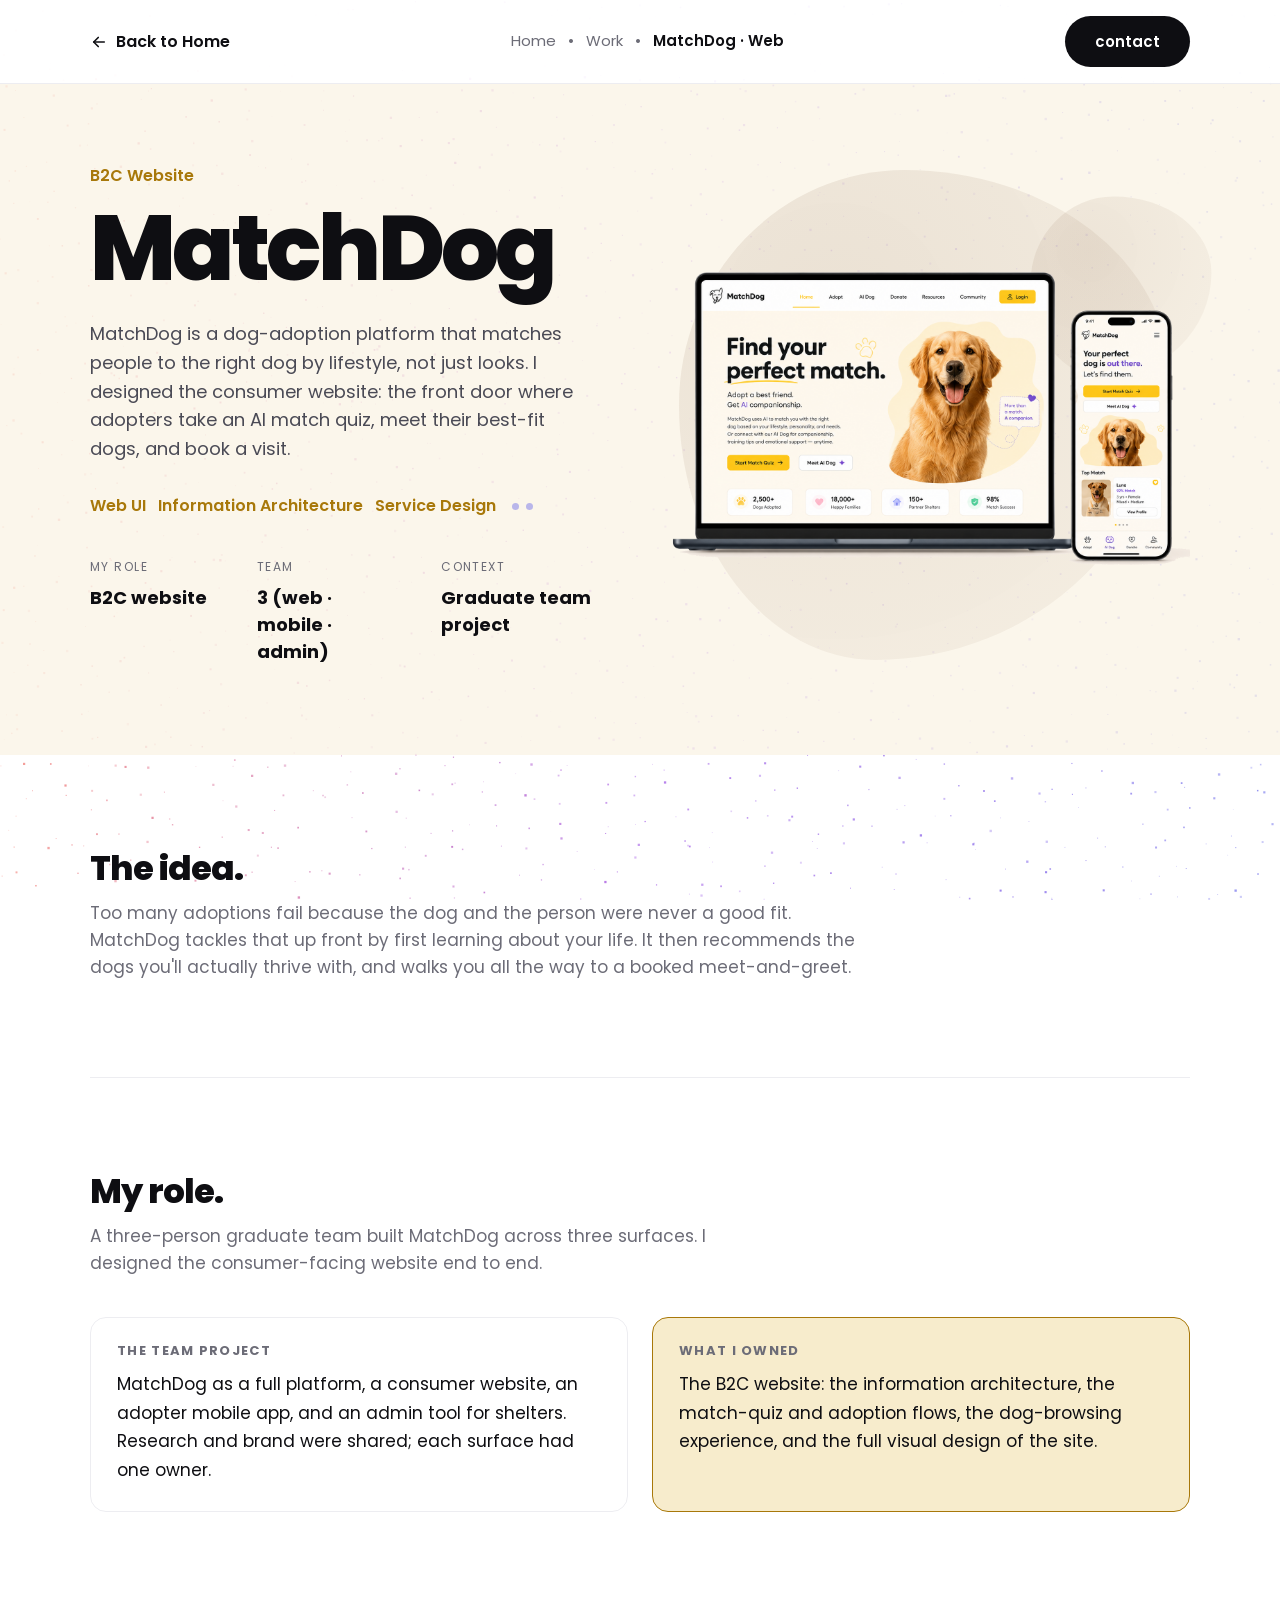
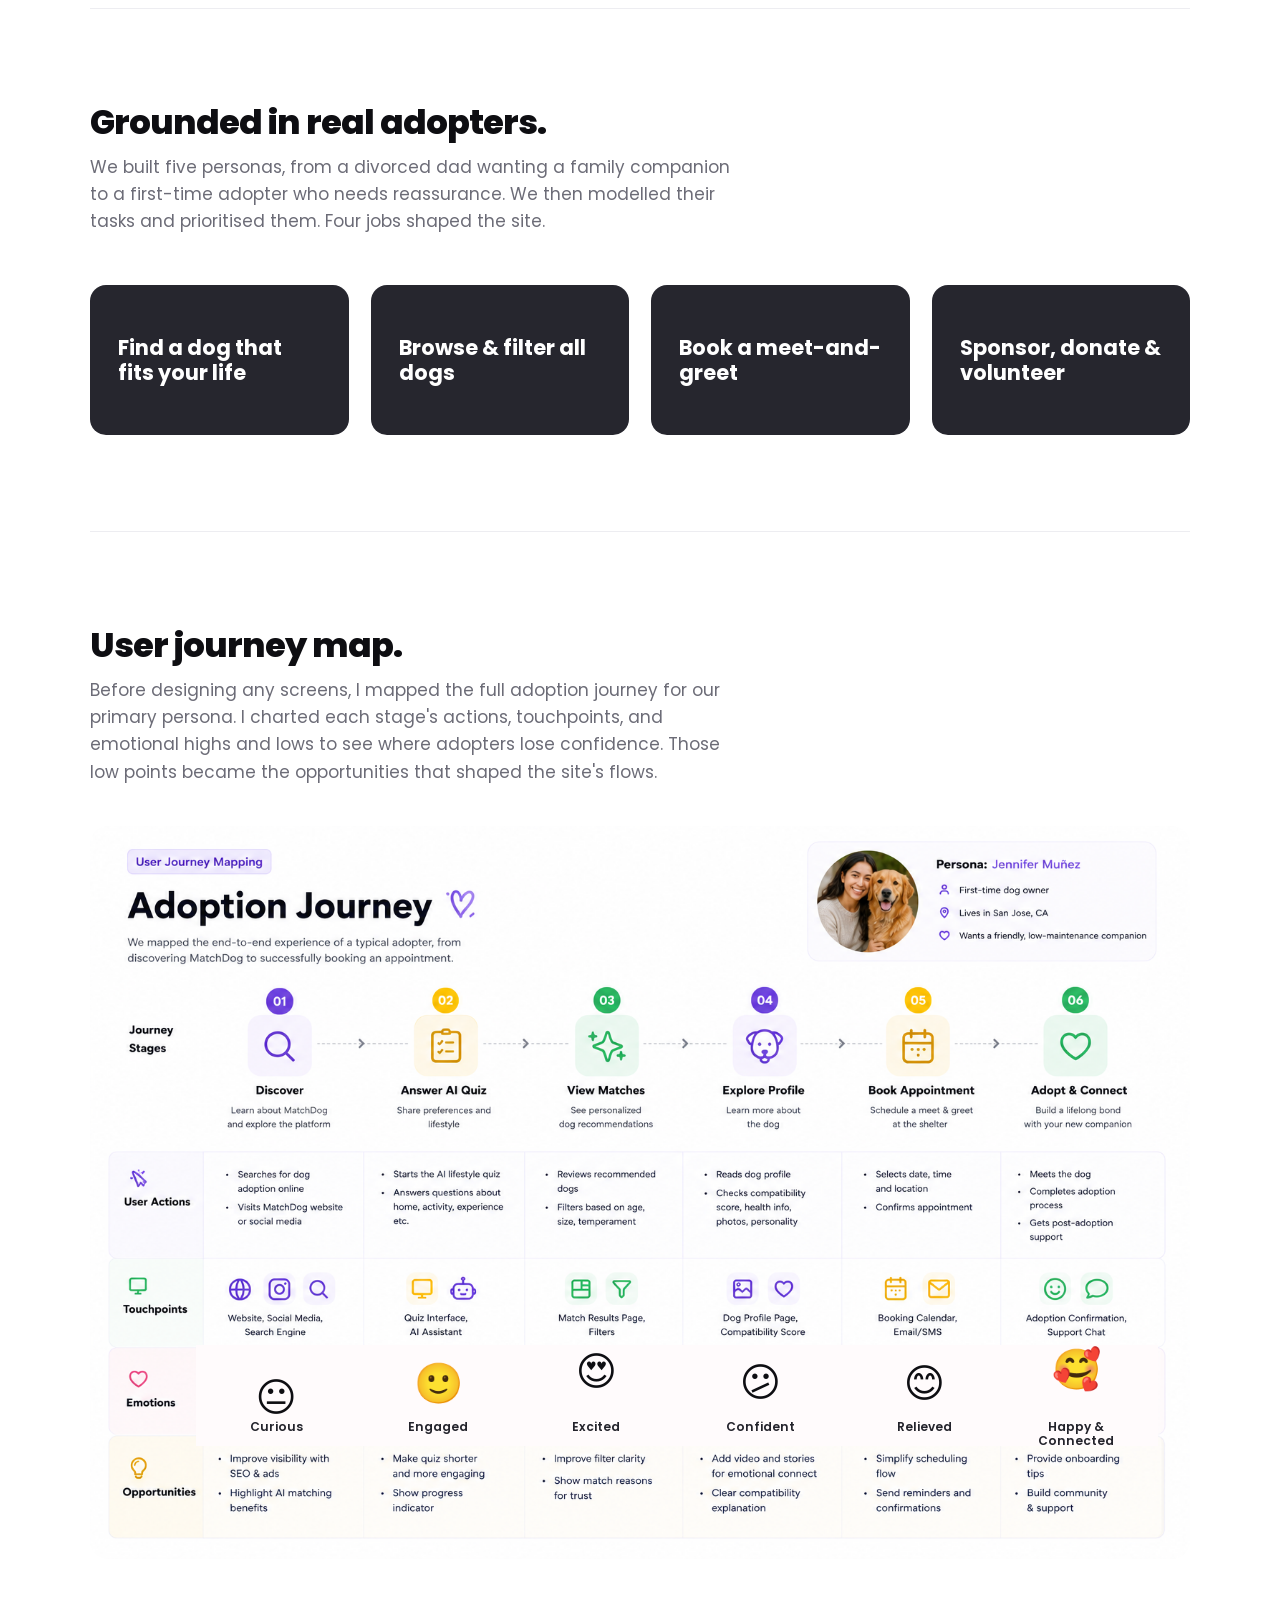
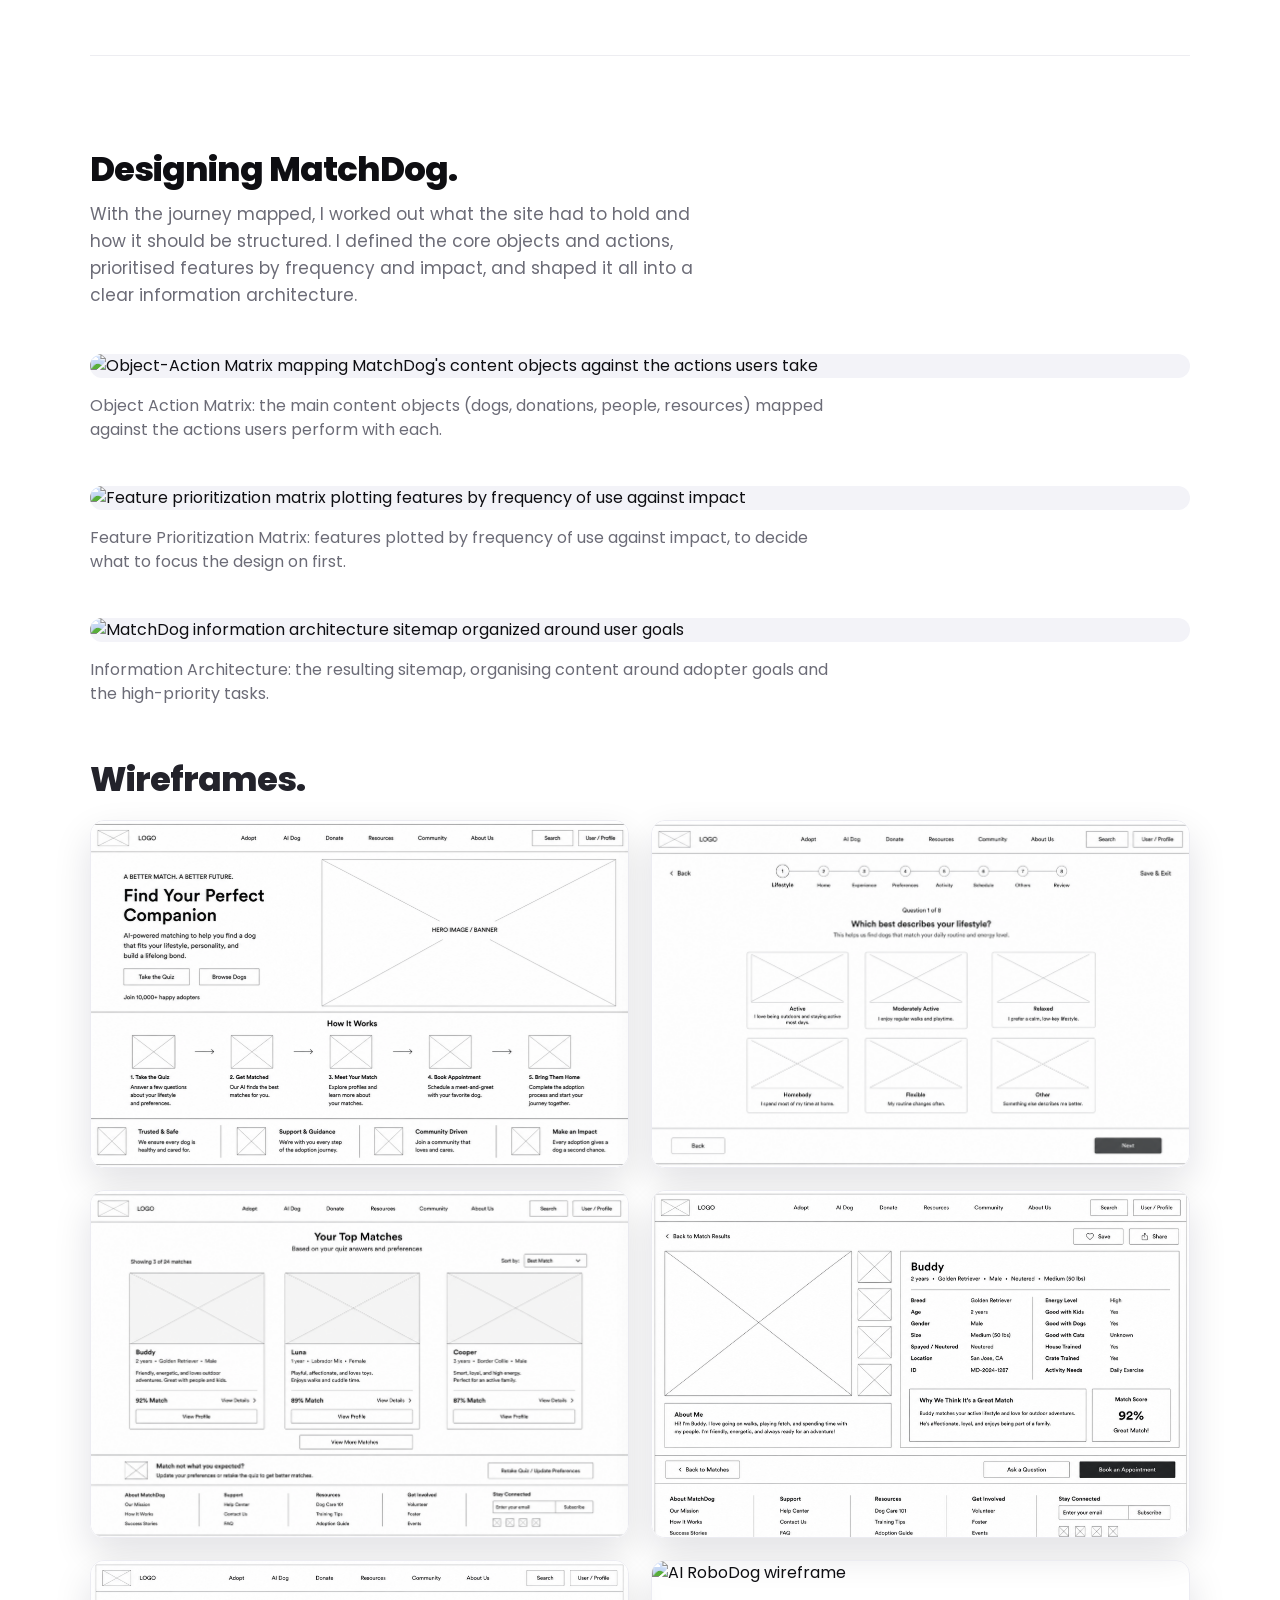
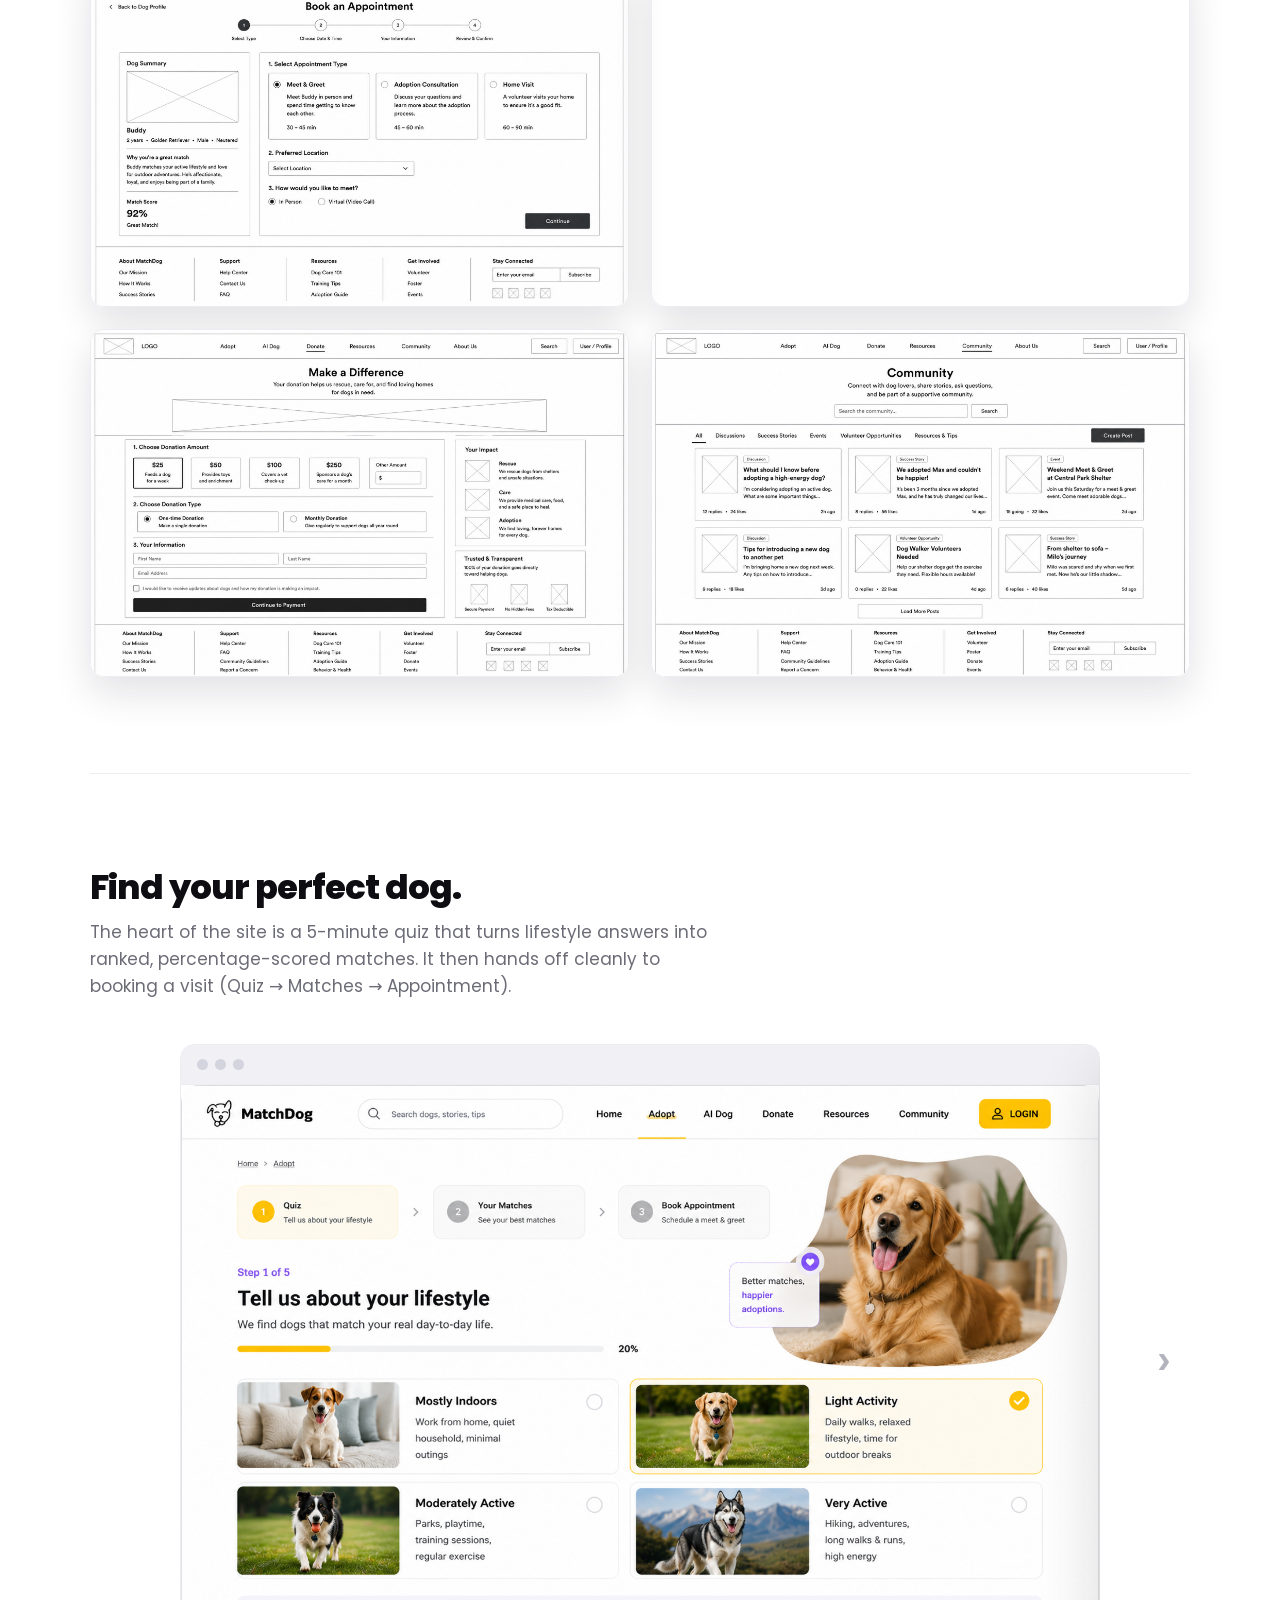
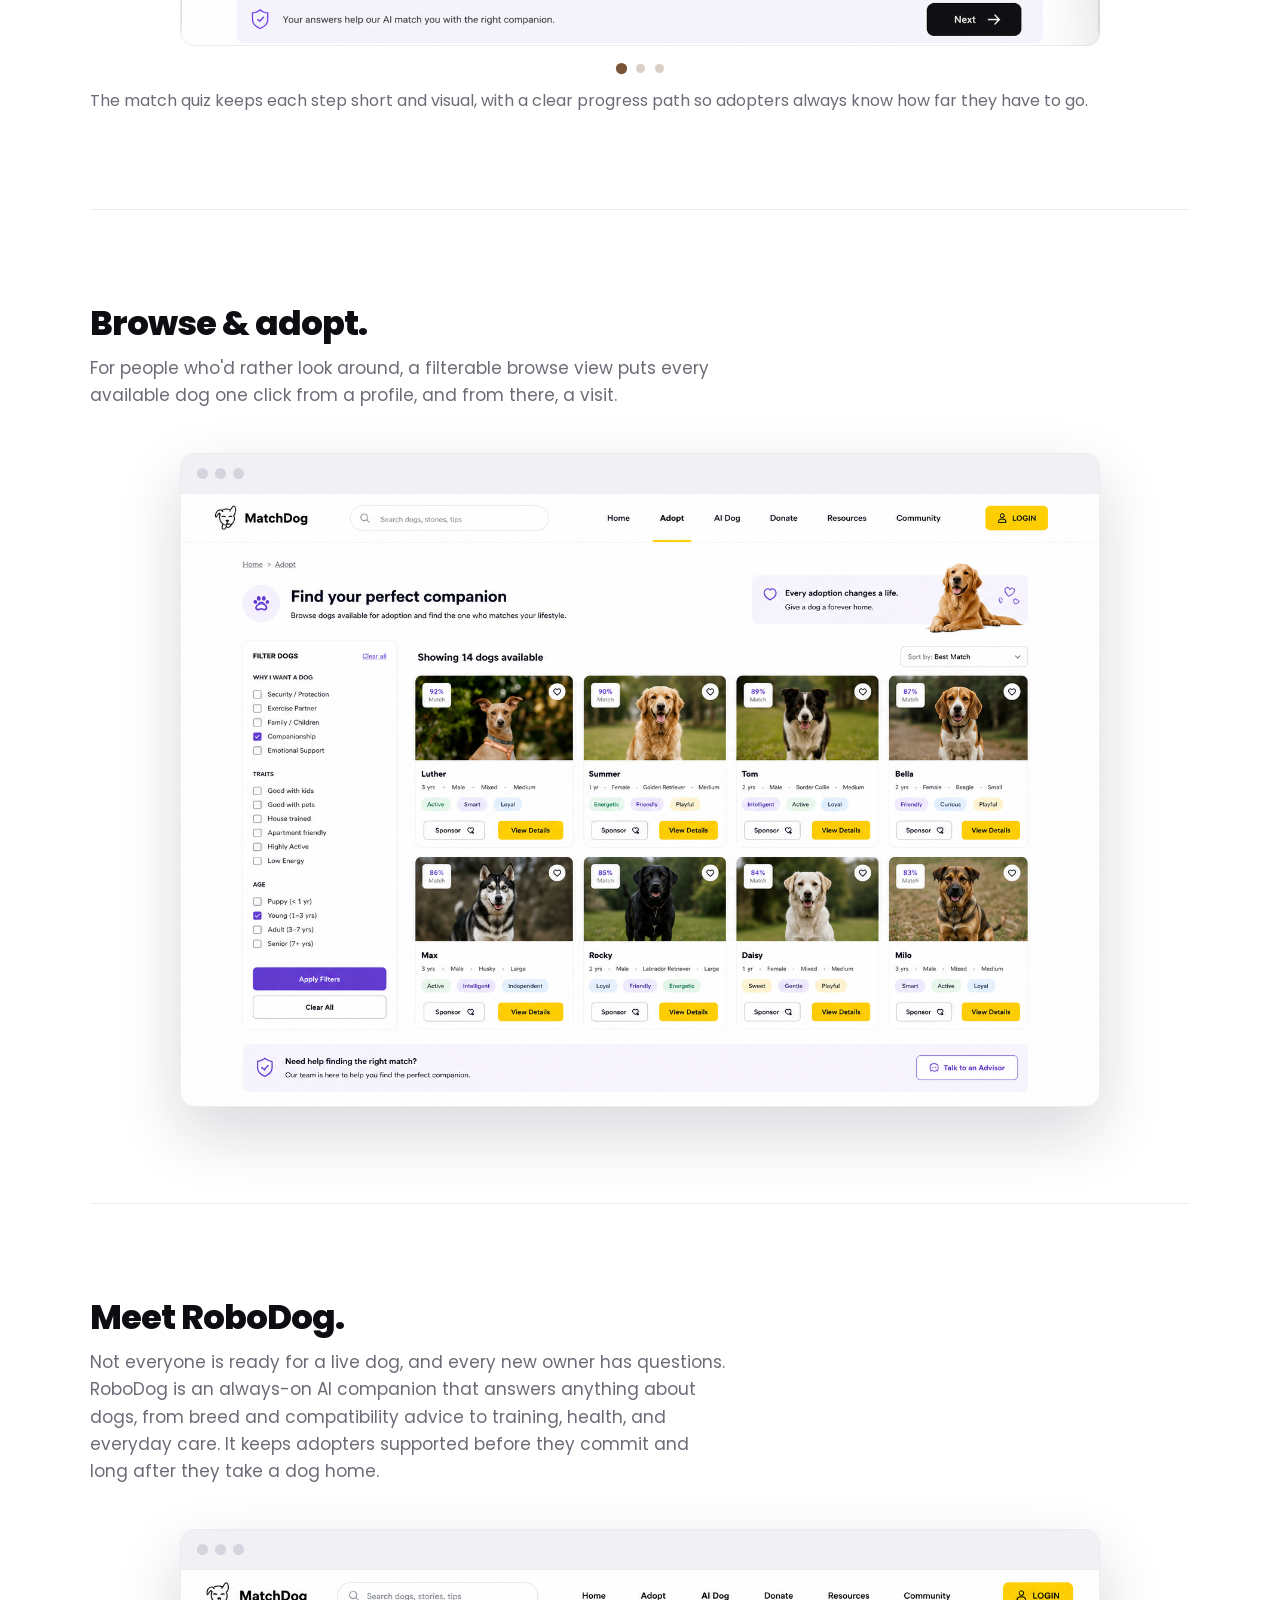
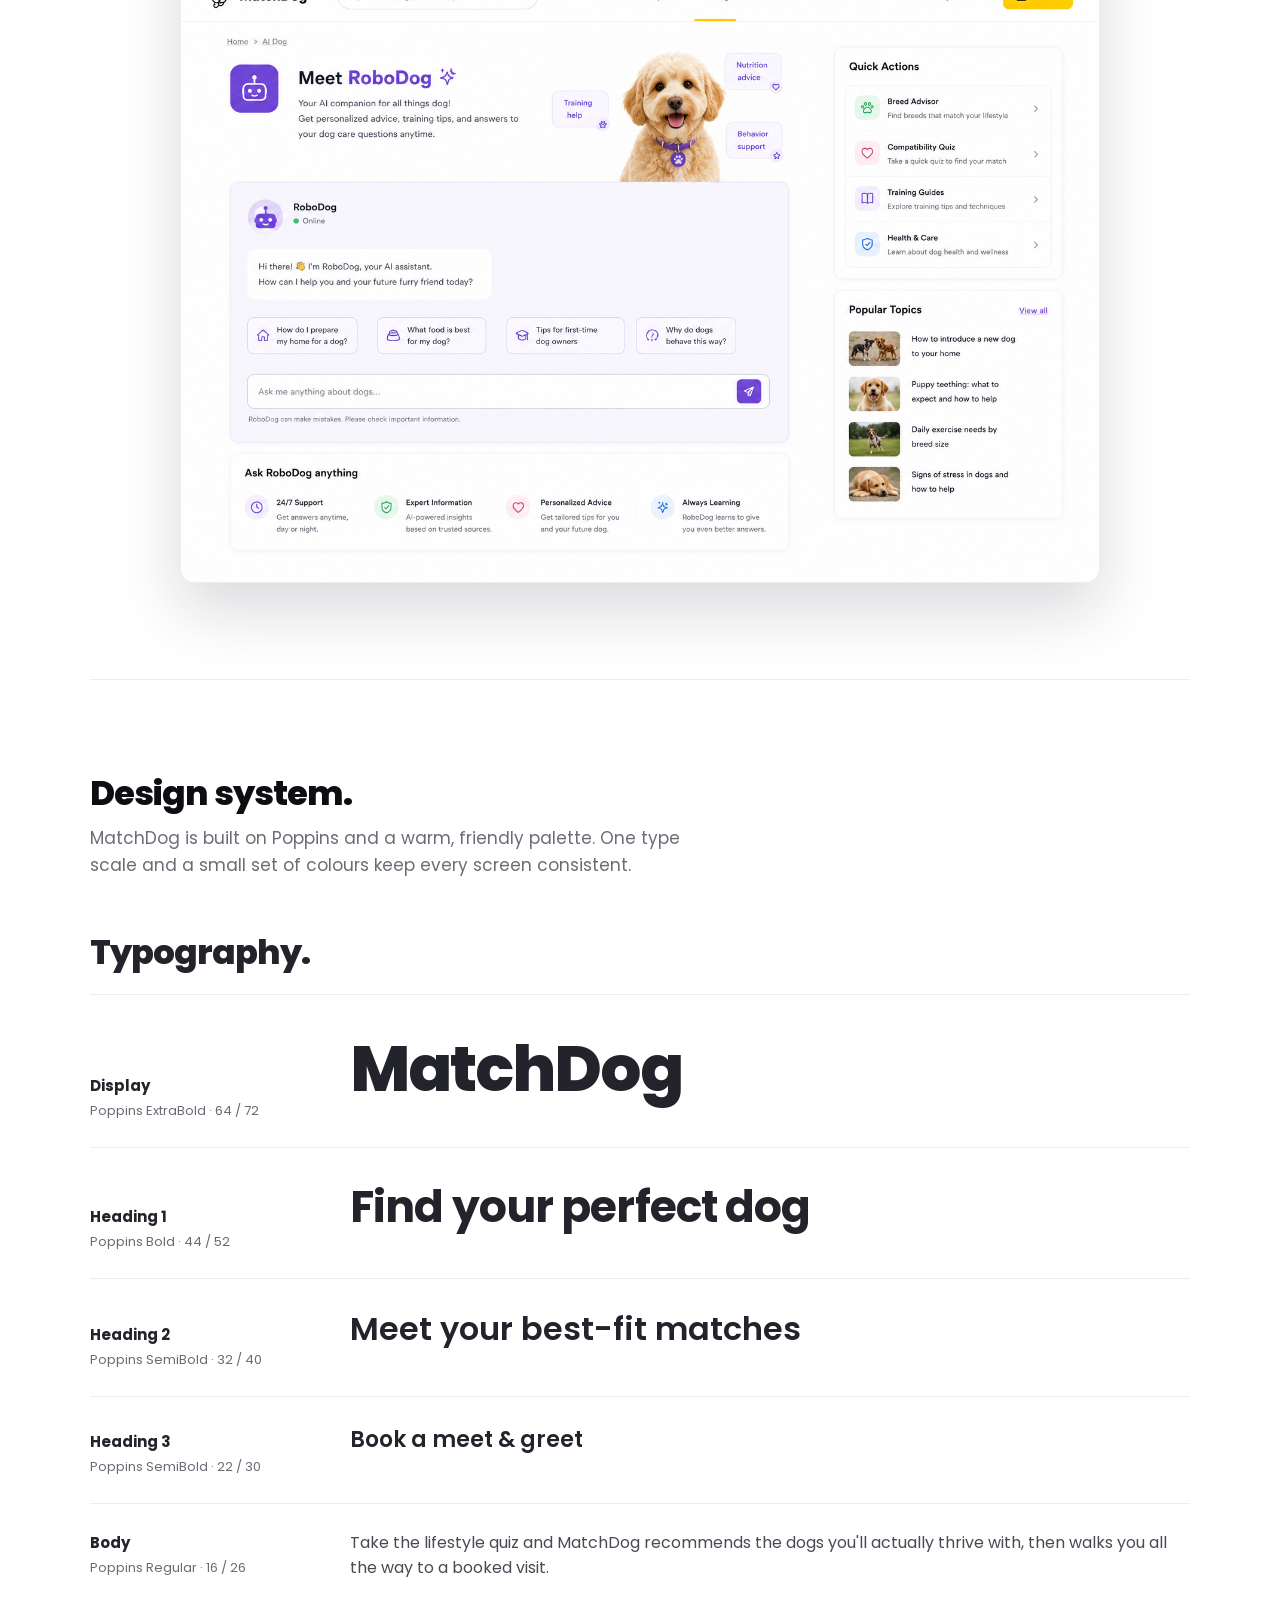
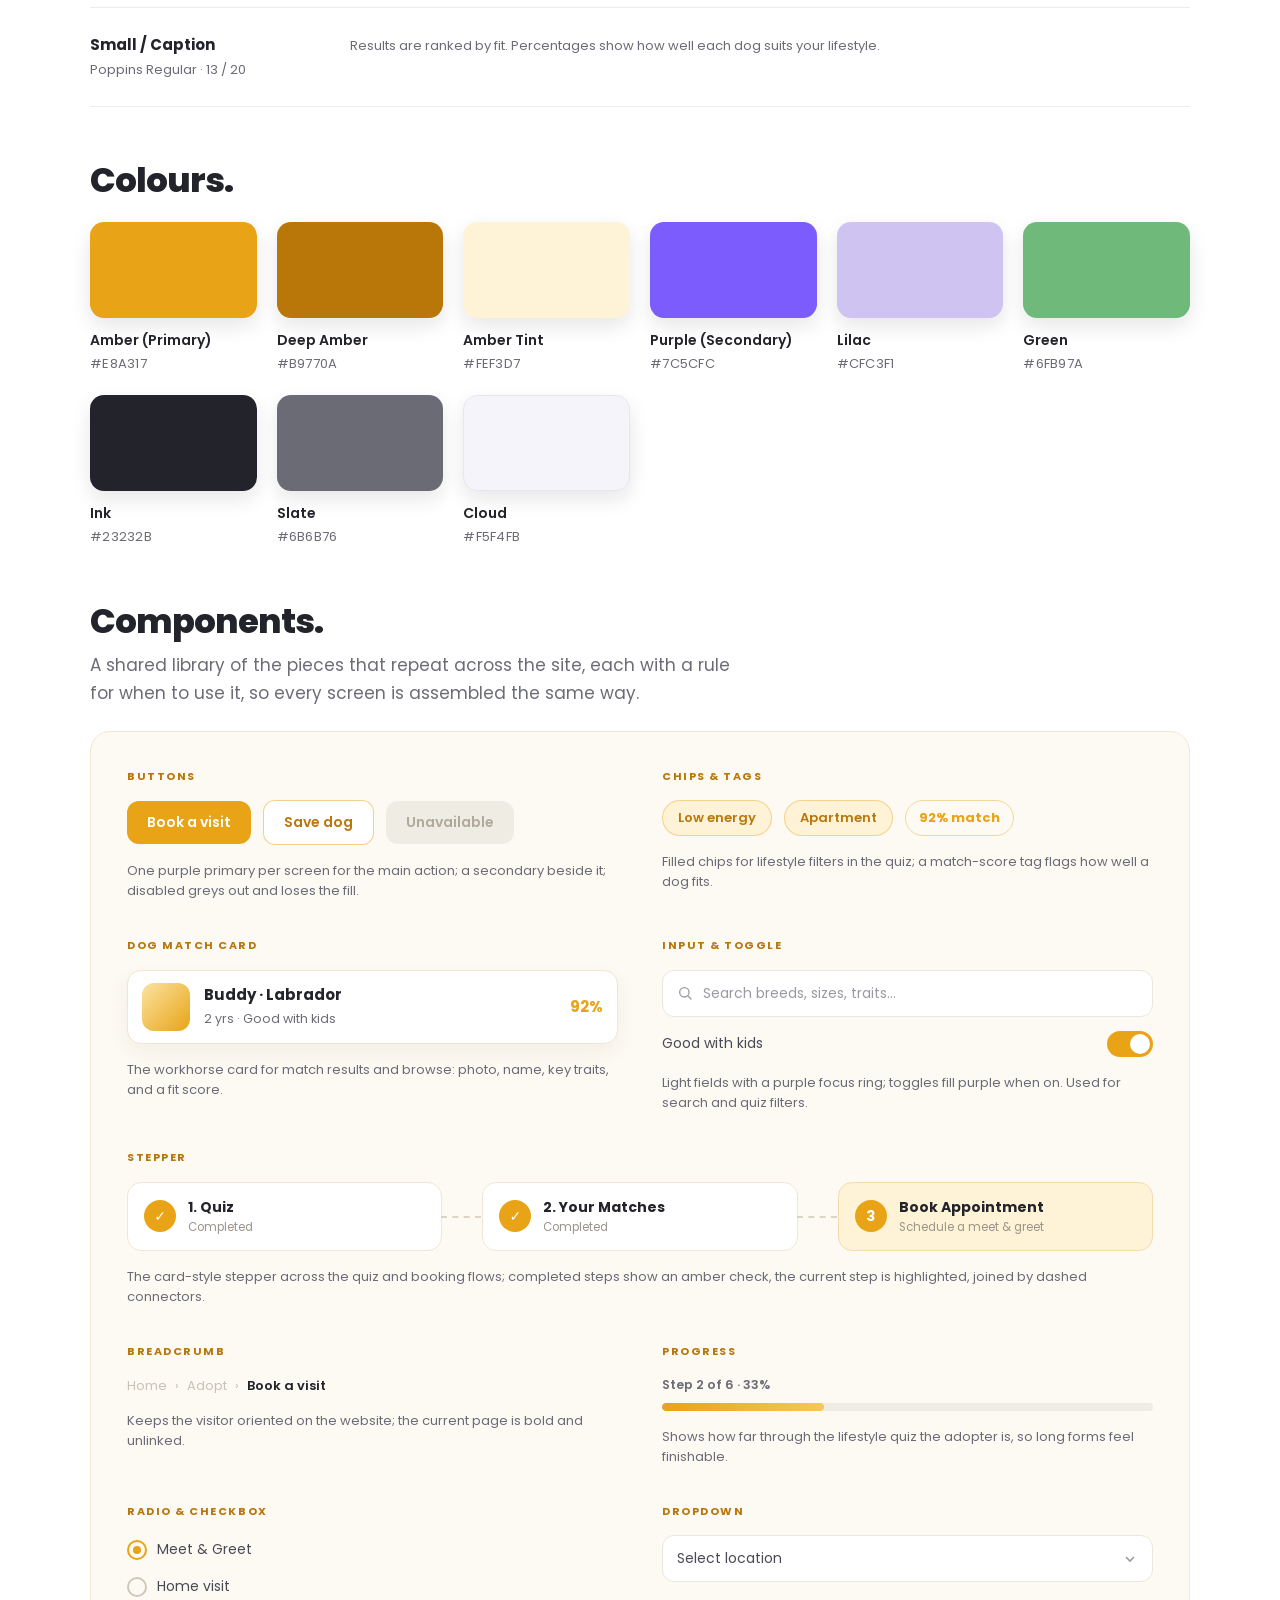
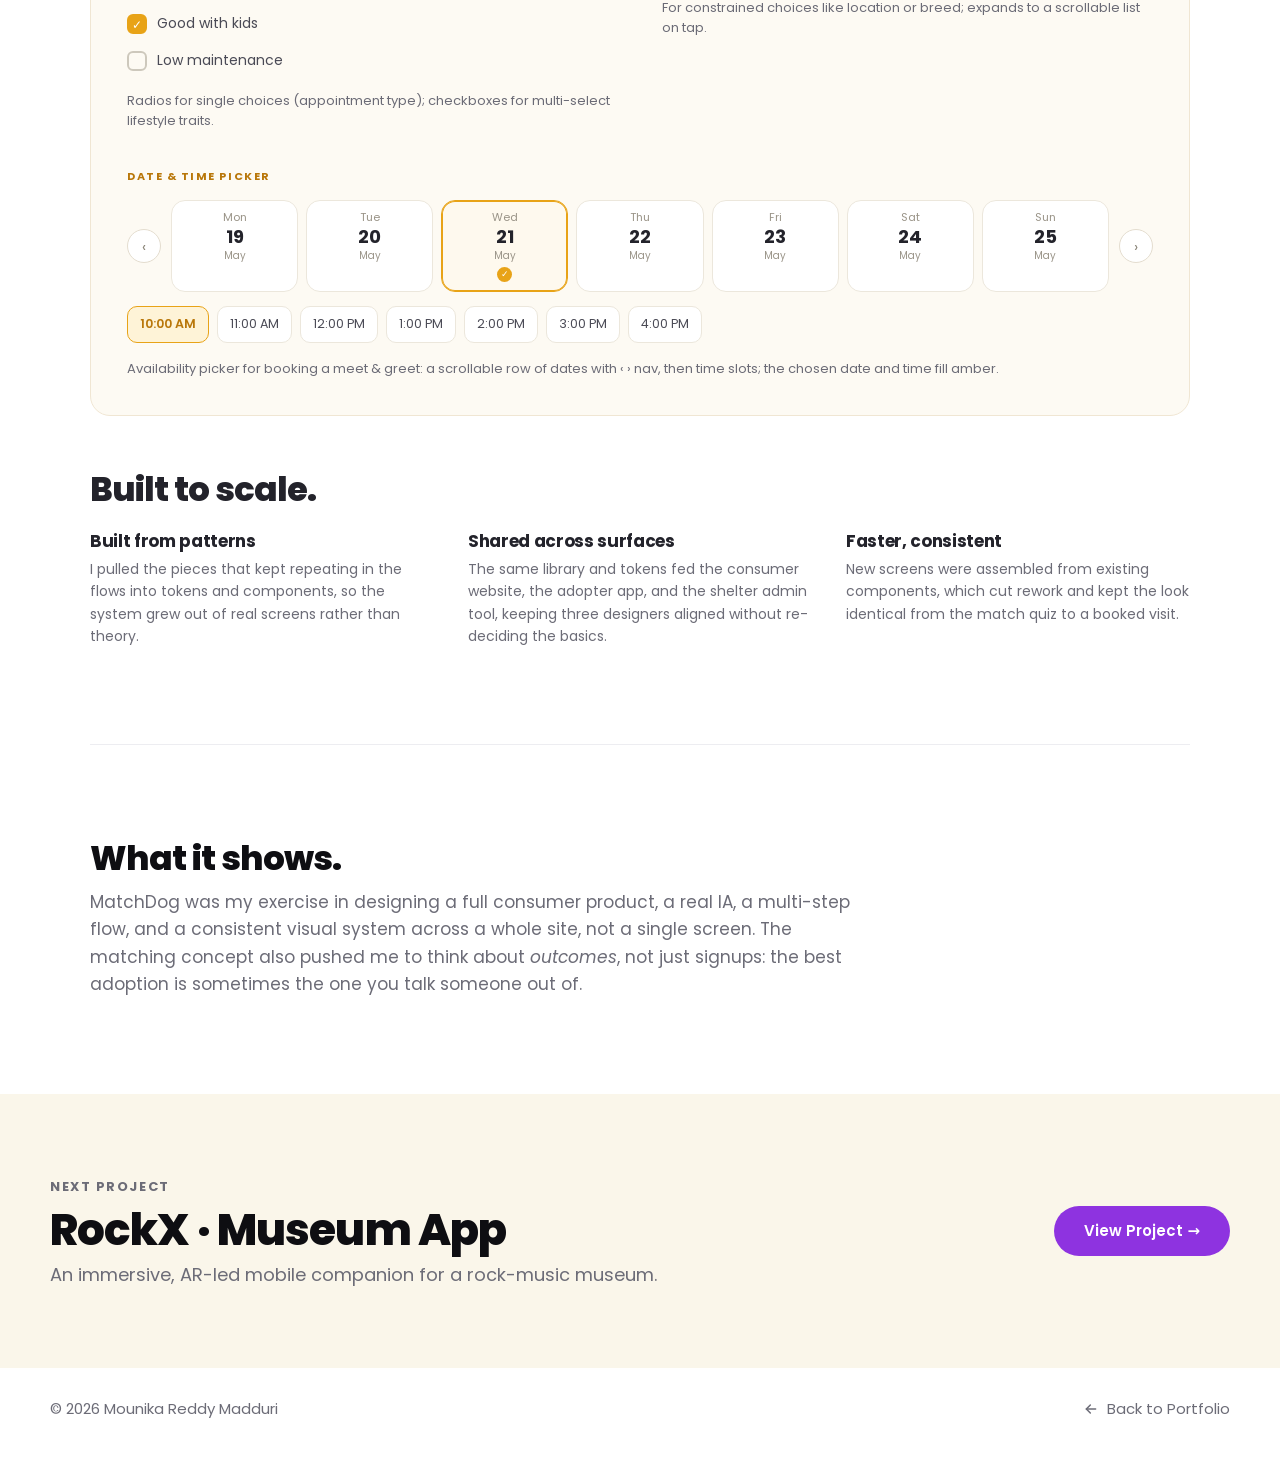
==== project1.html @ 58c9f7fb "Deploy portfolio site" ====
<!DOCTYPE html>
<html lang="en">

<head>
  <meta charset="UTF-8" />
  <meta name="viewport" content="width=device-width, initial-scale=1.0" />
  <title>MatchDog · Web · Mounika</title>
  <link rel="preconnect" href="https://fonts.googleapis.com" />
  <link rel="preconnect" href="https://fonts.gstatic.com" crossorigin />
  <link href="https://fonts.googleapis.com/css2?family=Poppins:wght@400;500;600;700;800&display=swap" rel="stylesheet" />
  <link href="https://fonts.googleapis.com/css2?family=Caveat:wght@500;600;700&display=swap" rel="stylesheet" />
  <link rel="stylesheet" href="styles.css" />
  <link rel="stylesheet" href="project.css?v=23" />
  <style>:root { --ind: #a8780a; --ind-soft: #f7eccc; --pc-lav: #faf6ea; } .pc-goal { background: #26262e; } .pc-hero-wrap { background: rgba(250, 244, 230, .8); }</style>
  <style>
    /* MatchDog design-system component library (light UI, amber accents — matches the product) */
    .ds-comp { background: #fdfaf3; border: 1px solid #f0e6d3; border-radius: 20px;
      padding: 36px; margin-top: 24px; display: grid; grid-template-columns: 1fr 1fr; gap: 36px 44px; }
    .ds-cgroup { min-width: 0; }
    .ds-clabel { display: block; font-size: 11px; letter-spacing: .14em; text-transform: uppercase; color: #B9770A; font-weight: 700; margin-bottom: 16px; }
    .ds-crow { display: flex; flex-wrap: wrap; align-items: center; gap: 12px; }
    .ds-cnote { margin-top: 16px; font-size: 13px; line-height: 1.55; color: #6b6b76; }
    .mdb { font-family: "Poppins", sans-serif; font-size: 14px; font-weight: 600; padding: 11px 20px; border-radius: 12px; border: none; cursor: pointer; }
    .mdb-primary { background: #E8A317; color: #fff; }
    .mdb-secondary { background: #fff; color: #B9770A; border: 1px solid rgba(232, 163, 23, .5); }
    .mdb-disabled { background: #efece4; color: #b0aa9c; cursor: not-allowed; }
    .mdchip-a { background: #FEF3D7; border: 1px solid rgba(232, 163, 23, .4); color: #B9770A; padding: 7px 15px; border-radius: 999px; font-size: 13px; font-weight: 600; }
    .mdchip-o { color: #E8A317; font-weight: 700; font-size: 13px; border: 1px solid rgba(232, 163, 23, .4); padding: 7px 13px; border-radius: 999px; }
    .mdcard { display: flex; align-items: center; gap: 14px; background: #fff; border: 1px solid #f0e6d3; border-radius: 14px; padding: 12px 14px; width: 100%; box-shadow: 0 8px 20px rgba(60, 45, 15, .06); }
    .mdcard-thumb { width: 48px; height: 48px; border-radius: 12px; background: linear-gradient(135deg, #FCE3A0, #E8A317); flex: none; }
    .mdcard > div { flex: 1; min-width: 0; }
    .mdcard b { display: block; color: #23232b; font-size: 15px; }
    .mdcard small { color: #6b6b76; font-size: 12.5px; }
    .mdcard-pct { color: #E8A317; font-weight: 700; font-size: 15px; }
    .mdinput { display: flex; align-items: center; gap: 10px; background: #fff; border: 1px solid #ece7dc; border-radius: 12px; padding: 12px 14px; color: #9a9aa4; font-size: 14px; }
    .mdinput svg { width: 16px; height: 16px; stroke: #9a9aa4; fill: none; stroke-width: 2; stroke-linecap: round; }
    .ds-toggle-row { display: flex; align-items: center; justify-content: space-between; color: #4a4a55; font-size: 14px; }
    .mdtoggle { width: 46px; height: 26px; border-radius: 999px; background: #E8A317; position: relative; flex: none; }
    .mdtoggle i { position: absolute; top: 3px; right: 3px; width: 20px; height: 20px; border-radius: 50%; background: #fff; }
    .ds-scale { display: grid; grid-template-columns: repeat(3, 1fr); gap: 34px; margin-top: 26px; }
    .ds-scale h4 { font-size: 17px; color: #23232b; font-weight: 700; margin: 0 0 8px; }
    .ds-scale p { font-size: 14px; line-height: 1.6; color: var(--muted); margin: 0; }
    @media (max-width: 760px) { .ds-comp { grid-template-columns: 1fr; } .ds-scale { grid-template-columns: 1fr; } }
    .ds-responsive { margin: 26px 0 0; text-align: center; }
    .ds-responsive img { width: 100%; max-width: 780px; display: block; margin: 0 auto; }

    /* breadcrumb */
    .mdcrumb { display: flex; align-items: center; gap: 8px; font-size: 13px; color: #6b6b76; }
    .mdcrumb b { color: #23232b; font-weight: 600; }
    .mdcrumb span { color: #c7c2b6; }
    /* stepper — card style with amber circles + checkmarks, dashed connectors (matches booking screen) */
    .mdstep { display: flex; list-style: none; margin: 0; padding: 0; width: 100%; align-items: stretch; }
    .mdstep li { flex: 1; display: flex; align-items: center; gap: 12px; background: #fff; border: 1px solid #f0e6d3; border-radius: 14px; padding: 14px 16px; font-size: 13px; color: #6b6b76; position: relative; }
    .mdstep li:not(:last-child) { margin-right: 40px; }
    .mdstep li:not(:last-child)::after { content: ""; position: absolute; right: -40px; top: 50%; width: 40px; border-top: 2px dashed #ddd4c3; }
    .mdstep li em { width: 32px; height: 32px; border-radius: 50%; display: grid; place-items: center; background: #E8A317; color: #fff; font-weight: 700; font-size: 14px; font-style: normal; flex: none; }
    .mdstep li b { display: block; color: #23232b; font-size: 14px; font-weight: 700; }
    .mdstep li small { display: block; font-size: 11.5px; color: #9a9488; margin-top: 1px; }
    .mdstep li.active { background: #FEF3D7; border-color: #f3dcae; }
    /* progress bar */
    .mdprog-label { font-size: 12.5px; color: #6b6b76; margin-bottom: 8px; font-weight: 600; }
    .mdprog { height: 8px; border-radius: 999px; background: #efece4; overflow: hidden; width: 100%; }
    .mdprog i { display: block; height: 100%; background: linear-gradient(90deg, #E8A317, #F5C859); border-radius: 999px; }
    /* radio & checkbox */
    .mdopt { display: flex; align-items: center; gap: 10px; font-size: 14px; color: #4a4a55; padding: 4px 0; }
    .mdradio { width: 20px; height: 20px; border-radius: 50%; border: 2px solid #cdc8bc; flex: none; position: relative; }
    .mdradio.on { border-color: #E8A317; }
    .mdradio.on::after { content: ""; position: absolute; inset: 4px; border-radius: 50%; background: #E8A317; }
    .mdcheck { width: 20px; height: 20px; border-radius: 6px; border: 2px solid #cdc8bc; flex: none; display: grid; place-items: center; color: #fff; font-size: 12px; }
    .mdcheck.on { background: #E8A317; border-color: #E8A317; }
    /* dropdown */
    .mdselect { display: flex; align-items: center; justify-content: space-between; background: #fff; border: 1px solid #ece7dc; border-radius: 12px; padding: 12px 14px; color: #4a4a55; font-size: 14px; width: 100%; }
    .mdselect svg { width: 16px; height: 16px; stroke: #9a9aa4; fill: none; stroke-width: 2.4; }
    /* date strip + time slots (availability picker, matches booking screen) */
    .mddate { display: flex; align-items: center; gap: 10px; width: 100%; }
    .mddate-nav { width: 34px; height: 34px; border-radius: 50%; border: 1px solid #e4ddcf; background: #fff; display: grid; place-items: center; color: #8a8578; flex: none; font-size: 15px; line-height: 1; }
    .mddate-list { display: flex; gap: 8px; flex: 1; overflow: hidden; }
    .mddate-chip { flex: 1; min-width: 0; text-align: center; border: 1px solid #ece7dc; border-radius: 14px; padding: 8px 2px 9px; background: #fff; }
    .mddate-chip .dow { font-size: 11px; color: #9a9488; display: block; }
    .mddate-chip .num { font-size: 18px; font-weight: 700; color: #23232b; display: block; line-height: 1.25; }
    .mddate-chip .mon { font-size: 10px; color: #9a9488; display: block; }
    .mddate-chip.sel { border-color: #E8A317; background: #FEF9EE; box-shadow: 0 0 0 1px #E8A317 inset; }
    .mddate-chip .chk { display: none; }
    .mddate-chip.sel .chk { display: block; width: 15px; height: 15px; margin: 4px auto 0; border-radius: 50%; background: #E8A317; color: #fff; font-size: 9px; line-height: 15px; }
    .mdtime { display: flex; flex-wrap: wrap; gap: 8px; width: 100%; }
    .mdtime span { border: 1px solid #ece7dc; border-radius: 10px; padding: 8px 12px; font-size: 12.5px; color: #4a4a55; background: #fff; }
    .mdtime span.sel { border-color: #E8A317; background: #FEF3D7; color: #B9770A; font-weight: 600; }
  </style>
  <script>try { if (localStorage.getItem("theme") === "dark") document.documentElement.classList.add("dark"); } catch (e) {}</script>
</head>

<body id="top">
  <canvas class="bg-dots" aria-hidden="true"></canvas>

  <!-- ===================== NAV ===================== -->
  <header class="pc-nav">
    <div class="pc-nav-inner">
      <a href="index.html#work" class="pc-back">
        <svg viewBox="0 0 24 24" width="18" height="18" fill="none" stroke="currentColor" stroke-width="2.2" stroke-linecap="round" stroke-linejoin="round"><line x1="19" y1="12" x2="5" y2="12" /><polyline points="11 6 5 12 11 18" /></svg>
        Back to Home
      </a>
      <nav class="pc-crumb"><a href="index.html#top">Home</a> <span>•</span> <a href="index.html#work">Work</a> <span>•</span> <b>MatchDog · Web</b></nav>
      <a href="#more" class="btn-pill btn-dark btn-swap"><span class="swap"><span>contact</span><span aria-hidden="true">contact</span></span></a>
    </div>
  </header>

  <!-- ===================== HERO ===================== -->
  <section class="pc-hero-wrap">
    <div class="pc pc-hero">
      <svg width="0" height="0" style="position:absolute" aria-hidden="true">
        <symbol id="pc-paw-shape" viewBox="0 0 100 100">
          <ellipse cx="50" cy="62" rx="22" ry="18"/>
          <ellipse cx="27" cy="40" rx="8"  ry="11"/>
          <ellipse cx="43" cy="30" rx="8"  ry="12"/>
          <ellipse cx="60" cy="30" rx="8"  ry="12"/>
          <ellipse cx="74" cy="41" rx="8"  ry="11"/>
        </symbol>
      </svg>

      <!-- Paw track: starts at the laptop's lower-left, runs underneath it, curves up to the top-right corner -->
      <div class="pc-paws" aria-hidden="true">
        <svg class="pc-paw" style="--i:0;  --x:46%; --y:88%; --r:20deg"><use href="#pc-paw-shape"/></svg>
        <svg class="pc-paw" style="--i:1;  --x:52%; --y:86%; --r:30deg"><use href="#pc-paw-shape"/></svg>
        <svg class="pc-paw" style="--i:2;  --x:58%; --y:83%; --r:22deg"><use href="#pc-paw-shape"/></svg>
        <svg class="pc-paw" style="--i:3;  --x:64%; --y:78%; --r:34deg"><use href="#pc-paw-shape"/></svg>
        <svg class="pc-paw" style="--i:4;  --x:69%; --y:71%; --r:26deg"><use href="#pc-paw-shape"/></svg>
        <svg class="pc-paw" style="--i:5;  --x:74%; --y:62%; --r:38deg"><use href="#pc-paw-shape"/></svg>
        <svg class="pc-paw" style="--i:6;  --x:79%; --y:52%; --r:28deg"><use href="#pc-paw-shape"/></svg>
        <svg class="pc-paw" style="--i:7;  --x:83%; --y:42%; --r:40deg"><use href="#pc-paw-shape"/></svg>
        <svg class="pc-paw" style="--i:8;  --x:87%; --y:31%; --r:30deg"><use href="#pc-paw-shape"/></svg>
        <svg class="pc-paw" style="--i:9;  --x:90%; --y:20%; --r:42deg"><use href="#pc-paw-shape"/></svg>
        <svg class="pc-paw" style="--i:10; --x:93%; --y:10%; --r:32deg"><use href="#pc-paw-shape"/></svg>
      </div>

      <div class="pc-hero-copy">
        <span class="pc-eyebrow2">B2C Website</span>
        <h1 class="pc-title">MatchDog</h1>
        <p class="pc-lead">MatchDog is a dog-adoption platform that matches people to the right dog by lifestyle, not just looks. I designed the consumer website: the front door where adopters take an AI match quiz, meet their best-fit dogs, and book a visit.</p>
        <div class="pc-chips">Web UI&nbsp;&nbsp; Information Architecture&nbsp;&nbsp; Service Design <span class="pc-dotsep"><i></i><i></i></span></div>
        <dl class="pc-meta">
          <div><dt>My Role</dt><dd>B2C website</dd></div>
          <div><dt>Team</dt><dd>3 (web · mobile · admin)</dd></div>
          <div><dt>Context</dt><dd>Graduate team project</dd></div>
        </dl>
      </div>
      <div class="pc-hero-media">
        <span class="pc-pebble" aria-hidden="true"></span>
        <span class="pc-pebble pc-pebble-sm" aria-hidden="true"></span>
        <img src="proj1-assets/hero.png" alt="MatchDog shown on laptop and phone" style="width:100%; display:block; position:relative; z-index:1" />
      </div>
    </div>
  </section>

  <main class="pc">
    <!-- ===================== THE IDEA ===================== -->
    <section class="pc-sec" style="border-top:none">
      <h2 class="pc-h2">The idea.</h2>
      <p class="pc-sub" style="max-width:780px;font-size:17px">Too many adoptions fail because the dog and the person were never a good fit. MatchDog tackles that up front by first learning about your life. It then recommends the dogs you'll actually thrive with, and walks you all the way to a booked meet-and-greet.</p>
    </section>

    <!-- ===================== MY ROLE ===================== -->
    <section class="pc-sec">
      <h2 class="pc-h2">My role.</h2>
      <p class="pc-sub">A three-person graduate team built MatchDog across three surfaces. I designed the consumer-facing website end to end.</p>
      <div class="pc-role">
        <div class="pc-rolebox">
          <h4>The team project</h4>
          <p>MatchDog as a full platform, a consumer website, an adopter mobile app, and an admin tool for shelters. Research and brand were shared; each surface had one owner.</p>
        </div>
        <div class="pc-rolebox mine">
          <h4>What I owned</h4>
          <p>The B2C website: the information architecture, the match-quiz and adoption flows, the dog-browsing experience, and the full visual design of the site.</p>
        </div>
      </div>
    </section>

    <!-- ===================== PROCESS ===================== -->
    <section class="pc-sec">
      <h2 class="pc-h2">Grounded in real adopters.</h2>
      <p class="pc-sub">We built five personas, from a divorced dad wanting a family companion to a first-time adopter who needs reassurance. We then modelled their tasks and prioritised them. Four jobs shaped the site.</p>
      <div class="pc-goals">
        <div class="pc-goal">Find a dog that fits your life</div>
        <div class="pc-goal">Browse &amp; filter all dogs</div>
        <div class="pc-goal">Book a meet-and-greet</div>
        <div class="pc-goal">Sponsor, donate &amp; volunteer</div>
      </div>
    </section>

    <!-- ===================== USER JOURNEY MAP ===================== -->
    <section class="pc-sec">
      <h2 class="pc-h2">User journey map.</h2>
      <p class="pc-sub">Before designing any screens, I mapped the full adoption journey for our primary persona. I charted each stage's actions, touchpoints, and emotional highs and lows to see where adopters lose confidence. Those low points became the opportunities that shaped the site's flows.</p>
      <figure class="pc-fig jmemo" data-ujm>
        <img src="proj1-assets/user-journey-map.png" alt="Adoption journey map across six stages with user actions, touchpoints, an emotional curve, and opportunities" />
        <span class="jm-cover" aria-hidden="true"></span>
        <span class="jm-trigger" aria-hidden="true"></span>
        <svg class="jm-emoline" viewBox="0 0 1536 1024" preserveAspectRatio="none" aria-hidden="true">
          <path pathLength="1" d="M 260 799 C 350 792, 400 779, 486 779 S 630 763, 707 763 S 855 778, 936 778 S 1085 779, 1165 779 S 1300 759, 1377 759" />
        </svg>
        <span class="jm-emo" style="--x:16.93%; --y:78.03%; --i:0" aria-hidden="true">😐</span>
        <span class="jm-emo" style="--x:31.64%; --y:76.07%; --i:1" aria-hidden="true">🙂</span>
        <span class="jm-emo" style="--x:46.03%; --y:74.51%; --i:2" aria-hidden="true">😍</span>
        <span class="jm-emo" style="--x:60.94%; --y:75.98%; --i:3" aria-hidden="true">😕</span>
        <span class="jm-emo" style="--x:75.85%; --y:76.07%; --i:4" aria-hidden="true">😊</span>
        <span class="jm-emo" style="--x:89.65%; --y:74.12%; --i:5" aria-hidden="true">🥰</span>
        <span class="jm-lab" style="--x:16.93%">Curious</span>
        <span class="jm-lab" style="--x:31.64%">Engaged</span>
        <span class="jm-lab" style="--x:46.03%">Excited</span>
        <span class="jm-lab" style="--x:60.94%">Confident</span>
        <span class="jm-lab" style="--x:75.85%">Relieved</span>
        <span class="jm-lab" style="--x:89.65%">Happy &amp;<br>Connected</span>
      </figure>
    </section>

    <!-- ===================== DESIGNING MATCHDOG ===================== -->
    <section class="pc-sec">
      <h2 class="pc-h2">Designing MatchDog.</h2>
      <p class="pc-sub">With the journey mapped, I worked out what the site had to hold and how it should be structured. I defined the core objects and actions, prioritised features by frequency and impact, and shaped it all into a clear information architecture.</p>
      <figure class="pc-fig">
        <img src="proj1-assets/object-action-matrix.png" alt="Object-Action Matrix mapping MatchDog's content objects against the actions users take" />
        <figcaption>Object Action Matrix: the main content objects (dogs, donations, people, resources) mapped against the actions users perform with each.</figcaption>
      </figure>
      <figure class="pc-fig">
        <img src="proj1-assets/prioritization-matrix.png" alt="Feature prioritization matrix plotting features by frequency of use against impact" />
        <figcaption>Feature Prioritization Matrix: features plotted by frequency of use against impact, to decide what to focus the design on first.</figcaption>
      </figure>
      <figure class="pc-fig">
        <img src="proj1-assets/ia.png" alt="MatchDog information architecture sitemap organized around user goals" />
        <figcaption>Information Architecture: the resulting sitemap, organising content around adopter goals and the high-priority tasks.</figcaption>
      </figure>

      <h3 class="pc-h3">Wireframes.</h3>
      <div class="wf-gallery">
        <img src="proj1-assets/wf-homepage.png" alt="MatchDog homepage wireframe" />
        <img src="proj1-assets/wf-ai-match-quiz.png" alt="AI match quiz wireframe" />
        <img src="proj1-assets/wf-match-result.png" alt="Match results wireframe" />
        <img src="proj1-assets/wf-dog-profile.png" alt="Dog profile wireframe" />
        <img src="proj1-assets/wf-book-appointment.png" alt="Book appointment wireframe" />
        <img src="proj1-assets/wf-ai-robodog.png" alt="AI RoboDog wireframe" />
        <img src="proj1-assets/wf-donation-page.png" alt="Donation page wireframe" />
        <img src="proj1-assets/wf-community-page.png" alt="Community page wireframe" />
      </div>
    </section>

    <!-- ===================== MATCH FLOW ===================== -->
    <section class="pc-sec">
      <h2 class="pc-h2">Find your perfect dog.</h2>
      <p class="pc-sub">The heart of the site is a 5-minute quiz that turns lifestyle answers into ranked, percentage-scored matches. It then hands off cleanly to booking a visit (Quiz → Matches → Appointment).</p>
      <figure class="pc-fig">
        <div class="pc-carousel" data-carousel>
          <button class="pc-car-arrow prev" type="button" aria-label="Previous screen">&#8249;</button>
          <div class="pc-car-viewport">
            <div class="pc-car-track">
              <div class="pc-car-slide"><div class="pc-browser"><div class="bar"><i></i><i></i><i></i></div><img src="proj1-assets/matchdog-quiz.png" alt="MatchDog lifestyle match quiz step" /></div></div>
              <div class="pc-car-slide"><div class="pc-browser"><div class="bar"><i></i><i></i><i></i></div><img src="proj1-assets/matchdog-quiz-2.png" alt="MatchDog match quiz follow-up step" /></div></div>
              <div class="pc-car-slide"><div class="pc-browser"><div class="bar"><i></i><i></i><i></i></div><img src="proj1-assets/matchdog-quiz-3.png" alt="MatchDog match quiz results step" /></div></div>
            </div>
          </div>
          <button class="pc-car-arrow next" type="button" aria-label="Next screen">&#8250;</button>
          <div class="pc-car-dots" aria-hidden="true"></div>
        </div>
        <figcaption style="max-width:none; white-space:nowrap">The match quiz keeps each step short and visual, with a clear progress path so adopters always know how far they have to go.</figcaption>
      </figure>
    </section>

    <!-- ===================== BROWSE ===================== -->
    <section class="pc-sec">
      <h2 class="pc-h2">Browse &amp; adopt.</h2>
      <p class="pc-sub">For people who'd rather look around, a filterable browse view puts every available dog one click from a profile, and from there, a visit.</p>
      <figure class="pc-fig">
        <div class="pc-browser sm"><div class="bar"><i></i><i></i><i></i></div><img src="proj1-assets/browse-and-adopt.png" alt="MatchDog dog browsing and filtering view" /></div>
      </figure>
    </section>

    <!-- ===================== AI ROBODOG ===================== -->
    <section class="pc-sec">
      <h2 class="pc-h2">Meet RoboDog.</h2>
      <p class="pc-sub">Not everyone is ready for a live dog, and every new owner has questions. RoboDog is an always-on AI companion that answers anything about dogs, from breed and compatibility advice to training, health, and everyday care. It keeps adopters supported before they commit and long after they take a dog home.</p>
      <figure class="pc-fig">
        <div class="pc-browser sm"><div class="bar"><i></i><i></i><i></i></div><img src="proj1-assets/ai-robodog.png" alt="MatchDog RoboDog AI assistant answering dog-care questions" /></div>
      </figure>
    </section>

    <!-- ===================== DESIGN SYSTEM ===================== -->
    <section class="pc-sec">
      <h2 class="pc-h2">Design system.</h2>
      <p class="pc-sub">MatchDog is built on Poppins and a warm, friendly palette. One type scale and a small set of colours keep every screen consistent.</p>

      <h3 class="pc-h3">Typography.</h3>
      <div class="ds-type">
        <div class="ds-row">
          <div class="ds-spec"><b>Display</b>Poppins ExtraBold · 64 / 72</div>
          <div class="ds-sample" style="font-weight:800; font-size:clamp(40px,6vw,64px); letter-spacing:-.03em">MatchDog</div>
        </div>
        <div class="ds-row">
          <div class="ds-spec"><b>Heading 1</b>Poppins Bold · 44 / 52</div>
          <div class="ds-sample" style="font-weight:700; font-size:clamp(32px,4.6vw,44px); letter-spacing:-.02em">Find your perfect dog</div>
        </div>
        <div class="ds-row">
          <div class="ds-spec"><b>Heading 2</b>Poppins SemiBold · 32 / 40</div>
          <div class="ds-sample" style="font-weight:600; font-size:clamp(24px,3.4vw,32px)">Meet your best-fit matches</div>
        </div>
        <div class="ds-row">
          <div class="ds-spec"><b>Heading 3</b>Poppins SemiBold · 22 / 30</div>
          <div class="ds-sample" style="font-weight:600; font-size:22px">Book a meet &amp; greet</div>
        </div>
        <div class="ds-row">
          <div class="ds-spec"><b>Body</b>Poppins Regular · 16 / 26</div>
          <div class="ds-sample" style="font-weight:400; font-size:16px; line-height:1.6; color:#4a4a55">Take the lifestyle quiz and MatchDog recommends the dogs you'll actually thrive with, then walks you all the way to a booked visit.</div>
        </div>
        <div class="ds-row">
          <div class="ds-spec"><b>Small / Caption</b>Poppins Regular · 13 / 20</div>
          <div class="ds-sample" style="font-weight:400; font-size:13px; line-height:1.5; color:#6b6b76">Results are ranked by fit. Percentages show how well each dog suits your lifestyle.</div>
        </div>
      </div>

      <h3 class="pc-h3">Colours.</h3>
      <div class="ds-colors">
        <div class="ds-swatch"><span style="background:#E8A317"></span><b>Amber (Primary)</b><i>#E8A317</i></div>
        <div class="ds-swatch"><span style="background:#B9770A"></span><b>Deep Amber</b><i>#B9770A</i></div>
        <div class="ds-swatch"><span style="background:#FEF3D7"></span><b>Amber Tint</b><i>#FEF3D7</i></div>
        <div class="ds-swatch"><span style="background:#7C5CFC"></span><b>Purple (Secondary)</b><i>#7C5CFC</i></div>
        <div class="ds-swatch"><span style="background:#CFC3F1"></span><b>Lilac</b><i>#CFC3F1</i></div>
        <div class="ds-swatch"><span style="background:#6FB97A"></span><b>Green</b><i>#6FB97A</i></div>
        <div class="ds-swatch"><span style="background:#23232B"></span><b>Ink</b><i>#23232B</i></div>
        <div class="ds-swatch"><span style="background:#6B6B76"></span><b>Slate</b><i>#6B6B76</i></div>
        <div class="ds-swatch"><span style="background:#F5F4FB; border:1px solid #e7e6f0"></span><b>Cloud</b><i>#F5F4FB</i></div>
      </div>

      <h3 class="pc-h3">Components.</h3>
      <p class="pc-sub">A shared library of the pieces that repeat across the site, each with a rule for when to use it, so every screen is assembled the same way.</p>
      <div class="ds-comp">
        <div class="ds-cgroup">
          <span class="ds-clabel">Buttons</span>
          <div class="ds-crow">
            <button type="button" class="mdb mdb-primary">Book a visit</button>
            <button type="button" class="mdb mdb-secondary">Save dog</button>
            <button type="button" class="mdb mdb-disabled" disabled>Unavailable</button>
          </div>
          <p class="ds-cnote">One purple primary per screen for the main action; a secondary beside it; disabled greys out and loses the fill.</p>
        </div>
        <div class="ds-cgroup">
          <span class="ds-clabel">Chips &amp; Tags</span>
          <div class="ds-crow">
            <span class="mdchip-a">Low energy</span>
            <span class="mdchip-a">Apartment</span>
            <span class="mdchip-o">92% match</span>
          </div>
          <p class="ds-cnote">Filled chips for lifestyle filters in the quiz; a match-score tag flags how well a dog fits.</p>
        </div>
        <div class="ds-cgroup">
          <span class="ds-clabel">Dog match card</span>
          <div class="mdcard">
            <span class="mdcard-thumb"></span>
            <div><b>Buddy · Labrador</b><small>2 yrs · Good with kids</small></div>
            <span class="mdcard-pct">92%</span>
          </div>
          <p class="ds-cnote">The workhorse card for match results and browse: photo, name, key traits, and a fit score.</p>
        </div>
        <div class="ds-cgroup">
          <span class="ds-clabel">Input &amp; toggle</span>
          <div class="ds-crow" style="flex-direction:column; align-items:stretch; gap:14px; width:100%">
            <div class="mdinput"><svg viewBox="0 0 24 24"><circle cx="11" cy="11" r="7"/><line x1="21" y1="21" x2="16.6" y2="16.6"/></svg>Search breeds, sizes, traits…</div>
            <div class="ds-toggle-row"><span>Good with kids</span><span class="mdtoggle"><i></i></span></div>
          </div>
          <p class="ds-cnote">Light fields with a purple focus ring; toggles fill purple when on. Used for search and quiz filters.</p>
        </div>
        <div class="ds-cgroup" style="grid-column:1 / -1">
          <span class="ds-clabel">Stepper</span>
          <ol class="mdstep">
            <li class="done"><em>✓</em><span><b>1. Quiz</b><small>Completed</small></span></li>
            <li class="done"><em>✓</em><span><b>2. Your Matches</b><small>Completed</small></span></li>
            <li class="active"><em>3</em><span><b>Book Appointment</b><small>Schedule a meet &amp; greet</small></span></li>
          </ol>
          <p class="ds-cnote">The card-style stepper across the quiz and booking flows; completed steps show an amber check, the current step is highlighted, joined by dashed connectors.</p>
        </div>
        <div class="ds-cgroup">
          <span class="ds-clabel">Breadcrumb</span>
          <nav class="mdcrumb"><span>Home</span><span>›</span><span>Adopt</span><span>›</span><b>Book a visit</b></nav>
          <p class="ds-cnote">Keeps the visitor oriented on the website; the current page is bold and unlinked.</p>
        </div>
        <div class="ds-cgroup">
          <span class="ds-clabel">Progress</span>
          <div style="width:100%"><div class="mdprog-label">Step 2 of 6 · 33%</div><div class="mdprog"><i style="width:33%"></i></div></div>
          <p class="ds-cnote">Shows how far through the lifestyle quiz the adopter is, so long forms feel finishable.</p>
        </div>
        <div class="ds-cgroup">
          <span class="ds-clabel">Radio &amp; Checkbox</span>
          <div class="ds-crow" style="flex-direction:column; align-items:stretch; gap:8px; width:100%">
            <div class="mdopt"><span class="mdradio on"></span> Meet &amp; Greet</div>
            <div class="mdopt"><span class="mdradio"></span> Home visit</div>
            <div class="mdopt"><span class="mdcheck on">✓</span> Good with kids</div>
            <div class="mdopt"><span class="mdcheck"></span> Low maintenance</div>
          </div>
          <p class="ds-cnote">Radios for single choices (appointment type); checkboxes for multi-select lifestyle traits.</p>
        </div>
        <div class="ds-cgroup">
          <span class="ds-clabel">Dropdown</span>
          <div class="mdselect">Select location <svg viewBox="0 0 24 24"><polyline points="6 9 12 15 18 9"/></svg></div>
          <p class="ds-cnote">For constrained choices like location or breed; expands to a scrollable list on tap.</p>
        </div>
        <div class="ds-cgroup" style="grid-column:1 / -1">
          <span class="ds-clabel">Date &amp; time picker</span>
          <div style="width:100%">
            <div class="mddate">
              <span class="mddate-nav">&#8249;</span>
              <div class="mddate-list">
                <div class="mddate-chip"><span class="dow">Mon</span><span class="num">19</span><span class="mon">May</span></div>
                <div class="mddate-chip"><span class="dow">Tue</span><span class="num">20</span><span class="mon">May</span></div>
                <div class="mddate-chip sel"><span class="dow">Wed</span><span class="num">21</span><span class="mon">May</span><span class="chk">&#10003;</span></div>
                <div class="mddate-chip"><span class="dow">Thu</span><span class="num">22</span><span class="mon">May</span></div>
                <div class="mddate-chip"><span class="dow">Fri</span><span class="num">23</span><span class="mon">May</span></div>
                <div class="mddate-chip"><span class="dow">Sat</span><span class="num">24</span><span class="mon">May</span></div>
                <div class="mddate-chip"><span class="dow">Sun</span><span class="num">25</span><span class="mon">May</span></div>
              </div>
              <span class="mddate-nav">&#8250;</span>
            </div>
            <div class="mdtime" style="margin-top:14px">
              <span class="sel">10:00 AM</span><span>11:00 AM</span><span>12:00 PM</span><span>1:00 PM</span><span>2:00 PM</span><span>3:00 PM</span><span>4:00 PM</span>
            </div>
          </div>
          <p class="ds-cnote">Availability picker for booking a meet &amp; greet: a scrollable row of dates with ‹ › nav, then time slots; the chosen date and time fill amber.</p>
        </div>
      </div>

      <h3 class="pc-h3">Built to scale.</h3>
      <div class="ds-scale">
        <div>
          <h4>Built from patterns</h4>
          <p>I pulled the pieces that kept repeating in the flows into tokens and components, so the system grew out of real screens rather than theory.</p>
        </div>
        <div>
          <h4>Shared across surfaces</h4>
          <p>The same library and tokens fed the consumer website, the adopter app, and the shelter admin tool, keeping three designers aligned without re-deciding the basics.</p>
        </div>
        <div>
          <h4>Faster, consistent</h4>
          <p>New screens were assembled from existing components, which cut rework and kept the look identical from the match quiz to a booked visit.</p>
        </div>
      </div>

    </section>

    <!-- ===================== TAKEAWAYS ===================== -->
    <section class="pc-sec">
      <h2 class="pc-h2">What it shows.</h2>
      <p class="pc-sub" style="max-width:760px;font-size:17px">MatchDog was my exercise in designing a full consumer product, a real IA, a multi-step flow, and a consistent visual system across a whole site, not a single screen. The matching concept also pushed me to think about <em>outcomes</em>, not just signups: the best adoption is sometimes the one you talk someone out of.</p>
    </section>
  </main>

  <!-- ===================== MORE WORK ===================== -->
  <section class="pc-next-wrap" id="more">
    <div class="pc pc-next">
      <div>
        <span class="pc-eyebrow">Next Project</span>
        <h2>RockX · Museum App</h2>
        <p>An immersive, AR-led mobile companion for a rock-music museum.</p>
      </div>
      <a href="project2.html" class="btn-pill">View Project →</a>
    </div>
  </section>
  <div class="pc pc-foot">
    <span>&copy; 2026 Mounika Reddy Madduri</span>
    <a href="index.html#work"><svg viewBox="0 0 24 24" width="16" height="16" fill="none" stroke="currentColor" stroke-width="2.2" stroke-linecap="round" stroke-linejoin="round"><line x1="19" y1="12" x2="5" y2="12" /><polyline points="11 6 5 12 11 18" /></svg> Back to Portfolio</a>
  </div>

  <script>
    // Journey map: run the animation when it scrolls into view
    document.querySelectorAll("[data-ujm]").forEach(ujm => {
      const target = ujm.querySelector(".jm-trigger") || ujm;
      const io = new IntersectionObserver((entries) => {
        entries.forEach(e => { if (e.isIntersecting) { ujm.classList.add("is-in"); io.disconnect(); } });
      }, { threshold: 0, rootMargin: "0px 0px -12% 0px" });
      io.observe(target);
    });

    // Screen carousel: one slide at a time, arrows + dots, wraps around
    document.querySelectorAll("[data-carousel]").forEach(car => {
      const track = car.querySelector(".pc-car-track");
      const slides = car.querySelectorAll(".pc-car-slide");
      const dotsWrap = car.querySelector(".pc-car-dots");
      const prevBtn = car.querySelector(".prev");
      const nextBtn = car.querySelector(".next");
      let i = 0;
      const go = n => {
        i = Math.max(0, Math.min(n, slides.length - 1));
        track.style.transform = `translateX(${-i * 100}%)`;
        if (dotsWrap) dotsWrap.querySelectorAll("button").forEach((d, k) => d.classList.toggle("is-active", k === i));
        prevBtn.style.visibility = i === 0 ? "hidden" : "visible";
        nextBtn.style.visibility = i === slides.length - 1 ? "hidden" : "visible";
      };
      if (dotsWrap) slides.forEach((_, k) => {
        const b = document.createElement("button");
        b.type = "button";
        b.addEventListener("click", () => go(k));
        dotsWrap.appendChild(b);
      });
      car.querySelector(".prev").addEventListener("click", () => go(i - 1));
      car.querySelector(".next").addEventListener("click", () => go(i + 1));
      go(0);
    });

    const themeBtn = document.querySelector(".theme-toggle");
    if (themeBtn) themeBtn.addEventListener("click", () => { const d = document.documentElement.classList.toggle("dark"); try { localStorage.setItem("theme", d ? "dark" : "light"); } catch (e) {} });
    (function bgDots() {
      const canvas = document.querySelector(".bg-dots"); if (!canvas) return;
      const ctx = canvas.getContext("2d"), DPR = Math.min(2, window.devicePixelRatio || 1);
      const GAP = 26, RAD = 110, RAD2 = RAD * RAD, STR = 2.2, SPRING = 0.06, DAMP = 0.85;
      let W = 0, H = 0, dots = [], mx = -1e4, my = -1e4, mouseIn = false;
      const lerp = (a, b, t) => Math.round(a + (b - a) * t);
      function gcol(x) { let t = Math.max(0, Math.min(1, x / (W || 1))); if (t < 0.5) { t *= 2; return `rgb(${lerp(241,142,t)},${lerp(92,51,t)},${lerp(77,224,t)})`; } t = (t - 0.5) * 2; return `rgb(${lerp(142,75,t)},${lerp(51,79,t)},${lerp(224,230,t)})`; }
      function build() { W = window.innerWidth; H = window.innerHeight; canvas.style.width = W + "px"; canvas.style.height = H + "px"; canvas.width = Math.round(W * DPR); canvas.height = Math.round(H * DPR); ctx.setTransform(DPR, 0, 0, DPR, 0, 0); dots = []; for (let gy = 0; gy < H + GAP; gy += GAP) for (let gx = 0; gx < W + GAP; gx += GAP) { const x = gx + (Math.random() - 0.5) * GAP * 1.25, y = gy + (Math.random() - 0.5) * GAP * 1.25; dots.push({ hx: x, hy: y, ox: 0, oy: 0, vx: 0, vy: 0, size: 0.6 + Math.random() * 1.8, a: 0.22 + Math.random() * 0.42, col: gcol(x) }); } }
      function frame() { ctx.clearRect(0, 0, W, H); for (const d of dots) { if (mouseIn) { const ddx = (d.hx + d.ox) - mx, ddy = (d.hy + d.oy) - my, dd = ddx * ddx + ddy * ddy; if (dd < RAD2) { const dist = Math.sqrt(dd) || 1, f = (1 - dist / RAD) * STR; d.vx += (ddx / dist) * f; d.vy += (ddy / dist) * f; } } d.vx = (d.vx - d.ox * SPRING) * DAMP; d.vy = (d.vy - d.oy * SPRING) * DAMP; d.ox += d.vx; d.oy += d.vy; ctx.globalAlpha = d.a; ctx.fillStyle = d.col; ctx.fillRect(d.hx + d.ox - d.size / 2, d.hy + d.oy - d.size / 2, d.size, d.size); } ctx.globalAlpha = 1; requestAnimationFrame(frame); }
      build();
      if (matchMedia("(prefers-reduced-motion: reduce)").matches) { for (const d of dots) { ctx.globalAlpha = d.a; ctx.fillStyle = d.col; ctx.fillRect(d.hx - d.size / 2, d.hy - d.size / 2, d.size, d.size); } ctx.globalAlpha = 1; }
      else { window.addEventListener("pointermove", e => { mx = e.clientX; my = e.clientY; mouseIn = true; }); document.addEventListener("pointerleave", () => { mouseIn = false; }); requestAnimationFrame(frame); }
      let rt; window.addEventListener("resize", () => { clearTimeout(rt); rt = setTimeout(build, 200); });
    })();
  </script>
</body>

</html>
---- styles.css ----
/* ===================== TOKENS ===================== */
:root {
  --red: #f15c4d;
  --blue: #4b4fe6;
  --purple: #8e33e0;
  --ink: #0e0e12;
  --muted: #6c6c77;
  --line: #ededf1;
  --bg: #ffffff;
  --card-red: #f2766e;
  --card-blue: #4f57e8;
  --card-purple: #9a3fe4;
  --footer-from: #36176e;
  --footer-to: #8e2aa6;
  --maxw: 1180px;
  --pad: 40px;
}

* { margin: 0; padding: 0; box-sizing: border-box; }

/* full-page light dotted texture (cursor-reactive, sits behind all content) */
.bg-dots { position: fixed; inset: 0; width: 100%; height: 100%; z-index: -1; pointer-events: none; }
html { scroll-behavior: smooth; }
body {
  font-family: "Poppins", system-ui, sans-serif;
  color: var(--ink); background: var(--bg);
  line-height: 1.5; -webkit-font-smoothing: antialiased;
  overflow-x: hidden;
}
h1, h2, h3, h4 { line-height: 1.02; letter-spacing: -0.02em; font-weight: 700; }
a { text-decoration: none; color: inherit; }
section { padding-left: var(--pad); padding-right: var(--pad); }

/* ===================== DOTS / HELPERS ===================== */
.dot { display: inline-block; width: 13px; height: 13px; border-radius: 50%; }
.d-red { background: var(--red); } .d-blue { background: var(--blue); } .d-purple { background: var(--purple); }
.fill-red { fill: var(--red); } .fill-blue { fill: var(--blue); } .fill-purple { fill: var(--purple); }
.bullet { display: inline-block; width: 6px; height: 6px; border-radius: 50%; background: var(--red); margin-left: 4px; vertical-align: middle; }

.dashed-dot { width: 64px; height: 64px; border: 1.5px dashed #c9c9d3; border-radius: 50%; display: inline-grid; place-items: center; flex: none; }
.dashed-dot span { width: 38px; height: 38px; border-radius: 50%; }
.dashed-dot.lg { width: 78px; height: 78px; }
.dashed-dot.lg span { width: 48px; height: 48px; }

/* ===================== BUTTONS ===================== */
.btn-pill { display: inline-block; padding: 14px 30px; border-radius: 999px; font-weight: 600; font-size: 15px; transition: transform .18s, box-shadow .18s, background .18s, color .18s; }
.btn-pill:hover { transform: translateY(-2px); }
.btn-dark { background: var(--ink); color: #fff; }
.btn-dark:hover { box-shadow: 0 10px 26px rgba(0,0,0,.2); }
.btn-swap .swap { display: inline-grid; overflow: hidden; vertical-align: middle; }
.btn-swap .swap > span { grid-area: 1 / 1; transition: transform .42s cubic-bezier(.34, .82, .24, 1); }
.btn-swap .swap > span:nth-child(2) { transform: translateY(115%); }
.btn-swap:hover .swap > span:nth-child(1) { transform: translateY(-115%); }
.btn-swap:hover .swap > span:nth-child(2) { transform: translateY(0); }
@media (prefers-reduced-motion: reduce) { .btn-swap .swap > span { transition: none; } }
.btn-ghost { background: transparent; color: var(--ink); border: 1.5px solid var(--ink); }
.btn-ghost:hover { background: var(--ink); color: #fff; }
.btn-light { background: #fff; color: var(--ink); }
.btn-light:hover { box-shadow: 0 12px 34px rgba(0,0,0,.28); }

/* ===================== NAVBAR ===================== */
.nav-wrap { position: sticky; top: 0; z-index: 60; display: flex; justify-content: center; padding: 18px var(--pad); pointer-events: none; }
.nav { pointer-events: auto; width: 100%; max-width: var(--maxw); display: grid; grid-template-columns: 0.95fr 1.05fr; gap: 56px; align-items: center; padding: 6px 12px 6px 22px; background: rgba(255,255,255,.5); -webkit-backdrop-filter: blur(20px) saturate(180%); backdrop-filter: blur(20px) saturate(180%); border: 1px solid rgba(255,255,255,.55); border-radius: 999px; box-shadow: 0 8px 32px rgba(20,20,40,.12), inset 0 1px 0 rgba(255,255,255,.6); }
.nav-end { display: flex; align-items: center; justify-content: space-between; gap: 18px; }
.nav-right .btn-pill { padding: 9px 22px; font-size: 14px; }
.nav-logo { display: flex; align-items: center; gap: 10px; font-weight: 700; font-size: 20px; }
.logo-mark { width: 52px; height: 52px; border-radius: 50%; background: url("Logo.png") center / contain no-repeat; }
.nav-logo .logo-mark { margin: -6px 0; }
.nav-brand { display: flex; flex-direction: column; line-height: 1.12; }
.nav-brand strong { font-size: 17px; font-weight: 700; }
.nav-brand small { font-size: 10.5px; color: var(--muted); font-weight: 500; }
.icon-btn { background: none; border: none; cursor: pointer; color: var(--ink); display: grid; place-items: center; padding: 6px; }
.nav-links { display: flex; gap: 26px; list-style: none; font-weight: 500; font-size: 15px; }
.nav-links a { display: inline-flex; align-items: center; }
.nav-links a:hover { color: var(--red); }
.nav-right { display: flex; align-items: center; gap: 14px; }
.theme-toggle { background: none; border: none; cursor: pointer; color: var(--ink); display: grid; place-items: center; padding: 6px; }
.theme-toggle svg { stroke: var(--ink); fill: none; stroke-width: 1.6; }
.theme-toggle circle { fill: none; }

/* ===================== HERO ===================== */
.hero { max-width: var(--maxw); margin: 0 auto; padding-top: 24px; padding-bottom: 20px; }

/* process / value strip */
.process-strip { display: grid; grid-template-columns: repeat(4, 1fr); gap: 24px; padding: 8px 0 26px; border-bottom: 1px solid var(--line); }
.proc { display: flex; gap: 12px; align-items: flex-start; }
.proc-num { font-size: 13px; font-weight: 600; color: var(--purple); letter-spacing: 0.04em; }
.proc-text h4 { font-size: 13px; font-weight: 600; text-transform: uppercase; letter-spacing: 0.05em; }
.proc-text p { font-size: 12.5px; color: var(--muted); margin-top: 4px; }

/* main split */
.hero-main { display: grid; grid-template-columns: 0.95fr 1.05fr; gap: 56px; align-items: center; min-height: 58vh; padding-top: 28px; }
.hero-art { position: relative; width: 100%; max-width: 460px; aspect-ratio: 1 / 1; justify-self: start; animation: virgoFloat 6s ease-in-out infinite; }
.virgo-canvas { position: absolute; inset: 0; width: 100%; height: 100%; pointer-events: none; }
.virgo-img { position: absolute; top: 50%; left: 50%; transform: translate(-50%, -50%); width: 80%; height: auto; opacity: 0; mix-blend-mode: multiply; }
@keyframes virgoFloat { 0%, 100% { transform: translateY(0); } 50% { transform: translateY(-12px); } }
@media (prefers-reduced-motion: reduce) {
  .hero-art { animation: none; }
  .virgo-img { opacity: 1; }
  .virgo-canvas { display: none; }
}
.virgo-art { overflow: visible; }
.bg-stars circle { fill: #a9a9b8; }

.eyebrow { color: var(--purple); font-weight: 600; font-size: 16px; letter-spacing: 0; margin-bottom: 14px; }
.hero-title { font-size: clamp(30px, 4vw, 52px); font-weight: 700; letter-spacing: -0.02em; line-height: 1.08; }
.accent-dot { color: var(--purple); }
.hero-sub { margin-top: 22px; font-size: clamp(16px, 1.5vw, 19px); color: var(--muted); max-width: 520px; line-height: 1.6; }
.hero-cta { margin-top: 30px; display: flex; gap: 12px; flex-wrap: wrap; }
.hero-cta .btn-pill { padding: 11px 24px; font-size: 14px; }

.scroll-hint { display: inline-flex; align-items: center; gap: 10px; margin-top: 26px; color: var(--muted); font-size: 11px; letter-spacing: 0.14em; text-transform: uppercase; }
.scroll-arrow { display: inline-grid; place-items: center; width: 26px; height: 26px; border: 1px solid var(--line); border-radius: 50%; animation: bob 1.8s ease-in-out infinite; }
@keyframes bob { 0%, 100% { transform: translateY(0); } 50% { transform: translateY(4px); } }

/* ===================== WORKED WITH ===================== */
.ticker-row { max-width: var(--maxw); margin: 24px auto 0; display: flex; align-items: center; gap: 28px; padding: 20px var(--pad); border-top: 1px solid var(--line); border-bottom: 1px solid var(--line); overflow: hidden; }
.ticker-label { flex: none; font-size: 12px; font-weight: 600; letter-spacing: 0.1em; text-transform: uppercase; color: var(--muted); white-space: nowrap; }
.ticker-viewport { flex: 1; overflow: hidden; -webkit-mask-image: linear-gradient(90deg, transparent, #000 5%, #000 95%, transparent); mask-image: linear-gradient(90deg, transparent, #000 5%, #000 95%, transparent); }
.ticker-track { display: flex; width: max-content; animation: tickerScroll 34s linear infinite; }
.ticker-track:hover { animation-play-state: paused; }
.ticker-track span { font-weight: 600; font-size: 16px; color: #9a9aa6; white-space: nowrap; padding-right: 52px; position: relative; transition: color .2s; }
.ticker-track span::after { content: "•"; position: absolute; right: 22px; color: #cfcfd8; }
.ticker-track span:hover { color: var(--ink); }
@keyframes tickerScroll { from { transform: translateX(0); } to { transform: translateX(-50%); } }
@media (prefers-reduced-motion: reduce) { .ticker-track { animation: none; } }

/* ===================== STATEMENT ===================== */
.statement { max-width: var(--maxw); margin: 130px auto; position: relative; text-align: center; }
.statement p { font-weight: 700; font-size: clamp(24px, 3.4vw, 42px); line-height: 1.25; letter-spacing: -0.02em; max-width: 900px; margin: 0 auto; }
.statement em { font-style: normal; color: var(--red); }
.float-dot { position: absolute; width: 44px; height: 44px; border-radius: 50%; z-index: -1; opacity: .9; }
.statement .float-dot:nth-child(1) { top: -30px; left: 4%; animation: floaty 6s ease-in-out infinite; }
.statement .float-dot:nth-child(2) { top: 30%; right: 16%; animation: floaty 7s ease-in-out infinite .5s; }
.statement .float-dot:nth-child(3) { bottom: -20px; left: 32%; animation: floaty 5.5s ease-in-out infinite 1s; }
@keyframes floaty { 0%,100% { transform: translateY(0); } 50% { transform: translateY(-16px); } }

/* ===================== TRIO ANIMATION (red + blue → purple) ===================== */
.trio2 { margin: 110px auto 30px; padding: 0 var(--pad); display: flex; justify-content: center; overflow: hidden; }
.trio2-stage { position: relative; width: 920px; max-width: 100%; height: 200px; }
.trio2-line { position: absolute; top: 50%; left: 106px; right: 106px; height: 1.5px; background: var(--ink); transform: translateY(-50%) scaleX(0); transform-origin: center; }
.trio2.play .trio2-line { animation: t2line .6s ease .5s forwards; }
@keyframes t2line { to { transform: translateY(-50%) scaleX(1); } }

.t2-circle { position: absolute; top: 50%; width: 92px; height: 92px; margin: -46px 0 0 -46px; border-radius: 50%; border: 1.5px solid var(--ink); background: var(--bg); overflow: hidden; transform: scale(0); box-shadow: -7px 7px 0 -1px var(--ink); }
.t2-left { left: 60px; }
.t2-right { left: 860px; }
.t2-center { left: 460px; width: 122px; height: 122px; margin: -61px 0 0 -61px; z-index: 2; }
.trio2.play .t2-left { animation: t2pop .5s cubic-bezier(.34,1.56,.64,1) forwards; }       /* appears as the red orb lands */
.trio2.play .t2-right { animation: t2pop .5s cubic-bezier(.34,1.56,.64,1) .12s forwards; } /* appears as the blue orb lands */
.trio2.play .t2-center { animation: t2pop .55s cubic-bezier(.34,1.56,.64,1) .55s forwards; }
@keyframes t2pop { to { transform: scale(1); } }

.t2-fill { position: absolute; left: 50%; top: 50%; width: 100%; height: 100%; border-radius: 50%; transform: translate(-50%,-50%) scale(0); }
.t2-fill.red { background: var(--red); } .t2-fill.blue { background: var(--blue); } .t2-fill.purple { background: var(--purple); }
.t2-left .t2-fill, .t2-right .t2-fill { transform: translate(-50%,-50%) scale(.62); }   /* arrive already filled */
@keyframes t2fill { to { transform: translate(-50%,-50%) scale(.62); } }

/* center liquid waves — animated SVG sea waves (red front/short, blue taller, purple tallest) */
.t2w { position: absolute; inset: 0; width: 100%; height: 100%; transform: translateY(101%); }
.t2w.red { z-index: 3; } .t2w.blue { z-index: 2; } .t2w.purple { z-index: 1; }
.t2w.red path { fill: var(--red); } .t2w.blue path { fill: var(--blue); } .t2w.purple path { fill: var(--purple); }
.trio2.play .t2w.red { animation: t2rise .7s cubic-bezier(.3,.8,.4,1) 1.9s forwards; }
.trio2.play .t2w.blue { animation: t2rise .7s cubic-bezier(.3,.8,.4,1) 2.9s forwards; }
.trio2.play .t2w.purple { animation: t2rise .8s cubic-bezier(.3,.8,.4,1) 3.8s forwards; }
@keyframes t2rise { to { transform: translateY(0); } }

/* tiny splash dots that pop above each crest as the wave arrives */
.t2-splash { position: absolute; left: 50%; width: 0; height: 0; z-index: 4; }
.t2-splash.red { bottom: 40%; } .t2-splash.blue { bottom: 62%; } .t2-splash.purple { bottom: 84%; }
.t2-splash i { position: absolute; bottom: 0; border-radius: 50%; opacity: 0; }
.t2-splash.red i { background: var(--red); } .t2-splash.blue i { background: var(--blue); } .t2-splash.purple i { background: var(--purple); }
.t2-splash i:nth-child(1) { width: 4px; height: 4px; left: -26px; }
.t2-splash i:nth-child(2) { width: 3px; height: 3px; left: -11px; }
.t2-splash i:nth-child(3) { width: 5px; height: 5px; left: 3px; }
.t2-splash i:nth-child(4) { width: 3px; height: 3px; left: 17px; }
.t2-splash i:nth-child(5) { width: 4px; height: 4px; left: 30px; }
.trio2.play .t2-splash.red i { animation: splash 1s ease 2s; }
.trio2.play .t2-splash.blue i { animation: splash 1s ease 3s; }
.trio2.play .t2-splash.purple i { animation: splash 1s ease 3.9s; }
@keyframes splash { 0% { opacity: 0; transform: translateY(0) scale(.6); } 25% { opacity: 1; } 100% { opacity: 0; transform: translateY(-32px) scale(.3); } }

.t2-dot { position: absolute; top: 50%; width: 24px; height: 24px; margin: -12px 0 0 -12px; border-radius: 50%; opacity: 0; z-index: 3; }
.t2-dot.red { background: var(--red); } .t2-dot.blue { background: var(--blue); }
.d1, .d3 { left: 60px; }
.d2, .d4 { left: 860px; }
.trio2.play .d1 { animation: t2travelL .9s ease 1.1s forwards; }
.trio2.play .d2 { animation: t2travelR .9s ease 2.1s forwards; }
.trio2.play .d3 { animation: t2travelL .95s ease 3.1s forwards; }
.trio2.play .d4 { animation: t2travelR .95s ease 3.1s forwards; }
@keyframes t2travelL { 0% { opacity: 0; transform: translateX(0) scale(.55); } 14% { opacity: 1; } 75% { opacity: 1; transform: translateX(400px) scale(1); } 100% { opacity: 0; transform: translateX(400px) scale(.4); } }
@keyframes t2travelR { 0% { opacity: 0; transform: translateX(0) scale(.55); } 14% { opacity: 1; } 75% { opacity: 1; transform: translateX(-400px) scale(1); } 100% { opacity: 0; transform: translateX(-400px) scale(.4); } }

@media (max-width: 980px) { .trio2-stage { transform: scale(.72); } }
@media (max-width: 680px) { .trio2-stage { transform: scale(.46); } }
@media (prefers-reduced-motion: reduce) {
  .trio2 .t2-dot { display: none; }
  .trio2.play .t2-circle { animation: none; transform: scale(1); opacity: 1; }
  .trio2.play .trio2-line { animation: none; transform: translateY(-50%) scaleX(1); }
  .trio2.play .t2-fill { animation: none; transform: translate(-50%,-50%) scale(.62); }
  .trio2 .t2w { transform: translateY(0); }
}

/* ===================== EXPERTISE LIST ===================== */
.expertise { max-width: var(--maxw); margin: 0 auto 60px; }
.expertise-list { list-style: none; }
.expertise-list li { display: flex; align-items: center; gap: 22px; font-weight: 700; font-size: clamp(32px, 5vw, 56px); padding: 18px 0; letter-spacing: -0.03em; transition: padding-left .3s ease; }
.expertise-list li:hover { padding-left: 18px; }

/* ===================== SERVICE DETAIL ===================== */
.service { max-width: var(--maxw); margin: 0 auto; padding-top: 70px; padding-bottom: 70px; }
.service-head { display: flex; align-items: center; gap: 26px; }
.service-head h2 { font-size: clamp(44px, 7vw, 84px); font-weight: 700; letter-spacing: -0.03em; }
.service-body { display: grid; grid-template-columns: 1fr 1fr; gap: 40px; align-items: center; margin-top: 30px; }
.service-list { list-style: none; padding-left: 104px; }
.service-list li { font-size: clamp(18px, 2.4vw, 24px); font-weight: 500; padding: 9px 0; color: #2a2a30; }
.service-art { display: grid; place-items: center; }
.dotted-ring { position: relative; }
.dotted-ring::before { content: ""; position: absolute; width: 300px; height: 300px; border: 1.5px dotted #d2d2db; border-radius: 50%; }
.line-art { stroke: var(--ink); stroke-width: 1.6; fill: none; position: relative; }

/* leo9-style animated line-art (dotted ring + outline icons + colour dots) */
.la { width: 100%; max-width: 470px; height: auto; overflow: visible; }
.la .la-ic { stroke: var(--ink); stroke-width: 1.6; fill: none; stroke-linecap: round; stroke-linejoin: round; }
.la-ring { stroke: var(--line); stroke-width: 1.4; fill: none; stroke-dasharray: 1.5 9; transform-box: fill-box; transform-origin: center; }
.la-net { stroke: var(--line); stroke-width: 1; fill: none; opacity: .55; }
.la-bar { fill: var(--ink); stroke: none; }
.adot { stroke: none; transform-box: fill-box; transform-origin: center; }
.adot.red { fill: var(--red); } .adot.purple { fill: var(--purple); } .adot.blue { fill: var(--blue); }
.capx-anim.is-active .la-ring { animation: laspin 55s linear infinite; }
@keyframes laspin { to { transform: rotate(360deg); } }
.capx-anim.is-active .la-ic { animation: lafloat 5s ease-in-out infinite; animation-delay: var(--d, 0s); transform-box: fill-box; transform-origin: center; }
@keyframes lafloat { 0%, 100% { transform: translateY(0); } 50% { transform: translateY(-7px); } }
.capx-anim.is-active .adot { animation: laplus 2.6s ease-out infinite; animation-delay: var(--d, 0s); }
@keyframes laplus { 0%, 100% { transform: scale(1); opacity: .65; } 45% { transform: scale(1.55); opacity: 1; } }

/* ===================== EXPERTISE — STICKY WORD-NAV + DETAIL ===================== */
.capx { position: relative; margin-top: -80px; }
.capx-track { height: 300vh; }
.capx-sticky { position: sticky; top: 0; height: 100vh; display: flex; align-items: center; overflow: hidden; }
.capx-grid { width: 100%; max-width: var(--maxw); margin: 0 auto; padding: 0 var(--pad); display: grid; grid-template-columns: 0.92fr 1.5fr; gap: 40px; align-items: center; }

.capx-eyebrow { color: var(--blue); font-weight: 600; font-size: 16px; margin-bottom: 16px; }
.capx-nav { list-style: none; display: flex; flex-direction: column; gap: 6px; }
.capx-wrow { display: flex; align-items: center; gap: 18px; font-size: clamp(28px, 3.6vw, 52px); font-weight: 700; letter-spacing: -0.03em; line-height: 1.12; color: var(--ink); }
.capx-word { opacity: .34; transition: opacity .4s ease; }
.capx-w.is-active .capx-word { opacity: 1; }
/* once the section is pinned, hide all but the active word (collapse away the others) */
.capx.engaged .capx-w { max-height: 0; opacity: 0; overflow: hidden; transition: max-height .55s ease, opacity .35s ease; }
.capx.engaged .capx-w.is-active { max-height: 520px; opacity: 1; }
.capx.engaged .capx-w.is-active .capx-word { opacity: 1; }
.capx-w .dashed-dot { width: 54px; height: 54px; }
.capx-w .dashed-dot span { width: 30px; height: 30px; transform: scale(0); transition: transform .45s cubic-bezier(.34, 1.56, .64, 1); }
.capx.lit .capx-w:nth-child(1) .dashed-dot span { transform: scale(1); }
.capx.lit .capx-w:nth-child(2) .dashed-dot span { transform: scale(1); transition-delay: .13s; }
.capx.lit .capx-w:nth-child(3) .dashed-dot span { transform: scale(1); transition-delay: .26s; }

/* sub-list drops in right beneath the active word */
.capx-sub { list-style: none; overflow: hidden; max-height: 0; opacity: 0; margin: 0; padding-left: 72px; transition: max-height .5s ease, opacity .4s ease, margin-top .4s ease; }
.capx-w.is-active .capx-sub { max-height: 360px; opacity: 1; margin-top: 12px; }
.capx-sub li { font-size: clamp(15px, 1.4vw, 18px); font-weight: 500; padding: 6px 0; color: var(--ink); opacity: .45; transition: opacity .35s ease, transform .35s ease; }
.capx-sub li.cur { opacity: 1; transform: translateX(8px); }

.capx-arts { position: relative; width: 100%; max-width: 460px; margin: 0 auto; aspect-ratio: 1 / 1; display: grid; place-items: center; }
.capx-img { grid-area: 1 / 1; width: 100%; height: 100%; object-fit: contain; opacity: 0; transition: opacity .5s ease; pointer-events: none; }
/* flat PNG placeholders gently float as a whole; the SVG animates its own parts instead */
img.capx-img.is-active { animation: capxFloat 5.5s ease-in-out infinite; }
.capx-img.is-active { opacity: 1; }
@keyframes capxFloat {
  0%, 100% { transform: translateY(0) rotate(-1.2deg) scale(1); }
  50% { transform: translateY(-12px) rotate(1.2deg) scale(1.03); }
}
/* the research SVG: rotate the dotted ring, bob each icon */
.ri-ring { transform-box: fill-box; transform-origin: center; }
.capx-svg.is-active .ri-ring { animation: riSpin 16s linear infinite; }
@keyframes riSpin { to { transform: rotate(360deg); } }
.ri-ic { transform-box: fill-box; transform-origin: center; }
/* each icon pops in (staggered, one after another), then keeps bobbing + breathing */
.capx-svg.is-active .ri-ic {
  animation: riPop .6s cubic-bezier(.34, 1.6, .5, 1) var(--d, 0s) backwards,
             riBob 3.6s ease-in-out calc(var(--d, 0s) + .6s) infinite;
}
@keyframes riPop { 0% { opacity: 0; transform: scale(.2); } 60% { opacity: 1; transform: scale(1.08); } 100% { opacity: 1; transform: scale(1); } }
@keyframes riBob { 0%, 100% { transform: translateY(0) scale(1); } 50% { transform: translateY(-8px) scale(1.035); } }
/* the little colour dots twinkle */
.capx-svg.is-active path[fill="#FF5A57"]:not([stroke]),
.capx-svg.is-active path[fill="#8B45F6"]:not([stroke]),
.capx-svg.is-active path[fill="#1F63FF"]:not([stroke]) { animation: riTwinkle 2s ease-in-out infinite; }
@keyframes riTwinkle { 0%, 100% { opacity: 1; } 50% { opacity: .5; } }
/* bar-chart bars rise and fall from their baseline, each on its own beat */
.ri-bar { transform-box: fill-box; transform-origin: center bottom; }
.capx-svg.is-active .ri-bar { animation: riBars 1.5s ease-in-out infinite; }
.capx-svg.is-active .ri-bar.b2 { animation-delay: .3s; }
.capx-svg.is-active .ri-bar.b3 { animation-delay: .6s; }
@keyframes riBars { 0%, 100% { transform: scaleY(.42); } 50% { transform: scaleY(1); } }
/* checklist ticks draw themselves in, one at a time, on a loop */
.ri-tick { stroke-dasharray: 40; }
.capx-svg.is-active .ri-tick { animation: riTick 5.1s ease-in-out infinite backwards; }
.capx-svg.is-active .ri-tick.t2 { animation-delay: 1.7s; }
.capx-svg.is-active .ri-tick.t3 { animation-delay: 3.4s; }
@keyframes riTick {
  0% { stroke-dashoffset: 40; }
  12% { stroke-dashoffset: 0; }
  70% { stroke-dashoffset: 0; }
  82%, 100% { stroke-dashoffset: 40; }
}

/* ---- DESIGN svg: counter-rotating rings, drawing graph, pulsing centre nodes ---- */
.dg-ring { transform-box: fill-box; transform-origin: center; }
.capx-svg.is-active .dg-ring.cw { animation: dgSpin 18s linear infinite; }
.capx-svg.is-active .dg-ring.ccw { animation: dgSpinR 24s linear infinite; }
@keyframes dgSpin { to { transform: rotate(360deg); } }
@keyframes dgSpinR { to { transform: rotate(-360deg); } }
.dg-node { transform-box: fill-box; transform-origin: center; }
.capx-svg.is-active .dg-node { animation: dgNode 2.6s ease-in-out infinite; animation-delay: var(--n, 0s); }
@keyframes dgNode { 0%, 100% { transform: scale(.6); opacity: .5; } 50% { transform: scale(1.18); opacity: 1; } }
.dg-draw { stroke-dasharray: 420; }
.capx-svg.is-active .dg-draw { animation: dgDraw 3.8s ease-in-out infinite; }
.capx-svg.is-active .dg-draw.d2 { animation-delay: .5s; }
@keyframes dgDraw { 0% { stroke-dashoffset: 420; } 42% { stroke-dashoffset: 0; } 78% { stroke-dashoffset: 0; } 100% { stroke-dashoffset: -420; } }
.dg-swatch { transform-box: fill-box; transform-origin: center; }
.capx-svg.is-active .dg-swatch { animation: dgSwatch 2.2s ease-in-out infinite; }
@keyframes dgSwatch { 0%, 100% { transform: scale(1); } 50% { transform: scale(1.28); } }
/* the face shadow eases in after a beat, sliding out from behind the head */
.dg-shadow { opacity: 0; }
.capx-svg.is-active .dg-shadow { animation: dgShadow 1.1s ease 1.3s forwards; }
@keyframes dgShadow { from { opacity: 0; transform: translate(0, 0); } to { opacity: 1; transform: translate(9px, 12px); } }
/* human-factors network: a real black shadow of the nodes, tucked right behind, fading in */
.hf-shadow { opacity: 0; }
.capx-svg.is-active .hf-shadow { animation: hfShadowIn 1.1s ease 1.3s forwards; }
@keyframes hfShadowIn { from { opacity: 0; transform: translate(0, 0); } to { opacity: 1; transform: translate(5px, 7px); } }
/* human-factors eye blink */
.hf-eye { transform-box: fill-box; transform-origin: center; }
.capx-svg.is-active .hf-eye { animation: hfBlink 3.6s ease-in-out infinite; }
@keyframes hfBlink { 0%, 90%, 100% { transform: scaleY(1); } 95% { transform: scaleY(0.08); } }

@media (prefers-reduced-motion: reduce) {
  img.capx-img.is-active, .capx-svg.is-active .ri-ring, .capx-svg.is-active .ri-ic,
  .capx-svg.is-active .ri-bar, .capx-svg.is-active .dg-ring, .capx-svg.is-active .dg-node,
  .capx-svg.is-active .dg-draw, .capx-svg.is-active .dg-swatch, .capx-svg.is-active .hf-eye, .capx-svg.is-active path:not([stroke]) { animation: none; }
  .dg-shadow, .hf-shadow { opacity: 1; }
}

@media (max-width: 900px) {
  .capx-track { height: 280vh; }
  .capx-grid { grid-template-columns: 1fr; gap: 18px; }
  .capx-arts { order: -1; max-width: 300px; }
  .capx-sub { padding-left: 0; }
}
@media (prefers-reduced-motion: reduce) {
  .capx-w .dashed-dot span { transform: scale(1) !important; }
}

/* ===================== WORK ===================== */
.work { max-width: 1320px; margin: 60px auto 0; padding: 0 16px; }
.work-grid { display: grid; grid-template-columns: repeat(3, 1fr); gap: 18px; }
.case-card { position: relative; border-radius: 18px; padding: 40px 28px 0; color: #fff; text-align: center; display: flex; flex-direction: column; min-height: 520px; overflow: hidden; transition: transform .28s, box-shadow .28s; background: #e9e9f0; }
.card-link { position: absolute; inset: 0; z-index: 5; border-radius: inherit; }
.case-card:hover { transform: translateY(-10px); box-shadow: 0 30px 60px rgba(0,0,0,.22); }
/* colour floods the card from the landing point (top-centre) outwards */
.card-fill { position: absolute; inset: 0; z-index: 0; clip-path: circle(0% at 50% 64px); }
.card-red .card-fill { background: var(--card-red); }
.card-blue .card-fill { background: var(--card-blue); }
.card-purple .card-fill { background: var(--card-purple); }
.case-card > .card-top, .case-card > .card-shot { position: relative; z-index: 1; }
.case-card.filled .card-fill { animation: cardFill .7s cubic-bezier(.33, .7, .3, 1) forwards; }
@keyframes cardFill { from { clip-path: circle(0% at 50% 64px); } to { clip-path: circle(165% at 50% 64px); } }
.dark .case-card { background: #20202a; }
.card-top h3 { font-size: 34px; font-weight: 700; }
.card-top p { margin-top: 12px; opacity: .95; font-size: 15px; max-width: 280px; margin-inline: auto; }
.card-tags { margin-top: 14px; display: flex; gap: 8px; justify-content: center; font-size: 13px; font-weight: 500; opacity: .92; }
.card-shot { position: relative; margin-top: auto; height: 360px; width: 100%; margin-inline: auto; background: rgba(255,255,255,.16); border-radius: 16px 16px 0 0; display: grid; place-items: center; overflow: hidden; }
.card-shot span { font-size: 14px; opacity: .85; }
.card-shot:has(img) { background: transparent; margin-inline: -28px; width: calc(100% + 56px); }
.card-shot img { position: absolute; right: 0; bottom: 0; width: 132%; max-width: none; height: auto; object-fit: contain; object-position: right bottom; display: block; }
.card-blue .card-shot img { right: 8%; }
.card-purple .card-shot img { width: 70%; height: auto; right: auto; left: 50%; top: 34px; bottom: auto; transform: translateX(-50%); object-fit: cover; object-position: top center; max-height: none; }

/* ===================== STATS / MAP ===================== */
.stats { max-width: var(--maxw); margin: 140px auto 0; text-align: center; }
.stats-num { font-size: clamp(40px, 7vw, 84px); font-weight: 700; letter-spacing: -0.03em; }
.stats-cap { color: var(--muted); font-size: 20px; margin-top: 6px; }
.map-wrap { position: relative; margin-top: 30px; }
.map-pins { position: absolute; top: 6%; left: 50%; transform: translateX(-50%); display: flex; gap: 110px; }
.map-pin { width: 30px; height: 30px; border-radius: 50%; }
.world { width: 100%; max-width: 760px; margin: 0 auto; display: block; }
.dots-map circle { fill: #d9d9e1; }
.route { fill: none; stroke: #c3c3cf; stroke-width: 1.4; stroke-dasharray: 2 5; }

/* ===================== INDUSTRY WORDS ===================== */
.industries { max-width: var(--maxw); margin: 80px auto 0; display: flex; flex-wrap: wrap; justify-content: center; gap: 18px 52px; }
.industries span { font-size: clamp(26px, 4vw, 46px); font-weight: 700; letter-spacing: -0.02em; transition: color .2s; }
.industries span:nth-child(1):hover { color: var(--red); }
.industries span:nth-child(2):hover { color: var(--blue); }
.industries span:nth-child(3):hover { color: var(--purple); }
.industries span:nth-child(4):hover { color: var(--red); }

/* ===================== ABOUT ===================== */
.about { max-width: var(--maxw); margin: 130px auto 0; }
.about-card { border: 1px solid var(--line); border-radius: 28px; padding: 56px; display: grid; grid-template-columns: 300px 1fr 260px; gap: 40px; align-items: center; box-shadow: 0 20px 50px rgba(0,0,0,.05); }
.about-heading { font-size: clamp(44px, 6vw, 72px); font-weight: 700; letter-spacing: -0.03em; }
.about-content { align-self: stretch; display: flex; flex-direction: column; align-items: center; text-align: center; }
.about-dots { display: flex; gap: 9px; margin-bottom: 18px; }
.about-content h3 { font-size: 30px; font-weight: 700; }
.about-role { color: var(--muted); margin-top: 6px; max-width: 360px; }
.about-link { display: inline-grid; place-items: center; width: 38px; height: 38px; margin-top: 18px; border-radius: 9px; background: var(--blue); color: #fff; font-weight: 700; }
.about-more { display: inline-flex; align-items: center; gap: 9px; margin-top: auto; padding: 11px 24px; border: 1.5px solid var(--line); border-radius: 999px; font-weight: 600; font-size: 15px; color: var(--ink); transition: border-color .25s ease, color .25s ease, background .25s ease; }
.about-more:hover { color: var(--red); border-color: var(--red); background: rgba(241, 92, 77, .06); }
.about-more .arr-wrap { display: inline-grid; place-items: center; overflow: hidden; width: 17px; height: 17px; line-height: 0; }
.about-more .arr-wrap svg { grid-area: 1 / 1; transition: transform .42s cubic-bezier(.4, .1, .25, 1); }
.about-more .arr-wrap svg:nth-child(2) { transform: translateX(-150%); }
.about-more:hover .arr-wrap svg:nth-child(1) { transform: translateX(150%); }
.about-more:hover .arr-wrap svg:nth-child(2) { transform: translateX(0); }
@media (prefers-reduced-motion: reduce) { .about-more .arr-wrap svg { transition: none; } }
.about-badges { display: flex; gap: 12px; margin-top: 24px; }
.about-badges span { width: 76px; height: 76px; border: 1px solid var(--line); border-radius: 50%; display: grid; place-items: center; font-size: 11px; color: var(--muted); text-align: center; }
.about-photo { height: 280px; border-radius: 16px; overflow: hidden; background: #e9e9ef; }
.about-photo img { width: 100%; height: 100%; object-fit: cover; object-position: center 52%; display: block; }

/* ===================== TESTIMONIALS ===================== */
/* testimonials — one card at a time, slides to the next */
.testi { max-width: var(--maxw); margin: 110px auto 0; padding: 0 var(--pad); }
.testi-viewport { overflow: hidden; }
.testi-row { display: flex; transition: transform .7s cubic-bezier(.5, .05, .2, 1); }
.testi-item { flex: 0 0 100%; margin: 0; display: grid; place-items: center; padding: 14px 0; }
.testi-item img { width: 100%; height: auto; border-radius: 28px; display: block; }
.testi-dots { display: flex; gap: 9px; justify-content: center; margin-top: 22px; }
.testi-dots button { width: 9px; height: 9px; padding: 0; border: none; border-radius: 50%; background: #d3d3dd; cursor: pointer; transition: background .25s ease, transform .25s ease; }
.testi-dots button.active { background: var(--purple); transform: scale(1.4); }
.dark .testi-dots button { background: #3a3a48; }
.dark .testi-dots button.active { background: #b388ff; }

/* ===================== FAQ ===================== */
.faq { max-width: var(--maxw); margin: 130px auto 0; }
.faq-title { font-size: clamp(40px, 6vw, 68px); font-weight: 700; display: flex; align-items: center; gap: 8px; letter-spacing: -0.03em; }
.faq-title .dot { width: 16px; height: 16px; }
.faq-tabs { display: flex; flex-wrap: wrap; gap: 12px; margin-top: 28px; }
.faq-tabs button { border: 1px solid var(--line); background: #fff; border-radius: 999px; padding: 10px 22px; font-family: inherit; font-size: 14px; font-weight: 500; cursor: pointer; transition: all .2s; }
.faq-tabs button:hover { border-color: #c9c9d3; }
.faq-tabs button.active { background: #ece9ff; border-color: transparent; color: var(--blue); }
.faq-list { margin-top: 30px; }
.faq-item { border-bottom: 1px solid var(--line); padding: 24px 0; }
.faq-item summary { list-style: none; cursor: pointer; display: flex; justify-content: space-between; align-items: center; gap: 20px; font-weight: 600; font-size: clamp(17px, 2.4vw, 22px); }
.faq-item summary::-webkit-details-marker { display: none; }
.faq-item summary::after { content: "+"; font-size: 30px; font-weight: 300; color: var(--muted); line-height: 1; }
.faq-item[open] summary::after { content: "−"; color: var(--purple); }
.faq-answer { margin-top: 14px; color: #555; max-width: 820px; }

/* ===================== FOOTER ===================== */
.footer { margin-top: 140px; }
.footer-cta { position: relative; overflow: hidden; background: #fff; border: 1px solid var(--line); border-bottom: none; border-radius: 32px 32px 0 0; color: #14141a; text-align: center; padding: 100px 24px; margin: 0 16px; transition: border-color .6s ease; }
.footer-cta.lit { border-color: transparent; }
.footer-cta h2 { position: relative; z-index: 1; font-size: clamp(34px, 6vw, 64px); font-weight: 700; letter-spacing: -0.02em; color: #14141a; transition: color .9s ease; }
.footer-cta.lit h2 { color: #fff; }
.footer-cta .btn-pill { position: relative; z-index: 1; margin-top: 36px; }
.footer-cta .btn-light { border: 1.5px solid rgba(0, 0, 0, .14); transition: border-color .6s ease; }
.footer-cta.lit .btn-light { border-color: transparent; }
.footer-bottom { max-width: var(--maxw); margin: 0 auto; padding: 64px var(--pad) 80px; display: grid; grid-template-columns: 1.2fr 2fr; gap: 40px; }
.footer-brand { display: flex; gap: 14px; align-items: flex-start; }
.logo-mark-light { width: 60px; height: 60px; }
.footer-brand strong { font-size: 22px; }
.footer-social { display: flex; gap: 10px; margin: 12px 0; }
.footer-social a { width: 32px; height: 32px; border: 1px solid var(--line); border-radius: 8px; display: grid; place-items: center; font-size: 12px; color: var(--muted); transition: all .2s; }
.footer-social a:hover { background: var(--ink); color: #fff; border-color: var(--ink); }
.footer-brand p { color: var(--muted); font-size: 13px; }
.footer-cols { display: grid; grid-template-columns: max-content max-content; justify-content: start; gap: 64px; }
.footer-cols h4 { font-size: 15px; margin-bottom: 16px; }
.footer-cols a { display: block; color: var(--muted); font-size: 15px; padding: 6px 0; transition: color .2s; }
.footer-cols a:hover { color: var(--ink); }

/* ===================== CONTACT BADGE ===================== */
.contact-badge { position: fixed; right: 26px; bottom: 26px; width: 96px; height: 96px; z-index: 70; display: grid; place-items: center; }
.badge-spin { position: absolute; inset: 0; animation: spin 14s linear infinite; }
.badge-spin text { font-size: 9px; fill: var(--ink); letter-spacing: 1px; font-weight: 500; }
.badge-core { width: 58px; height: 58px; border-radius: 50%; background: var(--ink); color: #fff; display: grid; place-items: center; font-size: 22px; }
@keyframes spin { to { transform: rotate(360deg); } }

/* ===================== SCROLL REVEAL ===================== */
.reveal { opacity: 0; transform: translateY(28px); transition: opacity .7s ease, transform .7s ease; }
.reveal.in-view { opacity: 1; transform: none; }

/* ===================== RESPONSIVE ===================== */
@media (max-width: 980px) {
  :root { --pad: 22px; }
  .nav { display: flex; justify-content: space-between; }
  .nav-links { display: none; }
  .nav-brand small { display: none; }
  .process-strip { grid-template-columns: 1fr 1fr; gap: 18px; }
  .hero-main { grid-template-columns: 1fr; min-height: auto; gap: 28px; }
  .hero-art { order: 2; max-width: 340px; margin: 8px auto 0; }
  .logos-row { flex-direction: column; align-items: flex-start; gap: 18px; }
  .service-body { grid-template-columns: 1fr; }
  .service-list { padding-left: 0; }
  .work-grid { grid-template-columns: 1fr; }
  .about-card { grid-template-columns: 1fr; padding: 32px; }
  .about-photo { height: 300px; }
  .footer-bottom { grid-template-columns: 1fr; }
  .map-pins { gap: 60px; }
  .testi { padding: 44px 24px; }
}
@media (max-width: 560px) {
  .footer-cols { grid-template-columns: 1fr 1fr; }
  .statement, .trio { margin: 90px auto; }
  .contact-badge { width: 74px; height: 74px; right: 14px; bottom: 14px; }
  .badge-core { width: 44px; height: 44px; font-size: 16px; }
}

/* ===================== SMALL PHONES (all sizes) ===================== */
@media (max-width: 520px) {
  :root { --pad: 16px; }
  /* never let anything push past the screen */
  .hero, .statement, .about, .footer-cta, .ticker-row { max-width: 100%; }
  .hero-title { font-size: clamp(25px, 8.5vw, 40px); }
  .hero-sub { font-size: 16px; }
  .statement p { font-size: clamp(21px, 6.4vw, 34px); }
  .about-heading { font-size: clamp(38px, 12vw, 60px); }
  .about-card { padding: 26px 20px; gap: 28px; }
  .footer-cta { padding: 64px 20px; margin: 0 8px; }
  .footer-cta h2 { font-size: clamp(28px, 8vw, 44px); }
  .footer-cols { grid-template-columns: 1fr; gap: 28px; }
  .footer-bottom { padding: 48px var(--pad) 60px; }
  .nav { padding: 6px 8px 6px 16px; gap: 12px; }
  .nav-right { gap: 8px; }
  .nav-right .btn-pill { padding: 8px 15px; font-size: 13px; }
  .ticker-row { gap: 14px; padding: 16px var(--pad); }
}
@media (max-width: 380px) {
  .hero-title { font-size: clamp(23px, 8.5vw, 34px); }
  .nav-brand strong { font-size: 15px; }
}

/* ===================== MOTION-SAFE ===================== */
@media (prefers-reduced-motion: reduce) {
  *, .reveal { animation: none !important; transition: none !important; opacity: 1 !important; transform: none !important; }
  html { scroll-behavior: auto; }
}

/* ===================== DARK MODE ===================== */
body { transition: background-color .35s ease, color .35s ease; }
html.dark {
  --ink: #ededf3;
  --muted: #9a9aa8;
  --line: #2a2a38;
  --bg: #0d0d13;
}
.dark .nav { background: rgba(24,24,32,.55); border-color: rgba(255,255,255,.08); box-shadow: 0 8px 32px rgba(0,0,0,.45), inset 0 1px 0 rgba(255,255,255,.08); }
.dark .btn-dark { background: #ededf3; color: #14141a; }
.dark .btn-dark:hover { box-shadow: 0 10px 26px rgba(0,0,0,.5); }
.dark .btn-ghost:hover { background: #ededf3; color: #14141a; }
.dark .btn-light { color: #14141a; }
.dark .trio-circle { background: #16161e; box-shadow: -8px 8px 0 -2px rgba(255,255,255,.1); }
.dark .service-list li { color: #c9c9d3; }
.dark .testi-slide p { color: #c9c9d3; }
.dark .faq-tabs button { background: #15151d; color: var(--ink); }
.dark .faq-tabs button.active { background: #2a2342; color: #b9a7ff; }
.dark .faq-answer { color: #aeaebc; }
.dark .about-photo { background: linear-gradient(135deg, #1e1e28, #2a2a3a); }
.dark .badge-core { background: #ededf3; color: #14141a; }
.dark .ticker-track span::after { color: #45454f; }
.dark .card-shot { background: rgba(255,255,255,.12); }
.dark .card-shot:has(img) { background: transparent; }

/* dark mode: the line-art illustrations use near-black strokes + white "paper" fills.
   Flip strokes to light so the drawing is visible, and blend the white fills into the dark bg. */
.dark .capx-svg [stroke="#111111"], .dark .capx-svg [stroke="#000000"] { stroke: #e9e9f0; }
.dark .capx-svg [fill="#ffffff"], .dark .capx-svg [fill="#fff"], .dark .capx-svg [fill="white"] { fill: var(--bg); }
/* the centre shadow is black (invisible on dark) — make it a soft white glow that still eases in slowly */
.dark .capx-svg .dg-shadow { fill: #ffffff; filter: blur(5px); }
.dark .capx-svg.is-active .dg-shadow { animation: dgShadowDark 1.2s ease 1.3s forwards; }
@keyframes dgShadowDark { from { opacity: 0; transform: translate(0, 0); } to { opacity: .5; transform: translate(9px, 12px); } }

/* theme icon swap (sun in light, moon in dark) */
.theme-toggle .moon { display: none; fill: var(--ink); stroke: none; }
.dark .theme-toggle .sun { display: none; }
.dark .theme-toggle .moon { display: inline-block; }

/* ===================== SCROLL "POP" DOTS (red / blue / purple motif) ===================== */
.expertise, .service, .stats, .faq { position: relative; }
.pop-dot { position: absolute; border-radius: 50%; transform: scale(0); opacity: 0; z-index: -1; pointer-events: none; transition: opacity .5s ease; }
.pop-dot.in { opacity: .85; animation: popIn .7s cubic-bezier(.34,1.56,.64,1) forwards, popFloat 7s ease-in-out .7s infinite; }
.pop-dot.ring { border: 3px solid; background: transparent !important; }
.pop-dot.ring.d-red { border-color: var(--red); }
.pop-dot.ring.d-blue { border-color: var(--blue); }
.pop-dot.ring.d-purple { border-color: var(--purple); }
@keyframes popIn { from { transform: scale(0); } to { transform: scale(1); } }
@keyframes popFloat { 0%, 100% { transform: translateY(0) scale(1); } 50% { transform: translateY(-16px) scale(1); } }
@media (prefers-reduced-motion: reduce) { .pop-dot.in { animation: none; opacity: .85; transform: scale(1); } }


/* ===================== FLY ORBS (hero → trio circles) ===================== */
.flyorbs { position: absolute; top: 0; left: 0; width: 0; height: 0; z-index: 6; pointer-events: none; }
.flyorb { position: absolute; top: 0; left: 0; width: 56px; height: 56px; margin: -28px 0 0 -28px; border-radius: 50%; opacity: 0; will-change: transform, opacity; }
.flyorb.red { background: var(--red); }
.flyorb.blue { background: var(--blue); }

/* second landing: trio colours -> expertise list dots */
.flyorbs2 { position: absolute; top: 0; left: 0; width: 0; height: 0; z-index: 6; pointer-events: none; }
.forb { position: absolute; top: 0; left: 0; width: 38px; height: 38px; margin: -19px 0 0 -19px; border-radius: 50%; opacity: 0; will-change: transform, opacity; }
.forb.red { background: var(--red); }
.forb.purple { background: var(--purple); }
.forb.blue { background: var(--blue); }

/* third landing: capability colours fly down onto the project cards */
.flyorbs3 { position: absolute; top: 0; left: 0; width: 0; height: 0; z-index: 6; pointer-events: none; }
.forb3 { position: absolute; top: 0; left: 0; width: 46px; height: 46px; margin: -23px 0 0 -23px; border-radius: 50%; opacity: 0; will-change: transform, opacity; box-shadow: 0 8px 22px rgba(0, 0, 0, .18); }
.forb3.red { background: var(--red); } .forb3.blue { background: var(--blue); } .forb3.purple { background: var(--purple); }

/* fourth landing: project colours leave the cards and land on the dots above Mounika */
.flyorbs4 { position: absolute; top: 0; left: 0; width: 0; height: 0; z-index: 6; pointer-events: none; }
.forb4 { position: absolute; top: 0; left: 0; width: 40px; height: 40px; margin: -20px 0 0 -20px; border-radius: 50%; opacity: 0; will-change: transform, opacity; box-shadow: 0 8px 22px rgba(0, 0, 0, .18); }
.forb4.red { background: var(--red); } .forb4.blue { background: var(--blue); } .forb4.purple { background: var(--purple); }
.about-dots .dot { transform: scale(0); transition: transform .45s cubic-bezier(.34, 1.56, .64, 1); }
.about-dots .dot.lit { transform: scale(1); }

/* fifth landing: Mounika's colours float over to the FAQ heading */
.flyorbs5 { position: absolute; top: 0; left: 0; width: 0; height: 0; z-index: 6; pointer-events: none; }
.forb5 { position: absolute; top: 0; left: 0; width: 40px; height: 40px; margin: -20px 0 0 -20px; border-radius: 50%; opacity: 0; will-change: transform, opacity; box-shadow: 0 8px 22px rgba(0, 0, 0, .18); }
.forb5.red { background: var(--red); } .forb5.purple { background: var(--purple); } .forb5.blue { background: var(--blue); }
.faq-title .dot { transform: scale(0); transition: transform .45s cubic-bezier(.34, 1.56, .64, 1); }
.faq-title .dot.lit { transform: scale(1); }

/* sixth landing: FAQ colours float onto the CTA quote and form a gradient */
.flyorbs6 { position: absolute; top: 0; left: 0; width: 0; height: 0; z-index: 6; pointer-events: none; }
.forb6 { position: absolute; top: 0; left: 0; width: 40px; height: 40px; margin: -20px 0 0 -20px; border-radius: 50%; opacity: 0; will-change: transform, opacity; box-shadow: 0 8px 22px rgba(0, 0, 0, .22); }
.forb6.red { background: var(--red); } .forb6.purple { background: var(--purple); } .forb6.blue { background: var(--blue); }
.cta-fill { position: absolute; inset: 0; z-index: 0; overflow: hidden; pointer-events: none; }
.cta-bloom { position: absolute; top: 42%; width: 116%; aspect-ratio: 1 / 1; border-radius: 50%; transform: translate(-50%, -50%) scale(0); opacity: 0; filter: blur(7px); will-change: transform, opacity; }
.cta-bloom.b-red { left: 24%; background: radial-gradient(circle, var(--red) 42%, transparent 76%); }
.cta-bloom.b-purple { left: 50%; background: radial-gradient(circle, var(--purple) 42%, transparent 76%); }
.cta-bloom.b-blue { left: 76%; background: radial-gradient(circle, var(--blue) 42%, transparent 76%); }
.footer-cta.lit .cta-bloom { animation: ctaBloom 1.9s cubic-bezier(.38, .12, .35, 1) forwards; }
.footer-cta.lit .cta-bloom.b-red { animation-delay: 0s; }
.footer-cta.lit .cta-bloom.b-purple { animation-delay: .08s; }
.footer-cta.lit .cta-bloom.b-blue { animation-delay: .16s; }
@keyframes ctaBloom {
  0% { transform: translate(-50%, -50%) scale(0); opacity: 0; }
  12% { opacity: 1; }
  50% { transform: translate(-50%, -50%) scale(.72); }
  100% { transform: translate(-50%, -50%) scale(1.18); opacity: 1; }
}
@media (prefers-reduced-motion: reduce) { .footer-cta.lit .cta-bloom { animation: none; transform: translate(-50%, -50%) scale(1.2); opacity: 1; } }
.case-card.filled { animation: cardPop .55s ease; }
@keyframes cardPop { 0% { transform: translateY(0); } 45% { transform: translateY(-10px); } 100% { transform: translateY(0); } }

/* list dots hide until the colours land, then pop in (staggered) */
.expertise-list .dashed-dot span { transform: scale(0); transition: transform .45s cubic-bezier(.34, 1.56, .64, 1); }
.expertise.lit .expertise-list li:nth-child(1) .dashed-dot span { transform: scale(1); }
.expertise.lit .expertise-list li:nth-child(2) .dashed-dot span { transform: scale(1); transition-delay: .13s; }
.expertise.lit .expertise-list li:nth-child(3) .dashed-dot span { transform: scale(1); transition-delay: .26s; }

/* ===================== CAPABILITIES — PINNED SCROLL ===================== */
.caps { position: relative; }
.caps-track { height: 300vh; }
.caps-sticky { position: sticky; top: 0; height: 100vh; display: flex; align-items: center; overflow: hidden; }
.caps-grid { width: 100%; max-width: var(--maxw); margin: 0 auto; padding: 0 var(--pad); display: grid; grid-template-columns: 1.05fr 1fr; gap: 56px; align-items: center; }
.caps-left, .caps-right { display: grid; }
.caps-panel, .caps-anim { grid-area: 1 / 1; opacity: 0; transform: translateY(22px); transition: opacity .55s ease, transform .55s ease; pointer-events: none; }
.caps-panel.is-active, .caps-anim.is-active { opacity: 1; transform: none; pointer-events: auto; }

.caps-num { font-size: 13px; font-weight: 700; letter-spacing: .16em; color: var(--muted); }
.caps-title { display: flex; align-items: center; gap: 18px; font-size: clamp(40px, 5.4vw, 72px); font-weight: 700; letter-spacing: -0.03em; margin: 12px 0 26px; line-height: 1; }
.caps-title i { width: 16px; height: 16px; border-radius: 50%; flex: none; }
.caps-title i.red { background: var(--red); } .caps-title i.purple { background: var(--purple); } .caps-title i.blue { background: var(--blue); }
.caps-list { list-style: none; display: grid; grid-template-columns: 1fr 1fr; gap: 16px 34px; max-width: 540px; }
.caps-list li { position: relative; padding-left: 20px; font-size: clamp(16px, 1.5vw, 19px); font-weight: 500; color: var(--ink); opacity: 0; transform: translateY(10px); transition: opacity .5s ease, transform .5s ease; }
.caps-list li::before { content: ""; position: absolute; left: 0; top: .55em; width: 7px; height: 7px; border-radius: 50%; background: currentColor; opacity: .35; }
.caps-panel.is-active .caps-list li { opacity: 1; transform: none; }
.caps-panel.is-active .caps-list li:nth-child(1) { transition-delay: .14s; }
.caps-panel.is-active .caps-list li:nth-child(2) { transition-delay: .22s; }
.caps-panel.is-active .caps-list li:nth-child(3) { transition-delay: .30s; }
.caps-panel.is-active .caps-list li:nth-child(4) { transition-delay: .38s; }
.caps-panel.is-active .caps-list li:nth-child(5) { transition-delay: .46s; }
.caps-panel.is-active .caps-list li:nth-child(6) { transition-delay: .54s; }

.caps-right svg { width: 100%; max-width: 440px; height: auto; display: block; margin: 0 auto; }

/* progress rail */
.caps-prog { position: absolute; right: 30px; top: 50%; transform: translateY(-50%); display: flex; flex-direction: column; gap: 12px; }
.caps-prog span { width: 8px; height: 8px; border-radius: 50%; background: var(--line); transition: background .3s ease, height .3s ease; }
.caps-prog span.is-on { background: var(--ink); height: 24px; border-radius: 6px; }

/* — RESEARCH animation — */
.rs-card { fill: none; stroke: var(--line); stroke-width: 1.5; stroke-dasharray: 3 7; }
.rs-base { stroke: var(--line); stroke-width: 1.5; }
.rs-bar { fill: var(--red); transform-box: fill-box; transform-origin: center bottom; }
.rs-bar.b1 { opacity: .55; } .rs-bar.b2 { opacity: .72; } .rs-bar.b3 { opacity: .6; } .rs-bar.b4 { opacity: .9; } .rs-bar.b5 { opacity: .7; }
.caps-anim[data-i="0"].is-active .rs-bar { animation: rsbar 1.9s ease-in-out infinite; }
.caps-anim[data-i="0"].is-active .rs-bar.b2 { animation-delay: .18s; }
.caps-anim[data-i="0"].is-active .rs-bar.b3 { animation-delay: .36s; }
.caps-anim[data-i="0"].is-active .rs-bar.b4 { animation-delay: .54s; }
.caps-anim[data-i="0"].is-active .rs-bar.b5 { animation-delay: .72s; }
@keyframes rsbar { 0%, 100% { transform: scaleY(.4); } 50% { transform: scaleY(1); } }
.rs-pulse { fill: none; stroke: var(--red); stroke-width: 2; transform-box: fill-box; transform-origin: center; }
.rs-dot { fill: var(--red); }
.caps-anim[data-i="0"].is-active .rs-pulse { animation: rspulse 2s ease-out infinite; }
@keyframes rspulse { 0% { transform: scale(.5); opacity: .8; } 100% { transform: scale(2.6); opacity: 0; } }
.rs-glass { fill: rgba(241, 92, 77, .12); stroke: var(--red); stroke-width: 3; }
.rs-handle { stroke: var(--red); stroke-width: 4; stroke-linecap: round; }
.rs-mag { transform: translate(120px, 150px); }
.caps-anim[data-i="0"].is-active .rs-mag { animation: rsmag 4.4s ease-in-out infinite; }
@keyframes rsmag { 0% { transform: translate(118px, 150px); } 50% { transform: translate(252px, 116px); } 100% { transform: translate(118px, 150px); } }

/* — DESIGN animation — */
.dg-frame { fill: var(--bg); stroke: var(--line); stroke-width: 1.5; }
.dg-el { transform-box: fill-box; transform-origin: center; opacity: 0; }
.dg-el.e1, .dg-el.e3, .dg-el.e4 { fill: var(--line); }
.dg-el.e1b { fill: var(--purple); }
.dg-el.e2 { fill: rgba(142, 51, 224, .14); stroke: var(--purple); stroke-width: 1.5; }
.dg-el.e5, .dg-el.e5b { fill: none; stroke: var(--line); stroke-width: 1.5; }
.dg-el.e6 { fill: var(--purple); }
.caps-anim[data-i="1"].is-active .dg-el { animation: dgin 4.8s ease infinite; }
.caps-anim[data-i="1"].is-active .e1b { animation-delay: .12s; }
.caps-anim[data-i="1"].is-active .e2  { animation-delay: .26s; }
.caps-anim[data-i="1"].is-active .e3  { animation-delay: .40s; }
.caps-anim[data-i="1"].is-active .e4  { animation-delay: .52s; }
.caps-anim[data-i="1"].is-active .e5  { animation-delay: .66s; }
.caps-anim[data-i="1"].is-active .e5b { animation-delay: .78s; }
.caps-anim[data-i="1"].is-active .e6  { animation-delay: .92s; }
@keyframes dgin { 0% { opacity: 0; transform: translateY(14px) scale(.95); } 11% { opacity: 1; transform: none; } 86% { opacity: 1; transform: none; } 100% { opacity: 0; transform: translateY(-8px) scale(.96); } }

/* — HUMAN FACTORS animation — */
.hf-eye { fill: none; stroke: var(--ink); stroke-width: 2.5; }
.hf-iris-c { fill: rgba(75, 79, 230, .12); stroke: var(--blue); stroke-width: 2.5; }
.hf-pupil { fill: var(--blue); transform-box: fill-box; transform-origin: center; }
.hf-glint { fill: #fff; opacity: .9; }
.hf-ring { fill: none; stroke: var(--blue); stroke-width: 2; transform-box: fill-box; transform-origin: center; }
.caps-anim[data-i="2"].is-active .hf-iris { animation: hfscan 5s ease-in-out infinite; }
@keyframes hfscan { 0%, 100% { transform: translateX(-44px); } 50% { transform: translateX(44px); } }
.caps-anim[data-i="2"].is-active .hf-pupil { animation: hfpupil 3.2s ease-in-out infinite; }
@keyframes hfpupil { 0%, 100% { transform: scale(.78); } 50% { transform: scale(1.18); } }
.caps-anim[data-i="2"].is-active .hf-ring { animation: hfring 2.6s ease-out infinite; }
@keyframes hfring { 0% { transform: scale(.45); opacity: .7; } 100% { transform: scale(1.6); opacity: 0; } }

@media (max-width: 860px) {
  .caps-track { height: 260vh; }
  .caps-grid { grid-template-columns: 1fr; gap: 24px; }
  .caps-right { order: -1; }
  .caps-right svg { max-width: 320px; }
  .caps-list { max-width: none; }
  .caps-prog { right: 14px; }
}

@media (prefers-reduced-motion: reduce) {
  .rs-bar, .rs-mag, .rs-pulse, .dg-el, .hf-iris, .hf-pupil, .hf-ring { animation: none !important; }
  .dg-el { opacity: 1; }
}
---- project.css ----
/* ===================== PROJECT CASE-STUDY PAGE ===================== */
:root { --ind: #4F46E5; --ind-soft: #ECECF8; --pc-lav: #edecf8; }

.pc-nav { position: sticky; top: 0; z-index: 60; background: rgba(255, 255, 255, .82); -webkit-backdrop-filter: blur(14px); backdrop-filter: blur(14px); border-bottom: 1px solid var(--line); }
.pc-nav-inner { max-width: var(--maxw); margin: 0 auto; padding: 16px var(--pad); display: flex; align-items: center; justify-content: space-between; gap: 20px; }
.dark .pc-nav { background: rgba(18, 18, 24, .8); }

.pc { max-width: var(--maxw); margin: 0 auto; padding: 0 var(--pad); }
.pc-sec { padding: 96px 0; border-top: 1px solid var(--line); }
.pc-h2 { font-size: clamp(24px, 3.2vw, 34px); font-weight: 800; letter-spacing: -0.03em; }
.pc-sub { margin-top: 14px; color: var(--muted); font-size: 17px; line-height: 1.6; max-width: 640px; }
.pc-eyebrow { font-weight: 700; font-size: 13px; letter-spacing: .12em; text-transform: uppercase; color: var(--muted); }

/* ---- nav breadcrumb ---- */
.pc-crumb { display: flex; align-items: center; gap: 12px; font-size: 15px; color: var(--muted); }
.pc-crumb b { color: var(--ink); font-weight: 600; }
.pc-back { display: inline-flex; align-items: center; gap: 8px; font-weight: 600; color: var(--ink); }
.pc-back svg { transition: transform .25s ease; }
.pc-back:hover svg { transform: translateX(-4px); }

/* ---- hero ---- */
.pc-hero-wrap { background: var(--pc-lav); padding-left: 0; padding-right: 0; }
.pc-hero { display: grid; grid-template-columns: 1fr 1.05fr; gap: 60px; align-items: center; padding: 80px var(--pad) 90px; }
.pc-hero { position: relative; }
.pc-hero-copy { position: relative; z-index: 2; }
.pc-hero-media { position: relative; z-index: 2; display: flex; align-items: center; justify-content: center; }

/* Pebble blob — organic, morphing shape behind the devices (faint brown) */
.pc-pebble { position: absolute; z-index: 0; width: 92%; padding-bottom: 92%; height: 0; top: 50%; left: 50%;
  background: radial-gradient(circle at 32% 30%, rgba(122, 82, 52, .13), rgba(122, 82, 52, .04));
  border-radius: 46% 54% 60% 40% / 48% 42% 58% 52%;
  transform: translate(-50%, -50%);
  animation: pc-pebble-morph 14s ease-in-out infinite; }

/* Small companion pebble, tucked near the big one */
.pc-pebble-sm { width: 34%; padding-bottom: 34%; top: 14%; left: 87%;
  background: radial-gradient(circle at 32% 30%, rgba(122, 82, 52, .11), rgba(122, 82, 52, .03));
  animation: pc-pebble-morph 11s ease-in-out infinite reverse; }

@keyframes pc-pebble-morph {
  0%, 100% { border-radius: 46% 54% 60% 40% / 48% 42% 58% 52%; transform: translate(-50%, -50%) rotate(0deg); }
  33%      { border-radius: 62% 38% 45% 55% / 58% 52% 48% 42%; transform: translate(-50%, -51%) rotate(4deg); }
  66%      { border-radius: 40% 60% 52% 48% / 44% 56% 44% 56%; transform: translate(-51%, -49%) rotate(-4deg); }
}

/* Dog-paw track — spans the whole hero; each print sits at its own --x/--y and
   lights up in sequence so a dog appears to run up to the laptop and off-frame. */
.pc-paws { position: absolute; inset: 0; z-index: 1; pointer-events: none; }
.pc-paw { position: absolute; left: var(--x); top: var(--y); width: 46px; fill: #7a5436;
  opacity: 0; transform: translate(-50%, -50%) rotate(var(--r, 35deg)) scale(.7);
  animation: pc-paw-run 3.4s ease-in-out infinite;
  animation-delay: calc(var(--i) * 0.2s); }

@keyframes pc-paw-run {
  0%        { opacity: 0;   transform: translate(-50%, -50%) rotate(var(--r, 35deg)) scale(.6); }
  6%        { opacity: .55; transform: translate(-50%, -50%) rotate(var(--r, 35deg)) scale(1); }
  34%       { opacity: .55; }
  55%, 100% { opacity: 0;   transform: translate(-50%, -50%) rotate(var(--r, 35deg)) scale(1); }
}

@media (prefers-reduced-motion: reduce) {
  .pc-pebble { animation: none; }
  .pc-paw { animation: none; opacity: .28; transform: translate(-50%, -50%) rotate(var(--r, 35deg)) scale(1); }
}
.pc-hero .pc-eyebrow2 { color: var(--ind); font-weight: 600; font-size: 16px; text-transform: none; letter-spacing: 0; }
.pc-title { font-size: clamp(48px, 8vw, 92px); font-weight: 800; letter-spacing: -0.04em; line-height: 1.0; margin: 14px 0 0; }
.pc-lead { margin-top: 26px; font-size: 18px; line-height: 1.6; color: #4a4a55; max-width: 520px; }
.pc-chips { display: flex; flex-wrap: wrap; gap: 16px; margin-top: 30px; color: var(--ind); font-weight: 600; }
.pc-chips .pc-dotsep { display: inline-flex; gap: 7px; align-items: center; }
.pc-chips .pc-dotsep i { width: 7px; height: 7px; border-radius: 50%; background: #b9b6ea; }
.pc-meta { display: grid; grid-template-columns: repeat(3, auto); gap: 50px; margin-top: 40px; }
.pc-meta dt { font-size: 12px; letter-spacing: .12em; text-transform: uppercase; color: var(--muted); margin-bottom: 8px; }
.pc-meta dd { font-weight: 700; font-size: 18px; }

/* ---- generic mockup window ---- */
.pc-window { background: #fff; border-radius: 22px; box-shadow: 0 30px 70px rgba(40, 40, 80, .14); padding: 18px; }
.pc-win-head { display: flex; align-items: center; justify-content: space-between; padding: 6px 6px 16px; }
.pc-bar { height: 12px; border-radius: 99px; background: #e4e4ee; }
.pc-pill-ind { width: 110px; height: 30px; border-radius: 99px; background: var(--ind); }
.pc-cardrow { display: grid; grid-template-columns: repeat(4, 1fr); gap: 12px; }
.pc-minicard { background: #f4f4fb; border-radius: 14px; height: 92px; padding: 14px; display: flex; flex-direction: column; gap: 8px; }
.pc-minicard.is-ind { background: var(--ind); }
.pc-chip-s { width: 46px; height: 22px; border-radius: 7px; background: #d9d9ee; }
.pc-minicard.is-ind .pc-chip-s { background: rgba(255, 255, 255, .85); }
.pc-grid2 { display: grid; grid-template-columns: 1.7fr 1fr; gap: 12px; margin-top: 12px; }
.pc-chartcard { background: #f6f6fc; border-radius: 16px; padding: 18px; }
.pc-sidecard { background: #f6f6fc; border-radius: 16px; padding: 16px; display: flex; flex-direction: column; gap: 10px; }
.pc-line { height: 10px; border-radius: 99px; background: #e0e0ee; }
.pc-line.ind { background: #c7c5f1; }

/* ---- scope of work ---- */
.pc-cols3 { display: grid; grid-template-columns: repeat(3, 1fr); gap: 50px; margin-top: 54px; text-align: center; }
.pc-ic { width: 56px; height: 56px; margin: 0 auto 22px; display: grid; place-items: center; color: var(--ind); }
.pc-cols3 h3 { color: var(--ind); font-size: 21px; font-weight: 700; }
.pc-cols3 p { margin-top: 12px; color: var(--muted); line-height: 1.65; }

/* ---- project goals ---- */
.pc-goals { display: grid; grid-template-columns: repeat(4, 1fr); gap: 22px; margin-top: 50px; }
.pc-goal { background: var(--ind); color: #fff; border-radius: 16px; min-height: 150px; padding: 28px; display: flex; align-items: center; font-size: 21px; font-weight: 700; line-height: 1.2; transition: background .3s ease, transform .3s ease, box-shadow .3s ease; }
.pc-goal:hover { background: #7a5436; transform: translateY(-4px); box-shadow: 0 14px 28px rgba(122, 82, 52, .28); }

/* ---- key take away ---- */
.pc-keys { display: grid; grid-template-columns: repeat(4, 1fr); gap: 36px; margin-top: 56px; text-align: center; }
.pc-keynum { width: 56px; height: 56px; border-radius: 50%; background: var(--ind); color: #fff; font-weight: 700; display: grid; place-items: center; margin: 0 auto 22px; }
.pc-keys h3 { font-size: 20px; font-weight: 700; }
.pc-keys p { margin-top: 12px; color: var(--muted); line-height: 1.6; }

/* ---- user flow ---- */
.pc-flow { display: grid; grid-template-columns: 0.9fr 1.4fr; gap: 60px; align-items: center; margin-top: 10px; }
.pc-flow-grid { display: grid; grid-template-columns: 1fr 40px 1fr; grid-auto-rows: 1fr; gap: 22px 0; align-items: center; }
.pc-node { border: 1px solid var(--line); border-radius: 14px; padding: 22px 24px; background: var(--bg); }
.pc-node.is-ind { background: var(--ind); border-color: var(--ind); }
.pc-node b { display: block; font-size: 18px; font-weight: 700; }
.pc-node span { font-size: 14px; color: var(--muted); }
.pc-node.is-ind b { color: #fff; }
.pc-node.is-ind span { color: rgba(255, 255, 255, .8); }
.pc-conn { display: flex; align-items: center; }
.pc-conn::before, .pc-conn::after { content: ""; width: 7px; height: 7px; border-radius: 50%; background: #b9b6ea; }
.pc-conn i { flex: 1; height: 2px; background: #dad8f3; }

/* ---- execution ---- */
.pc-exec { display: grid; grid-template-columns: 0.85fr 1.3fr; gap: 60px; align-items: center; }

/* ---- design components (collage) ---- */
.pc-comp { display: grid; grid-template-columns: repeat(12, 1fr); gap: 22px; margin-top: 54px; align-items: start; }
.pc-cardbox { background: #fff; border: 1px solid var(--line); border-radius: 18px; padding: 22px; box-shadow: 0 16px 40px rgba(40, 40, 80, .06); }
.pc-swatch { width: 100%; aspect-ratio: 1.3/1; border-radius: 10px; background: var(--ind); }
.pc-label { font-size: 11px; letter-spacing: .12em; text-transform: uppercase; color: var(--muted); margin-top: 14px; }
.pc-mini-sw { display: flex; gap: 8px; margin-top: 12px; }
.pc-mini-sw i { width: 26px; height: 26px; border-radius: 6px; }
.pc-aa { font-size: 56px; font-weight: 800; line-height: 1; }
.pc-btn-demo { display: block; width: 100%; text-align: center; padding: 12px; border-radius: 8px; font-weight: 600; margin-top: 12px; }
.pc-btn-fill { background: var(--ind); color: #fff; }
.pc-btn-out { border: 1px solid var(--line); color: var(--ind); }
.pc-radio { display: flex; align-items: center; gap: 10px; margin-top: 12px; color: var(--ink); }
.pc-radio i { width: 18px; height: 18px; border-radius: 50%; border: 2px solid #cfcfe0; }
.pc-radio.on i { border-color: var(--ind); box-shadow: inset 0 0 0 3px #fff, inset 0 0 0 6px var(--ind); }
.pc-code { background: #161622; color: #e7e7f2; border-radius: 16px; padding: 22px; font-family: ui-monospace, "SF Mono", Menlo, monospace; font-size: 14px; line-height: 1.7; }
.pc-code .k { color: #8b9bff; } .pc-code .s { color: #6ee7a8; } .pc-code .n { color: #ff8fb0; } .pc-code .c { color: #8a8aa3; }
.pc-code.ind { background: var(--ind); color: rgba(255, 255, 255, .85); }

/* ---- screens ---- */
.pc-screens { display: flex; gap: 26px; overflow-x: auto; padding: 6px 2px 22px; margin-top: 50px; }
.pc-screen { flex: 0 0 auto; width: 340px; border-radius: 20px; }
.pc-stat { background: var(--ind); color: #fff; border-radius: 20px; padding: 26px; }
.pc-stat h4 { font-size: 26px; font-weight: 800; }
.pc-statgrid { display: grid; grid-template-columns: 1fr 1fr; gap: 12px; margin: 18px 0; }
.pc-statbox { background: rgba(255, 255, 255, .12); border-radius: 12px; padding: 14px; }
.pc-statbox span { font-size: 13px; opacity: .8; } .pc-statbox b { display: block; font-size: 24px; font-weight: 800; margin-top: 4px; }
.pc-prog { display: flex; align-items: center; gap: 12px; margin-top: 12px; }
.pc-prog i { width: 22px; height: 22px; border-radius: 50%; background: rgba(255, 255, 255, .2); }
.pc-prog .track { flex: 1; height: 7px; border-radius: 99px; background: rgba(255, 255, 255, .25); overflow: hidden; }
.pc-prog .track b { display: block; height: 100%; background: #fff; border-radius: 99px; }
.pc-form { background: #fff; border: 1px solid var(--line); border-radius: 20px; padding: 26px; box-shadow: 0 16px 40px rgba(40, 40, 80, .08); }
.pc-form h4 { font-size: 22px; font-weight: 700; } .pc-form .muted { color: var(--muted); margin-top: 4px; }
.pc-field { margin-top: 16px; } .pc-field label { font-size: 13px; color: var(--muted); }
.pc-field .inp { margin-top: 6px; height: 42px; border: 1px solid var(--line); border-radius: 9px; display: flex; align-items: center; padding: 0 12px; justify-content: space-between; color: #b6b6c4; }
.pc-act { background: #fff; border: 1px solid var(--line); border-radius: 20px; padding: 26px; box-shadow: 0 16px 40px rgba(40, 40, 80, .08); }
.pc-act h4 { font-size: 18px; font-weight: 700; margin-bottom: 8px; }
.pc-actrow { display: flex; align-items: center; gap: 14px; padding: 12px 0; }
.pc-actrow i { width: 26px; height: 26px; border-radius: 8px; flex: 0 0 auto; }

/* ---- timeline ---- */
.pc-timeline { margin-top: 70px; }
.pc-tl-head { display: flex; justify-content: space-between; align-items: center; gap: 20px; color: var(--ind); font-weight: 700; font-size: 13px; letter-spacing: .12em; }
.pc-tl-head .ln { flex: 1; height: 2px; background: #dad8f3; }
.pc-weeks { display: grid; grid-template-columns: repeat(6, 1fr); gap: 18px; margin-top: 36px; }
.pc-week h5 { font-size: 18px; font-weight: 700; }
.pc-week .date { font-size: 12px; color: var(--muted); letter-spacing: .1em; margin: 4px 0 14px; }
.pc-tag { display: flex; align-items: center; justify-content: space-between; border: 1px solid var(--line); border-radius: 10px; padding: 11px 14px; margin-bottom: 10px; font-size: 14px; font-weight: 500; }
.pc-tag.lead { background: var(--ind-soft); border-color: transparent; }
.pc-tag i { width: 8px; height: 8px; border-radius: 50%; background: var(--ind); }

/* ---- next project ---- */
.pc-next-wrap { background: var(--pc-lav); }
.pc-next { display: flex; align-items: center; justify-content: space-between; gap: 30px; padding: 80px 0; }
.pc-next .pc-eyebrow { color: var(--muted); }
.pc-next h2 { font-size: clamp(30px, 4vw, 44px); font-weight: 800; letter-spacing: -0.02em; margin-top: 10px; }
.pc-next p { color: var(--muted); margin-top: 8px; font-size: 18px; }
.pc-next .btn-pill { background: var(--purple); color: #fff; }
.pc-foot { display: flex; justify-content: space-between; align-items: center; padding: 30px 0 50px; color: var(--muted); font-size: 15px; }
.pc-foot a { color: var(--muted); display: inline-flex; gap: 8px; align-items: center; }
.pc-foot a:hover { color: var(--ink); }

/* ---- real-image figures / iterations / stat row (case studies) ---- */
.pc-hero-img { width: 100%; max-width: 320px; margin: 0 auto; display: block; border-radius: 34px; box-shadow: 0 34px 80px rgba(40, 40, 80, .22); }
.pc-fig { margin-top: 44px; }
/* Screen carousel — one slide at a time with left/right arrows */
.pc-carousel { position: relative; padding: 0 90px; }
.pc-car-viewport { overflow: hidden; border-radius: 14px; }
.pc-car-track { display: flex; transition: transform .45s cubic-bezier(.4, 0, .2, 1); }
.pc-car-slide { flex: 0 0 100%; }
.pc-car-slide .pc-browser img { height: 560px; object-fit: cover; object-position: top center; }

.pc-car-arrow { position: absolute; top: 50%; transform: translateY(-50%); z-index: 3;
  width: 52px; height: 52px; border: none; background: none; cursor: pointer;
  color: #b3b3bd; font-size: 40px; line-height: 1; font-weight: 700;
  display: grid; place-items: center;
  transition: color .2s ease, transform .2s ease; }
.pc-car-arrow:hover { color: #7a5436; transform: translateY(-50%) scale(1.12); }
.pc-car-arrow.prev { left: 0; }
.pc-car-arrow.next { right: 0; }

.pc-car-dots { display: flex; justify-content: center; gap: 10px; margin-top: 18px; }
.pc-car-dots button { width: 9px; height: 9px; padding: 0; border: none; border-radius: 50%;
  background: rgba(122, 82, 52, .28); cursor: pointer; transition: background .2s ease, transform .2s ease; }
.pc-car-dots button.is-active { background: #7a5436; transform: scale(1.25); }
.pc-fig img { width: 100%; border-radius: 18px; display: block; background: #f3f3f8; }
.pc-fig figcaption { margin-top: 16px; color: var(--muted); font-size: 16px; max-width: 760px; }
.pc-iter { display: grid; grid-template-columns: 1.45fr 1fr; gap: 46px; align-items: center; margin-top: 48px; }
.pc-iter:nth-of-type(even) { grid-template-columns: 1fr 1.45fr; }
.pc-iter:nth-of-type(even) .pc-iter-txt { order: -1; }
.pc-iter img { width: 100%; border-radius: 14px; display: block; }
.pc-iter .ba { display: inline-block; font-size: 12px; letter-spacing: .1em; text-transform: uppercase; color: var(--ind); font-weight: 700; }
.pc-iter h3 { font-size: 23px; font-weight: 700; margin: 6px 0 0; }
.pc-iter p { color: var(--muted); line-height: 1.7; margin-top: 12px; }
.pc-statbig { display: flex; gap: 56px; flex-wrap: wrap; margin-top: 44px; }
.pc-statbig .n { font-size: 58px; font-weight: 800; color: var(--ind); letter-spacing: -0.03em; line-height: 1; }
.pc-statbig .l { color: var(--muted); margin-top: 8px; max-width: 200px; }
.pc-table { width: 100%; border-collapse: collapse; margin-top: 36px; font-size: 15px; }
.pc-table th { text-align: left; font-size: 12px; letter-spacing: .1em; text-transform: uppercase; color: var(--muted); font-weight: 600; padding: 0 0 14px; }
.pc-table td { padding: 14px 0; border-top: 1px solid var(--line); }
.pc-table tr.bad td { color: var(--ind); font-weight: 700; }
.pc-role { display: grid; grid-template-columns: 1fr 1fr; gap: 24px; margin-top: 40px; }
.pc-rolebox { border: 1px solid var(--line); border-radius: 16px; padding: 26px; }
.pc-rolebox h4 { font-size: 13px; letter-spacing: .1em; text-transform: uppercase; color: var(--muted); margin-bottom: 12px; }
.pc-rolebox p { font-size: 17px; line-height: 1.7; color: var(--ink); }
.pc-rolebox.mine { border-color: var(--ind); background: var(--ind-soft); }

/* ---- browser-framed desktop screenshots ---- */
.pc-browser { border-radius: 14px; overflow: hidden; box-shadow: 0 26px 64px rgba(20, 20, 40, .16); border: 1px solid var(--line); background: #fff; }
.pc-browser .bar { height: 40px; background: #f1f1f5; display: flex; align-items: center; gap: 7px; padding: 0 16px; border-bottom: 1px solid var(--line); }
.pc-browser .bar i { width: 11px; height: 11px; border-radius: 50%; background: #d4d4de; }
.pc-browser img { width: 100%; display: block; }
.pc-browser.tall { max-width: 860px; margin: 0 auto; }
.pc-browser.sm { max-width: calc(100% - 180px); margin: 0 auto; }

/* ---- phone-screen rows / screenshot grids / feature split ---- */
.pc-phones { display: flex; flex-wrap: wrap; gap: 30px; justify-content: center; margin-top: 48px; }
.pc-phones img { height: 540px; width: auto; border-radius: 30px; box-shadow: 0 26px 64px rgba(15, 15, 25, .30); display: block; }
.pc-phones figcaption, .pc-shots figcaption { width: 100%; text-align: center; color: var(--muted); font-size: 14px; margin-top: 16px; }
.pc-shots { display: grid; grid-template-columns: repeat(3, 1fr); gap: 22px; margin-top: 48px; }
.pc-shots img { width: 100%; border-radius: 16px; box-shadow: 0 18px 44px rgba(15, 15, 25, .16); display: block; }
.pc-feature { display: grid; grid-template-columns: 1fr 360px; gap: 60px; align-items: center; margin-top: 10px; }
.pc-feature img { width: 100%; border-radius: 22px; box-shadow: 0 26px 64px rgba(15, 15, 25, .22); display: block; }

@media (max-width: 880px) {
  .pc-iter, .pc-iter:nth-of-type(even), .pc-role, .pc-feature, .pc-shots { grid-template-columns: 1fr; }
  .pc-iter:nth-of-type(even) .pc-iter-txt { order: 0; }
  .pc-phones img { height: 420px; }
  .pc-hero, .pc-flow, .pc-exec { grid-template-columns: 1fr; gap: 40px; }
  .pc-carousel { padding: 0 56px; }
  .pc-car-slide .pc-browser img { height: 380px; }
  .pc-car-arrow { width: 40px; height: 40px; font-size: 32px; }
  .pc-cols3, .pc-goals, .pc-keys, .pc-weeks { grid-template-columns: 1fr 1fr; }
  .pc-meta { gap: 28px; }
  .pc-cardbox.span { grid-column: auto !important; }
}

/* ============ User Journey Map — static image with live emotion row ============ */
.jmemo { position: relative; margin-top: 40px; container-type: inline-size; }
.jmemo img { display: block; width: 100%; }
/* patch that hides the image's baked curve + emojis (matches band background) */
.jm-cover { position: absolute; left: 9.6%; top: 70.8%; width: 87.5%; height: 13.8%;
  background: #fffbfc; z-index: 1; pointer-events: none; }
/* invisible trigger at the emotion band so the graph only animates once that row is on screen */
.jm-trigger { position: absolute; left: 0; top: 75%; width: 1px; height: 1px; pointer-events: none; }
/* the emotion line graph, drawn through the emojis on scroll */
.jm-emoline { position: absolute; inset: 0; width: 100%; height: 100%; z-index: 2; overflow: visible; pointer-events: none; }
.jm-emoline path { fill: none; stroke: #7C5CFC; stroke-width: 3.5; vector-effect: non-scaling-stroke;
  stroke-linecap: round; stroke-linejoin: round; stroke-dasharray: 1; stroke-dashoffset: 1;
  transition: stroke-dashoffset 4.5s cubic-bezier(.45,0,.2,1); }
.jmemo.is-in .jm-emoline path { stroke-dashoffset: 0; }
/* floating emoji faces sitting on the line */
.jm-emo { position: absolute; left: var(--x); top: var(--y); z-index: 3; line-height: 1;
  pointer-events: none; transform: translate(-50%, -50%); font-size: 3.6cqw;
  animation: jmemo-float 3s ease-in-out infinite; animation-delay: calc(var(--i) * .25s); }
@keyframes jmemo-float {
  0%, 100% { transform: translate(-50%, -50%) translateY(0); }
  50%      { transform: translate(-50%, -50%) translateY(-9px); }
}
/* redrawn emotion labels (aligned baseline, no clipping) */
.jm-lab { position: absolute; left: var(--x); top: 81%; transform: translateX(-50%); z-index: 3;
  font-family: "Poppins", sans-serif; font-weight: 600; font-size: 1.1cqw; line-height: 1.2;
  color: #23232b; text-align: center; white-space: nowrap; pointer-events: none; }

@media (prefers-reduced-motion: reduce) {
  .jm-emo { animation: none; }
  .jm-emoline path { stroke-dashoffset: 0; }
}

/* ============ Wireframe gallery (uniform 2-up grid) ============ */
.pc-h3 { font-size: clamp(24px, 3.2vw, 34px); font-weight: 800; letter-spacing: -0.03em; color: #23232b; margin: 56px 0 0; }
.wf-gallery { display: grid; grid-template-columns: 1fr 1fr; gap: 22px; margin-top: 24px; }
.wf-gallery img { width: 100%; aspect-ratio: 1.55 / 1; object-fit: cover; object-position: top center;
  border-radius: 14px; border: 1px solid #ececf2; box-shadow: 0 16px 38px rgba(20, 20, 40, .12); display: block;
  transition: transform .3s ease, box-shadow .3s ease; }
.wf-gallery img:hover { transform: translateY(-4px); box-shadow: 0 22px 48px rgba(20, 20, 40, .18); }
@media (max-width: 700px) { .wf-gallery { grid-template-columns: 1fr; } }

/* ============ Design system (typography + colours) ============ */
.ds-type { margin-top: 24px; border-top: 1px solid #ececf2; }
.ds-row { display: grid; grid-template-columns: 220px 1fr; gap: 40px; align-items: baseline;
  padding: 26px 0; border-bottom: 1px solid #ececf2; }
.ds-spec { font-size: 13px; color: #6b6b76; line-height: 1.5; }
.ds-spec b { display: block; color: #23232b; font-size: 15px; font-weight: 700; margin-bottom: 4px; }
.ds-sample { font-family: "Poppins", sans-serif; color: #23232b; }
.ds-colors { display: grid; grid-template-columns: repeat(auto-fill, minmax(150px, 1fr)); gap: 20px; margin-top: 24px; }
.ds-swatch span { display: block; height: 96px; border-radius: 14px; box-shadow: 0 8px 20px rgba(20, 20, 40, .10); }
.ds-swatch b { display: block; margin-top: 12px; font-size: 14px; font-weight: 600; color: #23232b; }
.ds-swatch i { font-style: normal; font-size: 13px; color: #6b6b76; letter-spacing: .02em; }
@media (max-width: 700px) { .ds-row { grid-template-columns: 1fr; gap: 10px; } }

/* ===== Dark mode: keep the light hero band & the accent "What I owned" box readable ===== */
/* These bands keep a light background in dark mode, so force dark, readable text (exclude RockX's dark hero) */
.dark .pc-hero-wrap:not(.rx-hero-wrap) { color: #14141a; }
.dark .pc-hero-wrap:not(.rx-hero-wrap) .pc-title,
.dark .pc-hero-wrap:not(.rx-hero-wrap) .pc-h2,
.dark .pc-hero-wrap:not(.rx-hero-wrap) .pc-meta dd,
.dark .pc-hero-wrap:not(.rx-hero-wrap) .pc-table td { color: #14141a; }
.dark .pc-hero-wrap:not(.rx-hero-wrap) .pc-lead,
.dark .pc-hero-wrap:not(.rx-hero-wrap) .pc-sub,
.dark .pc-hero-wrap:not(.rx-hero-wrap) .pc-meta dt,
.dark .pc-hero-wrap:not(.rx-hero-wrap) .pc-statbig .l,
.dark .pc-hero-wrap:not(.rx-hero-wrap) .pc-table th { color: #4a4a55; }
.dark .pc-hero-wrap:not(.rx-hero-wrap) .pc-table td { border-top-color: rgba(0,0,0,.12); }
.dark .pc-rolebox.mine h4 { color: #5a5a66; }
.dark .pc-rolebox.mine p { color: #14141a; }

/* ===== Dark mode: design-system headers & labels that sit on the dark page ===== */
.dark .pc-h3 { color: var(--ink); }
.dark .ds-type { border-top-color: var(--line); }
.dark .ds-spec { color: var(--muted); }
.dark .ds-spec b { color: var(--ink); }
.dark .ds-sample { color: var(--ink) !important; }
.dark .ds-swatch b { color: var(--ink); }
.dark .ds-swatch i { color: var(--muted); }

/* ===== Dark mode: "Built to scale" cards & the light "Next Project" footer band ===== */
.dark .ds-scale h4 { color: var(--ink); }
.dark .pc-next h2 { color: #14141a; }
.dark .pc-next p,
.dark .pc-next .pc-eyebrow { color: #4a4a55; }

/* ===== Dark mode: RockX figure numbers/titles that were hardcoded dark ===== */
.dark .rx-fignum { color: var(--ink); }

/* ===================== SMALL PHONES (case-study pages, all sizes) ===================== */
@media (max-width: 600px) {
  :root { --pad: 16px; }
  .pc-sec { padding: 60px 0; }
  .pc-hero { padding: 56px var(--pad) 60px; gap: 34px; }
  .pc-title { font-size: clamp(40px, 15vw, 68px); }
  .pc-h2 { font-size: clamp(26px, 8vw, 34px); }
  /* stack the Role / Team / Context (and Result) meta */
  .pc-meta { grid-template-columns: 1fr; gap: 18px; }
  .pc-meta > div { min-width: 0; }
  /* fully collapse the multi-column blocks */
  .pc-cols3, .pc-goals, .pc-keys, .pc-weeks { grid-template-columns: 1fr; gap: 16px; }
  .pc-statbig { gap: 24px; }
  .pc-statbig .l { max-width: none; }
  /* results table: shrink so 4 columns fit narrow screens, and never overflow */
  .pc-table { font-size: 12.5px; }
  .pc-table th, .pc-table td { padding: 10px 0; }
  .pc-table th { font-size: 10.5px; letter-spacing: .04em; }
  /* keep any wide media inside the screen */
  .pc-fig img, .hk-design-row img, .hk-ai-row img, .hk-screens img { max-width: 100%; height: auto; }
  .hk-flow-fig img { width: 100%; max-width: 100%; margin-left: 0; }
  .hk-screens { grid-template-columns: 1fr 1fr; }
}
@media (max-width: 400px) {
  .hk-screens { grid-template-columns: 1fr; max-width: 220px; margin-inline: auto; }
  .pc-table { font-size: 11.5px; }
}
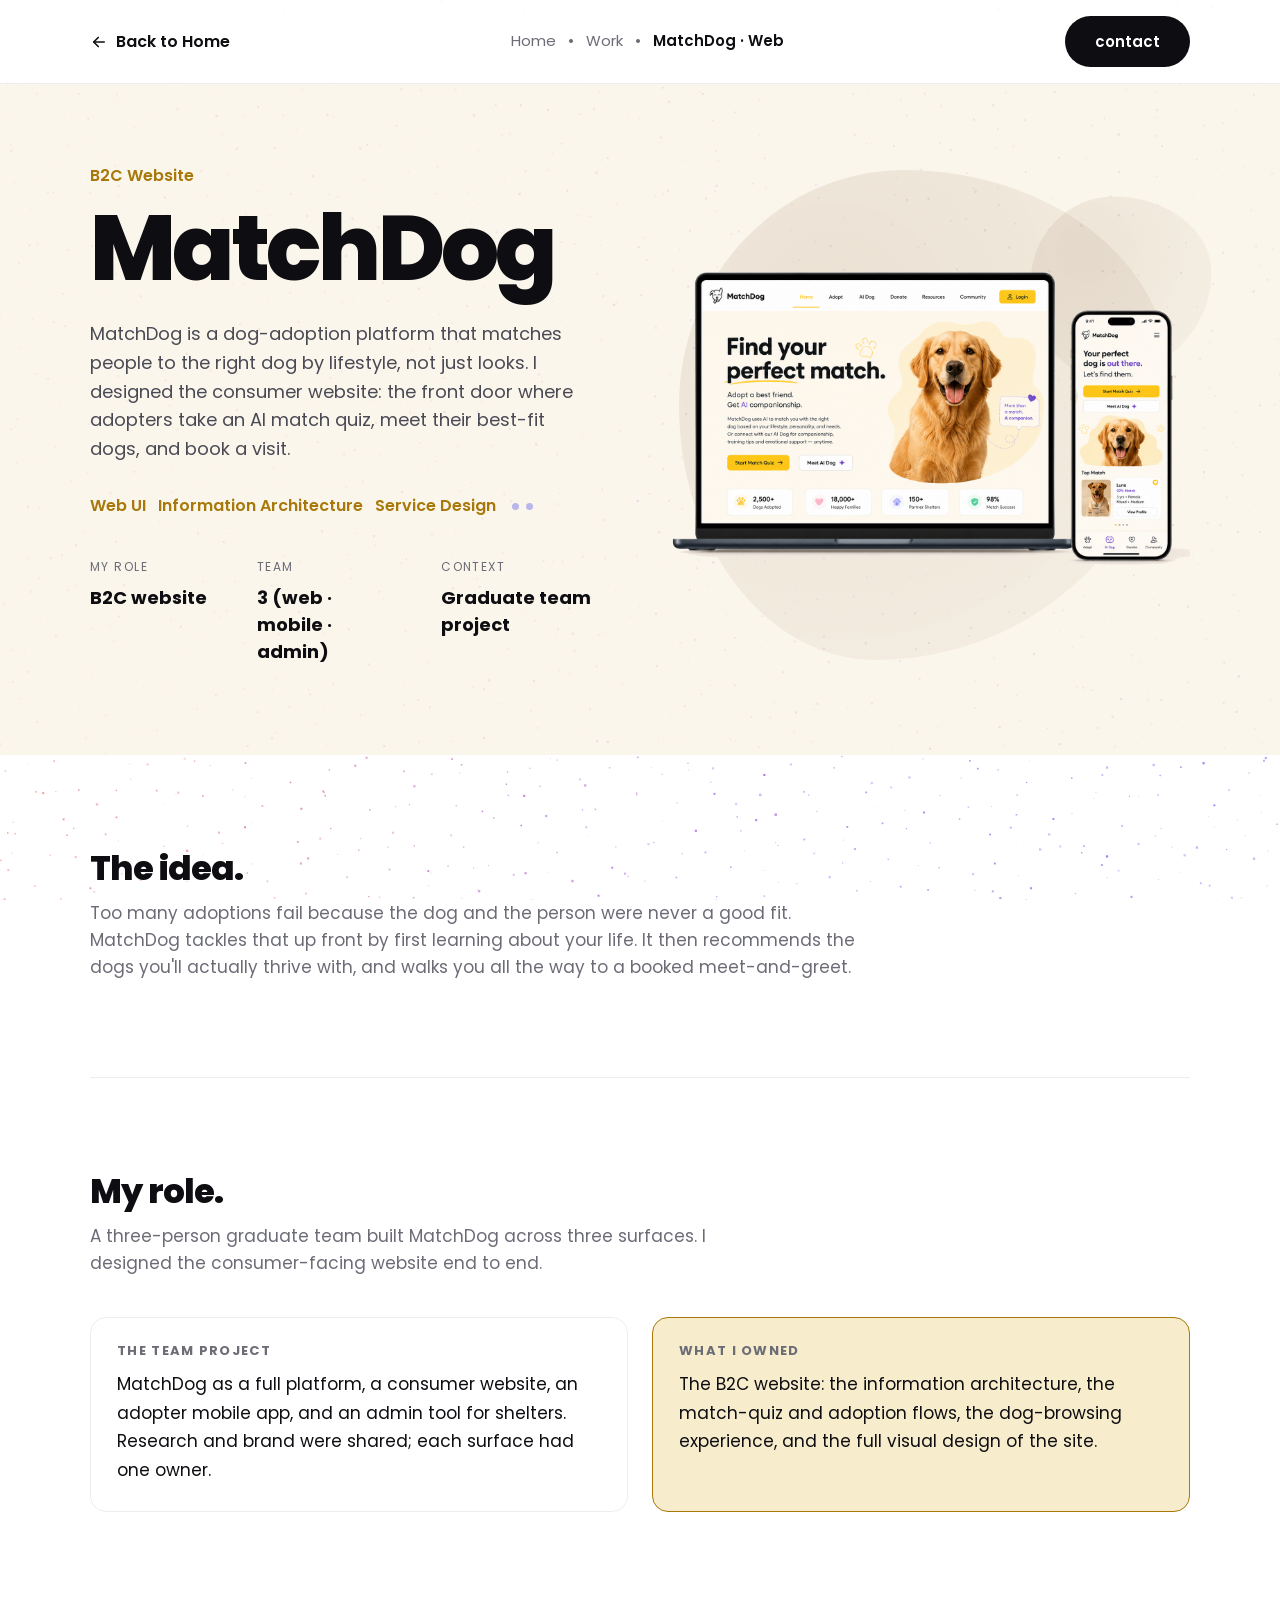
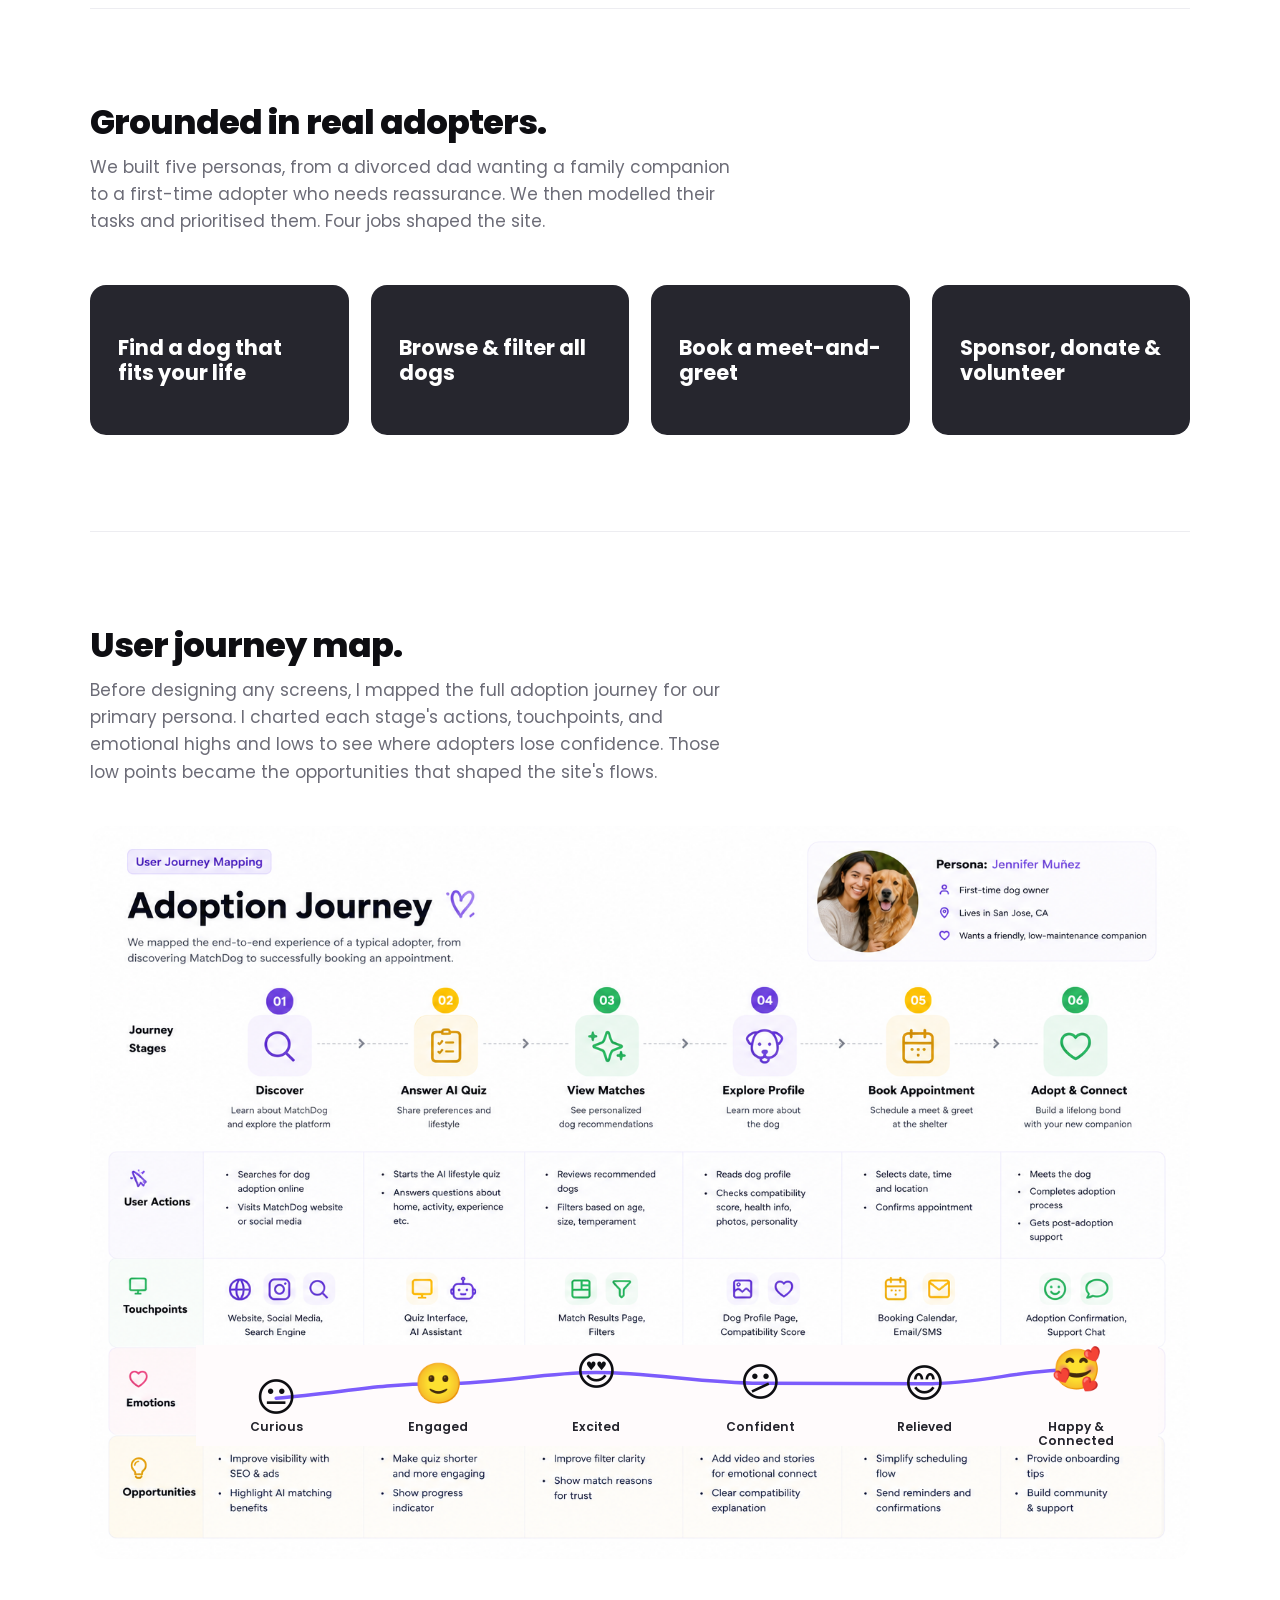
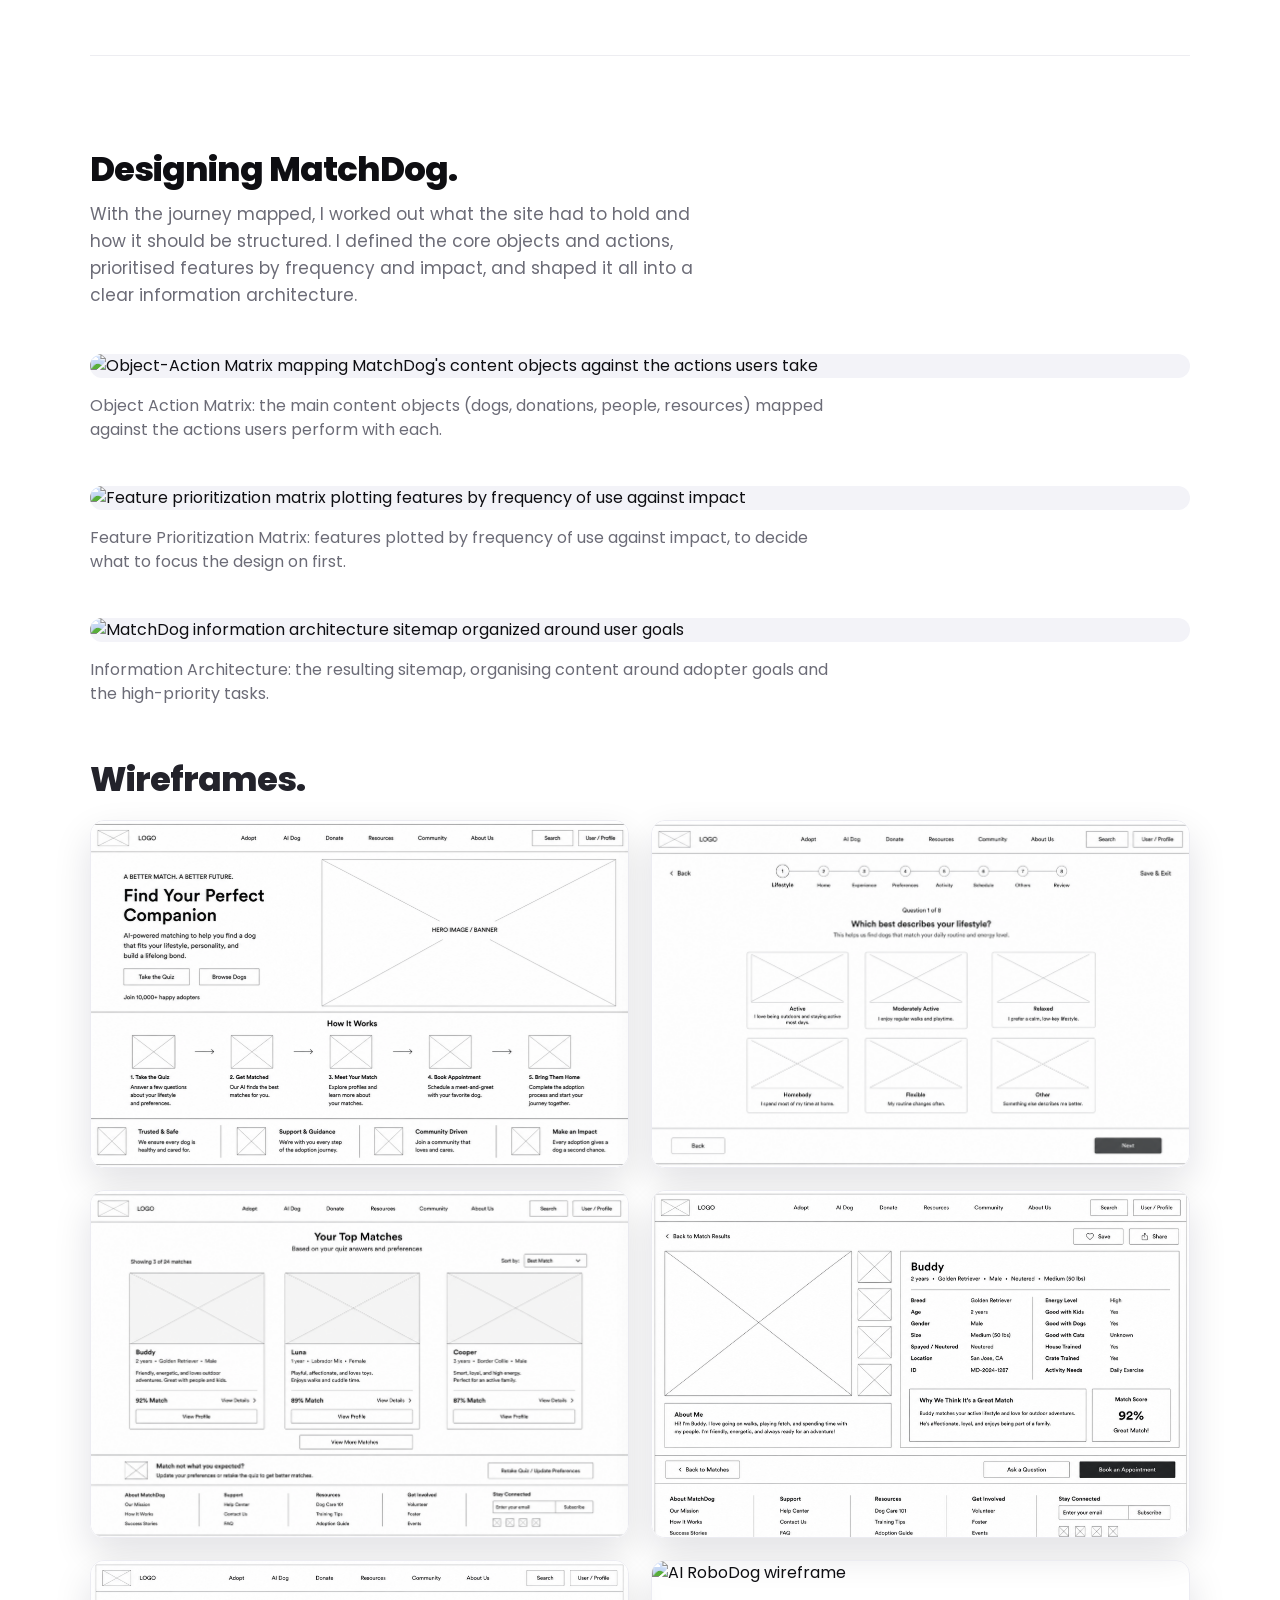
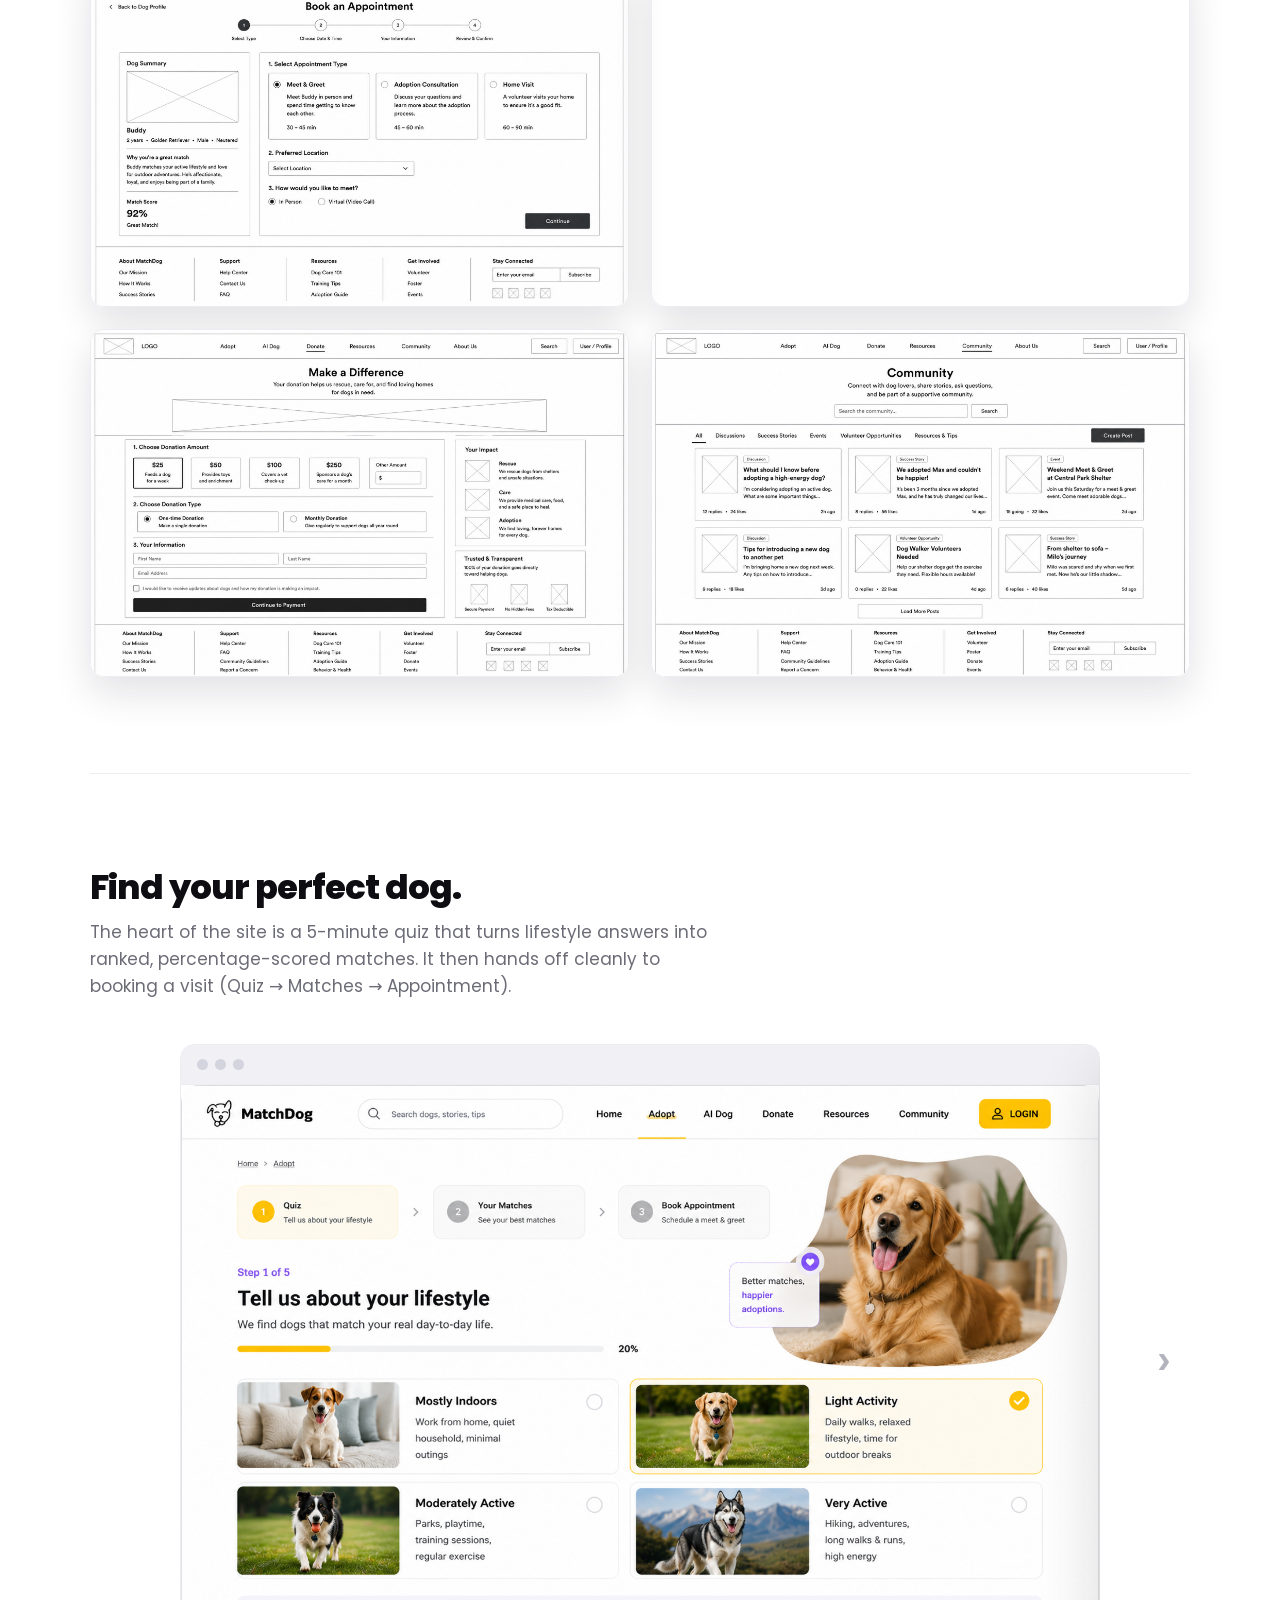
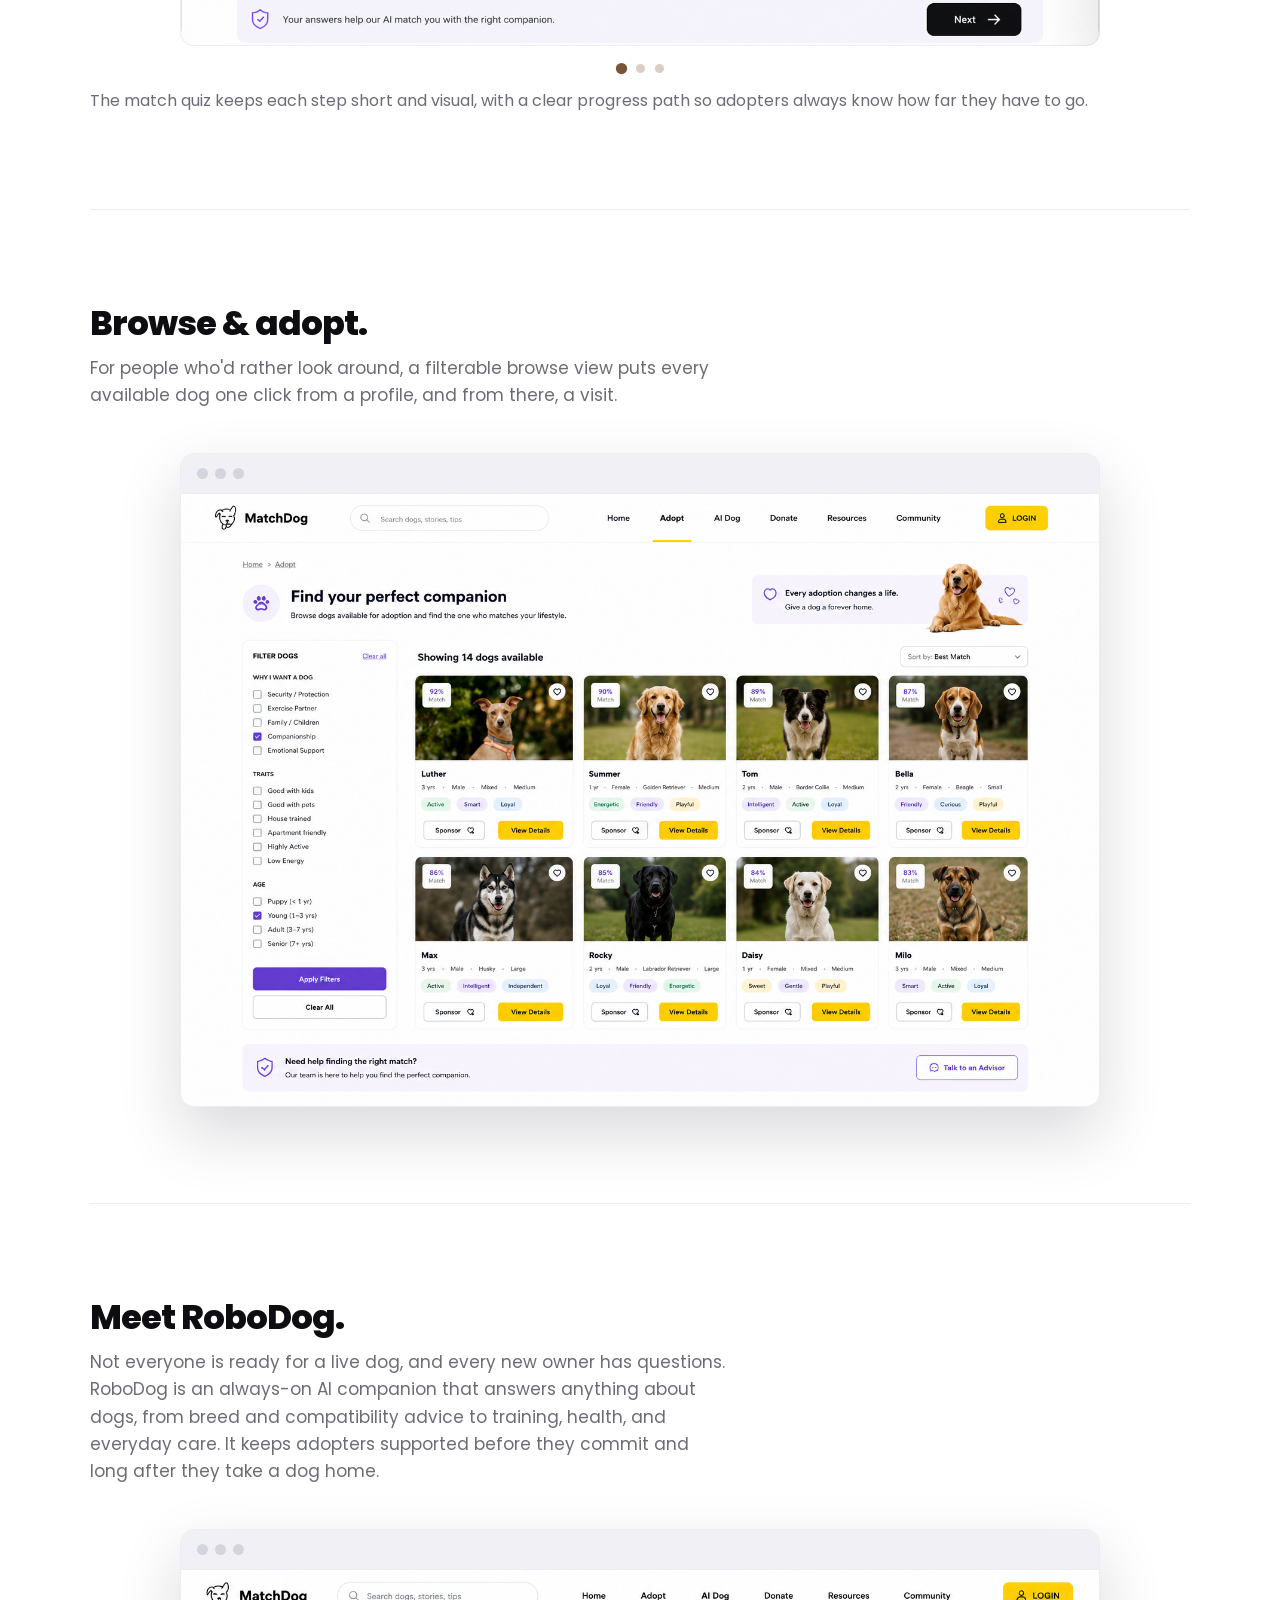
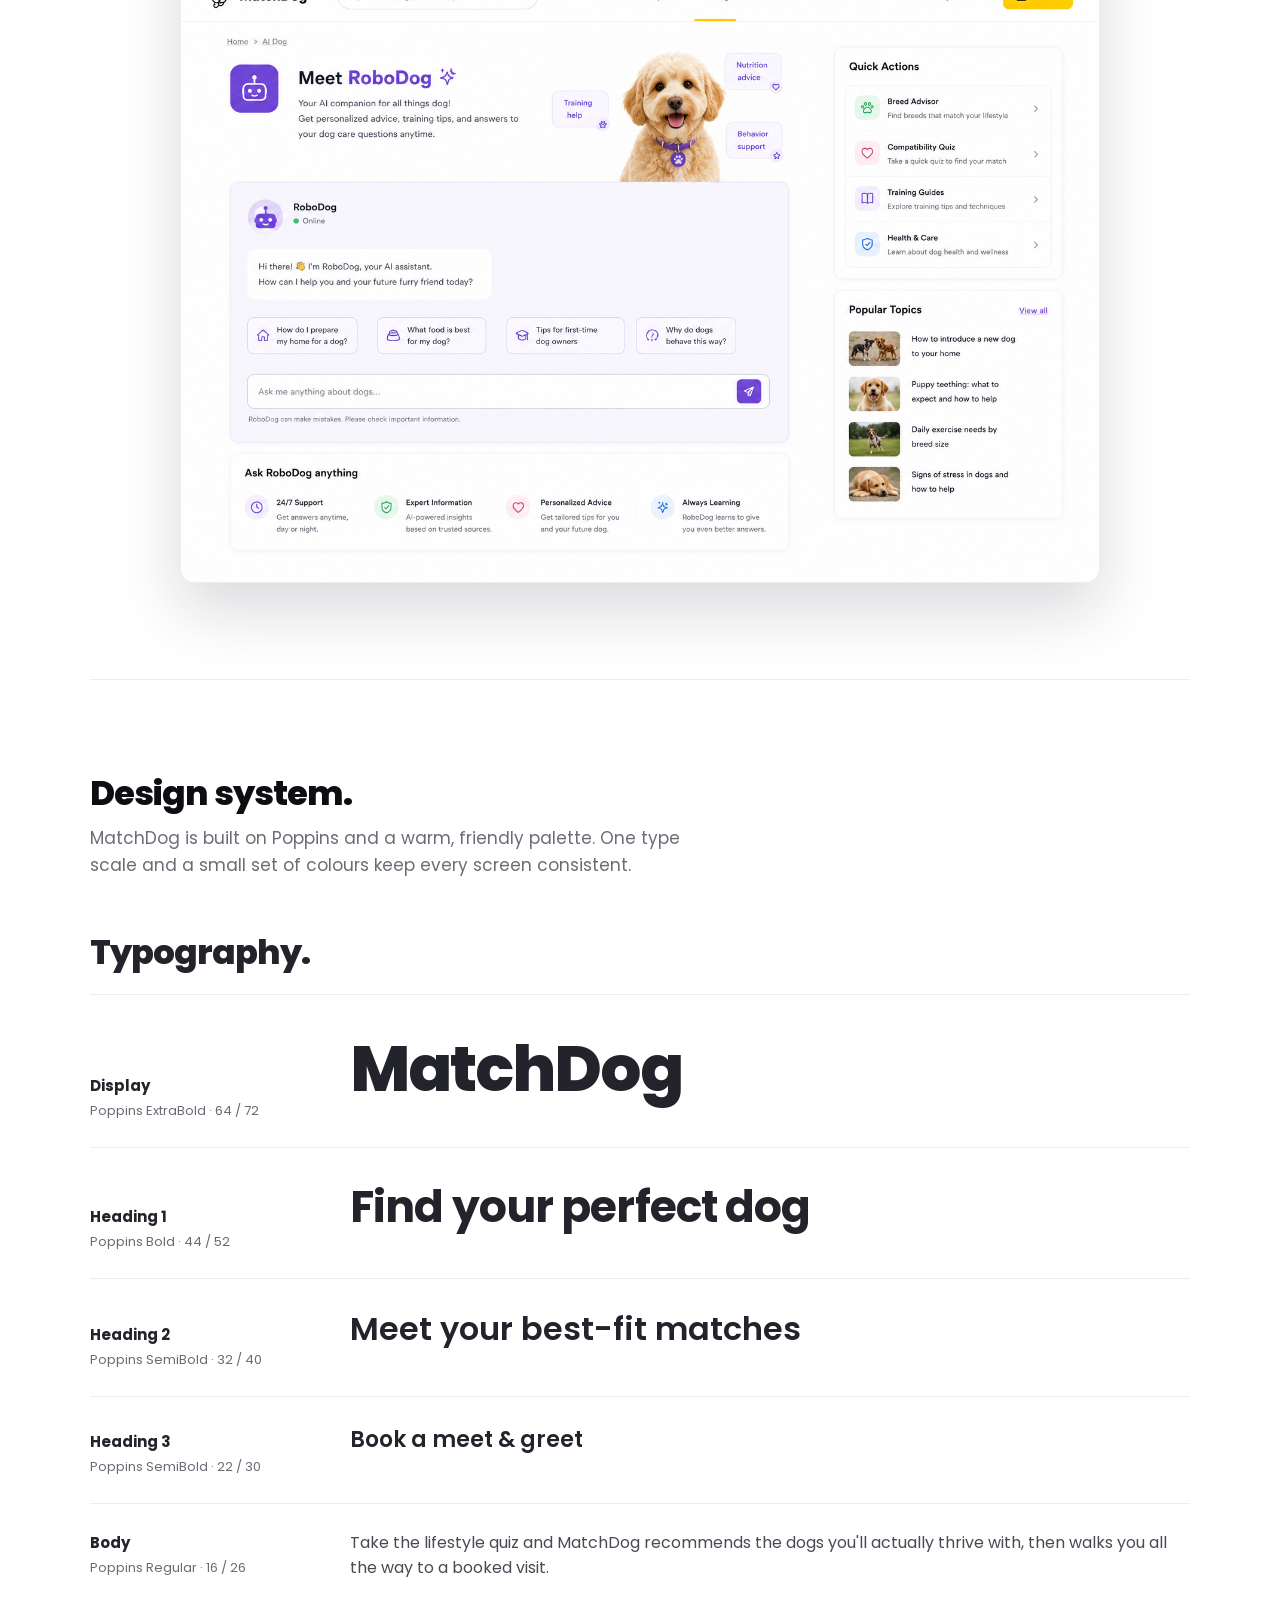
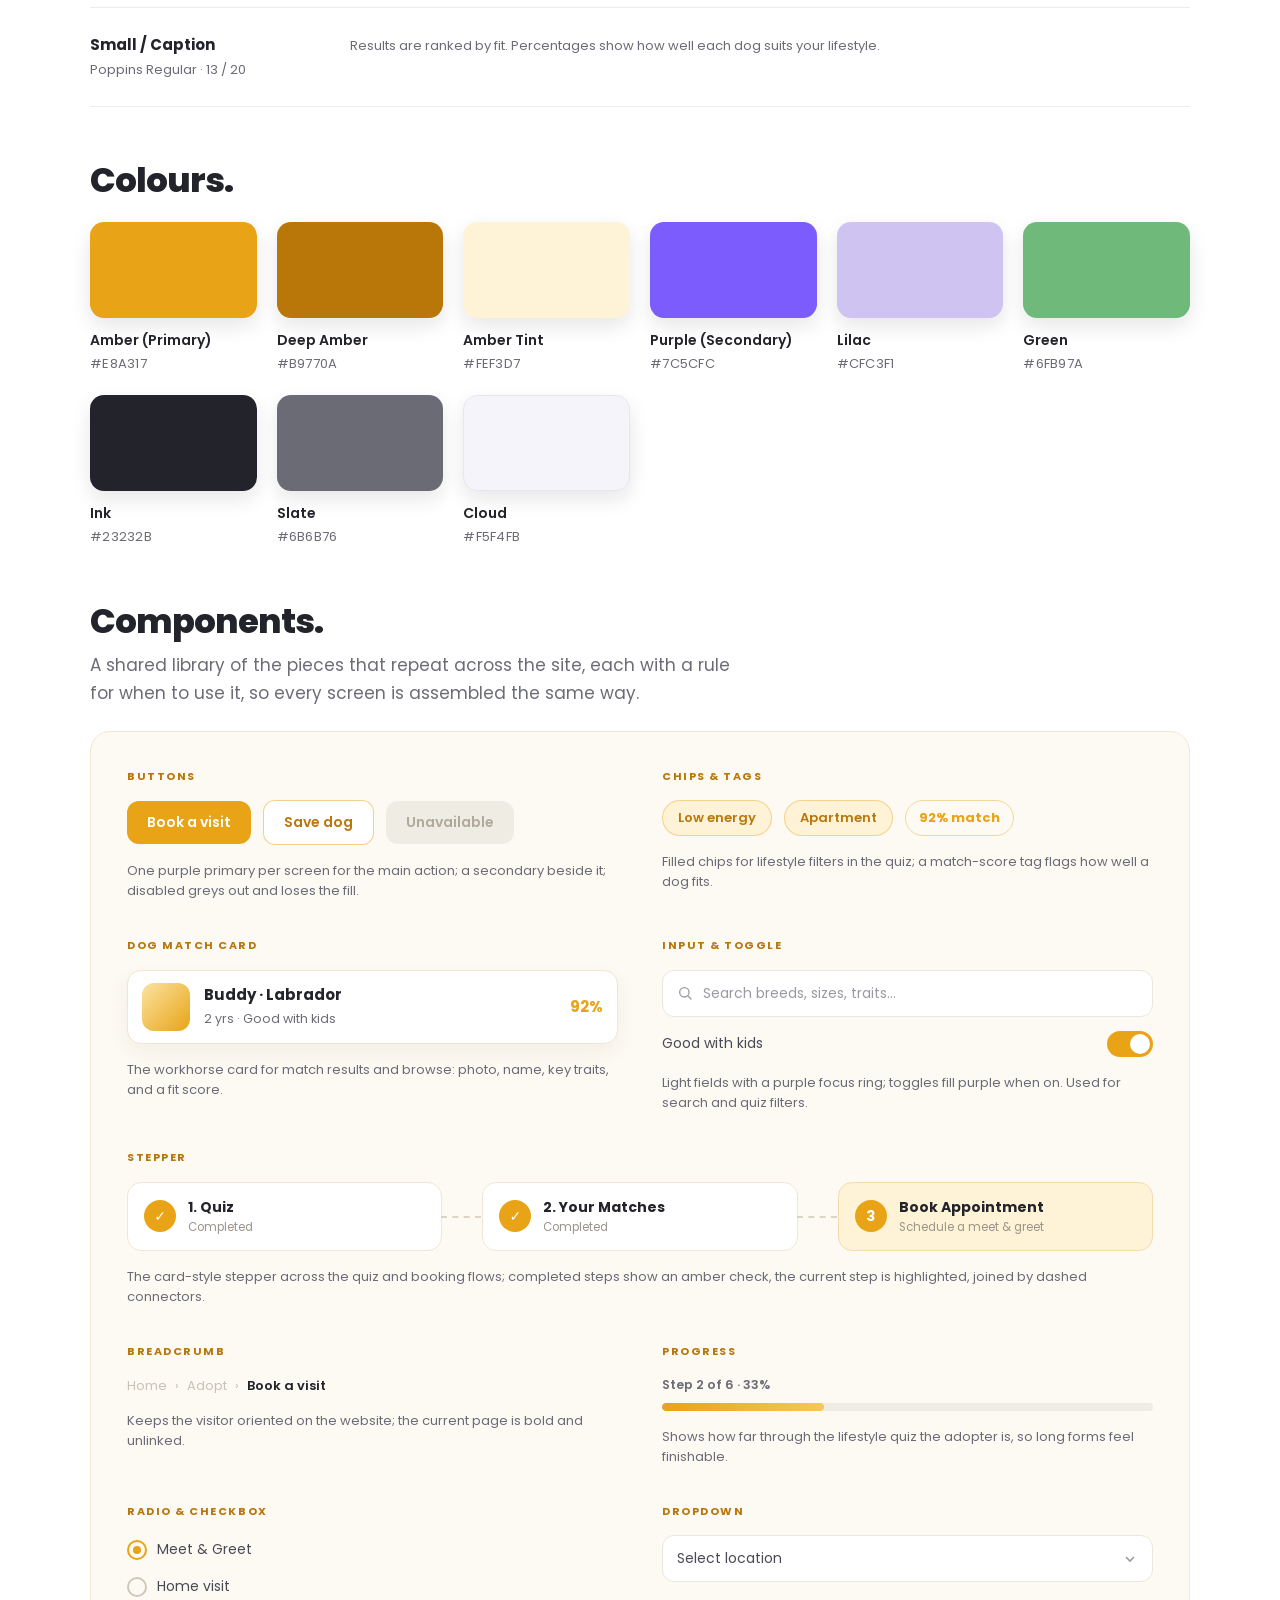
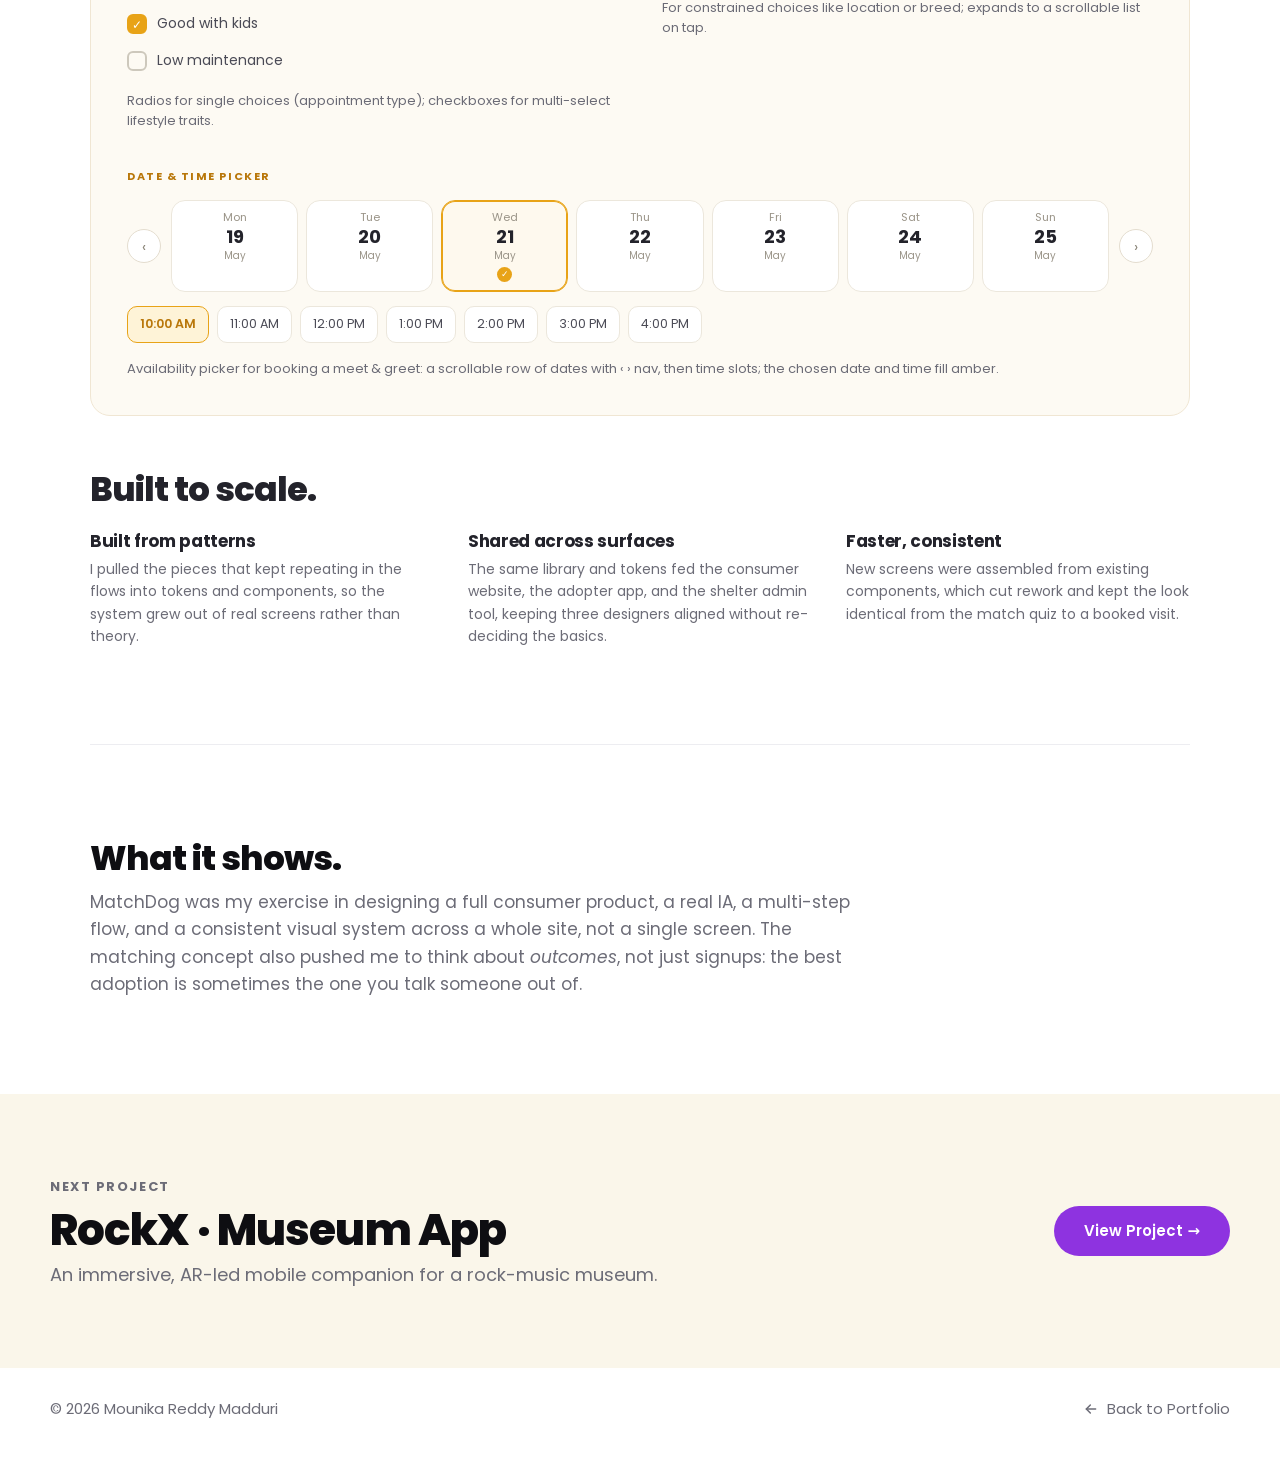
==== commit 000031b8: "Fix mobile issues across project case-study pages - Stop horizontal scroll / Safari zoom-out: html {" ====
--- a/project1.html
+++ b/project1.html
@@ -57,6 +57,12 @@
     .mdstep li b { display: block; color: #23232b; font-size: 14px; font-weight: 700; }
     .mdstep li small { display: block; font-size: 11.5px; color: #9a9488; margin-top: 1px; }
     .mdstep li.active { background: #FEF3D7; border-color: #f3dcae; }
+    /* on phones the 3 steps can't sit side by side — stack them vertically */
+    @media (max-width: 600px) {
+      .mdstep { flex-direction: column; gap: 14px; }
+      .mdstep li:not(:last-child) { margin-right: 0; }
+      .mdstep li:not(:last-child)::after { display: none; }
+    }
     /* progress bar */
     .mdprog-label { font-size: 12.5px; color: #6b6b76; margin-bottom: 8px; font-weight: 600; }
     .mdprog { height: 8px; border-radius: 999px; background: #efece4; overflow: hidden; width: 100%; }
--- a/styles.css
+++ b/styles.css
@@ -191,8 +191,14 @@
 @keyframes t2travelL { 0% { opacity: 0; transform: translateX(0) scale(.55); } 14% { opacity: 1; } 75% { opacity: 1; transform: translateX(400px) scale(1); } 100% { opacity: 0; transform: translateX(400px) scale(.4); } }
 @keyframes t2travelR { 0% { opacity: 0; transform: translateX(0) scale(.55); } 14% { opacity: 1; } 75% { opacity: 1; transform: translateX(-400px) scale(1); } 100% { opacity: 0; transform: translateX(-400px) scale(.4); } }
 
-@media (max-width: 980px) { .trio2-stage { transform: scale(.72); } }
-@media (max-width: 680px) { .trio2-stage { transform: scale(.46); } }
+/* The stage keeps its intrinsic 920px coordinate system (flex:none + max-width:none)
+   so the circles/line stay correctly spaced; transform:scale then shrinks it to fit.
+   Without flex:none the flex item shrinks to the viewport while its children keep
+   920px coordinates, throwing the right circle off-screen. .trio2 (overflow:hidden)
+   clips the scaled-down stage, so no horizontal scroll. */
+@media (max-width: 980px) { .trio2-stage { flex: none; max-width: none; transform: scale(.72); } }
+@media (max-width: 680px) { .trio2-stage { transform: scale(.5); } }
+@media (max-width: 520px) { .trio2-stage { transform: scale(.4); } }
 @media (prefers-reduced-motion: reduce) {
   .trio2 .t2-dot { display: none; }
   .trio2.play .t2-circle { animation: none; transform: scale(1); opacity: 1; }
@@ -372,9 +378,13 @@
 .card-shot { position: relative; margin-top: auto; height: 360px; width: 100%; margin-inline: auto; background: rgba(255,255,255,.16); border-radius: 16px 16px 0 0; display: grid; place-items: center; overflow: hidden; }
 .card-shot span { font-size: 14px; opacity: .85; }
 .card-shot:has(img) { background: transparent; margin-inline: -28px; width: calc(100% + 56px); }
-.card-shot img { position: absolute; right: 0; bottom: 0; width: 132%; max-width: none; height: auto; object-fit: contain; object-position: right bottom; display: block; }
-.card-blue .card-shot img { right: 8%; }
-.card-purple .card-shot img { width: 70%; height: auto; right: auto; left: 50%; top: 34px; bottom: auto; transform: translateX(-50%); object-fit: cover; object-position: top center; max-height: none; }
+/* Show the whole mockup, centred at the bottom of the card (was a 132% "peek"
+   crop that chopped the mockup on one side). Applies at all widths. */
+.card-shot img { position: absolute; left: 50%; right: auto; bottom: 0; transform: translateX(-50%); width: 100%; max-width: none; height: auto; object-fit: contain; object-position: center bottom; display: block; }
+.card-blue .card-shot img { right: auto; }
+/* the purple mockup is a tall portrait phone — size it by height so the whole
+   phone fits (sizing by width would make it taller than the card and clip the top) */
+.card-purple .card-shot img { width: auto; height: 100%; right: auto; left: 50%; top: auto; bottom: 0; transform: translateX(-50%); object-fit: contain; object-position: center bottom; max-height: none; }
 
 /* ===================== STATS / MAP ===================== */
 .stats { max-width: var(--maxw); margin: 140px auto 0; text-align: center; }
@@ -497,6 +507,11 @@
   .footer-bottom { grid-template-columns: 1fr; }
   .map-pins { gap: 60px; }
   .testi { padding: 44px 24px; }
+  /* fly-orb delight layers are desktop-only: they animate across the full page
+     width and cause phantom horizontal scroll on phones. Hiding them is safe —
+     the colour reveals (card fill, dot lighting, trio play, CTA gradient) are
+     driven by scroll progress in JS, not by the orbs. */
+  .flyorbs, .flyorbs2, .flyorbs3, .flyorbs4, .flyorbs5, .flyorbs6 { display: none; }
 }
 @media (max-width: 560px) {
   .footer-cols { grid-template-columns: 1fr 1fr; }
--- a/project.css
+++ b/project.css
@@ -1,5 +1,11 @@
 /* ===================== PROJECT CASE-STUDY PAGE ===================== */
 :root { --ind: #4F46E5; --ind-soft: #ECECF8; --pc-lav: #edecf8; }
+
+/* Contain any stray-wide element (carousels, mockups, decorative paw prints) so
+   the page never scrolls sideways — on phones an unclipped overflow makes Safari
+   shrink the whole page into a narrow column. `clip` doesn't create a scroll
+   container, so the sticky nav is unaffected. */
+html { overflow-x: clip; }
 
 .pc-nav { position: sticky; top: 0; z-index: 60; background: rgba(255, 255, 255, .82); -webkit-backdrop-filter: blur(14px); backdrop-filter: blur(14px); border-bottom: 1px solid var(--line); }
 .pc-nav-inner { max-width: var(--maxw); margin: 0 auto; padding: 16px var(--pad); display: flex; align-items: center; justify-content: space-between; gap: 20px; }
@@ -348,6 +354,11 @@
 /* ===================== SMALL PHONES (case-study pages, all sizes) ===================== */
 @media (max-width: 600px) {
   :root { --pad: 16px; }
+  /* nav: drop the middle breadcrumb and keep Back + Contact on one tidy row
+     (otherwise "Back to Home" wraps to 3 lines and the Contact button is cut off) */
+  .pc-crumb { display: none; }
+  .pc-back { white-space: nowrap; }
+  .pc-nav-inner { gap: 12px; }
   .pc-sec { padding: 60px 0; }
   .pc-hero { padding: 56px var(--pad) 60px; gap: 34px; }
   .pc-title { font-size: clamp(40px, 15vw, 68px); }
@@ -367,6 +378,15 @@
   .pc-fig img, .hk-design-row img, .hk-ai-row img, .hk-screens img { max-width: 100%; height: auto; }
   .hk-flow-fig img { width: 100%; max-width: 100%; margin-left: 0; }
   .hk-screens { grid-template-columns: 1fr 1fr; }
+  /* show framed screenshots full width (were shrunk to ~210px by the desktop
+     `calc(100% - 180px)` rule) */
+  .pc-browser.sm { max-width: 100%; }
+  /* carousel: show the whole screenshot instead of a cropped fixed-height band */
+  .pc-car-slide .pc-browser img { height: auto; }
+  /* Next-project footer: stack it so the "View Project" button sits below the
+     title/body on its own line instead of being squeezed on the right */
+  .pc-next { flex-direction: column; align-items: flex-start; gap: 22px; }
+  .pc-next .btn-pill { white-space: nowrap; }
 }
 @media (max-width: 400px) {
   .hk-screens { grid-template-columns: 1fr; max-width: 220px; margin-inline: auto; }
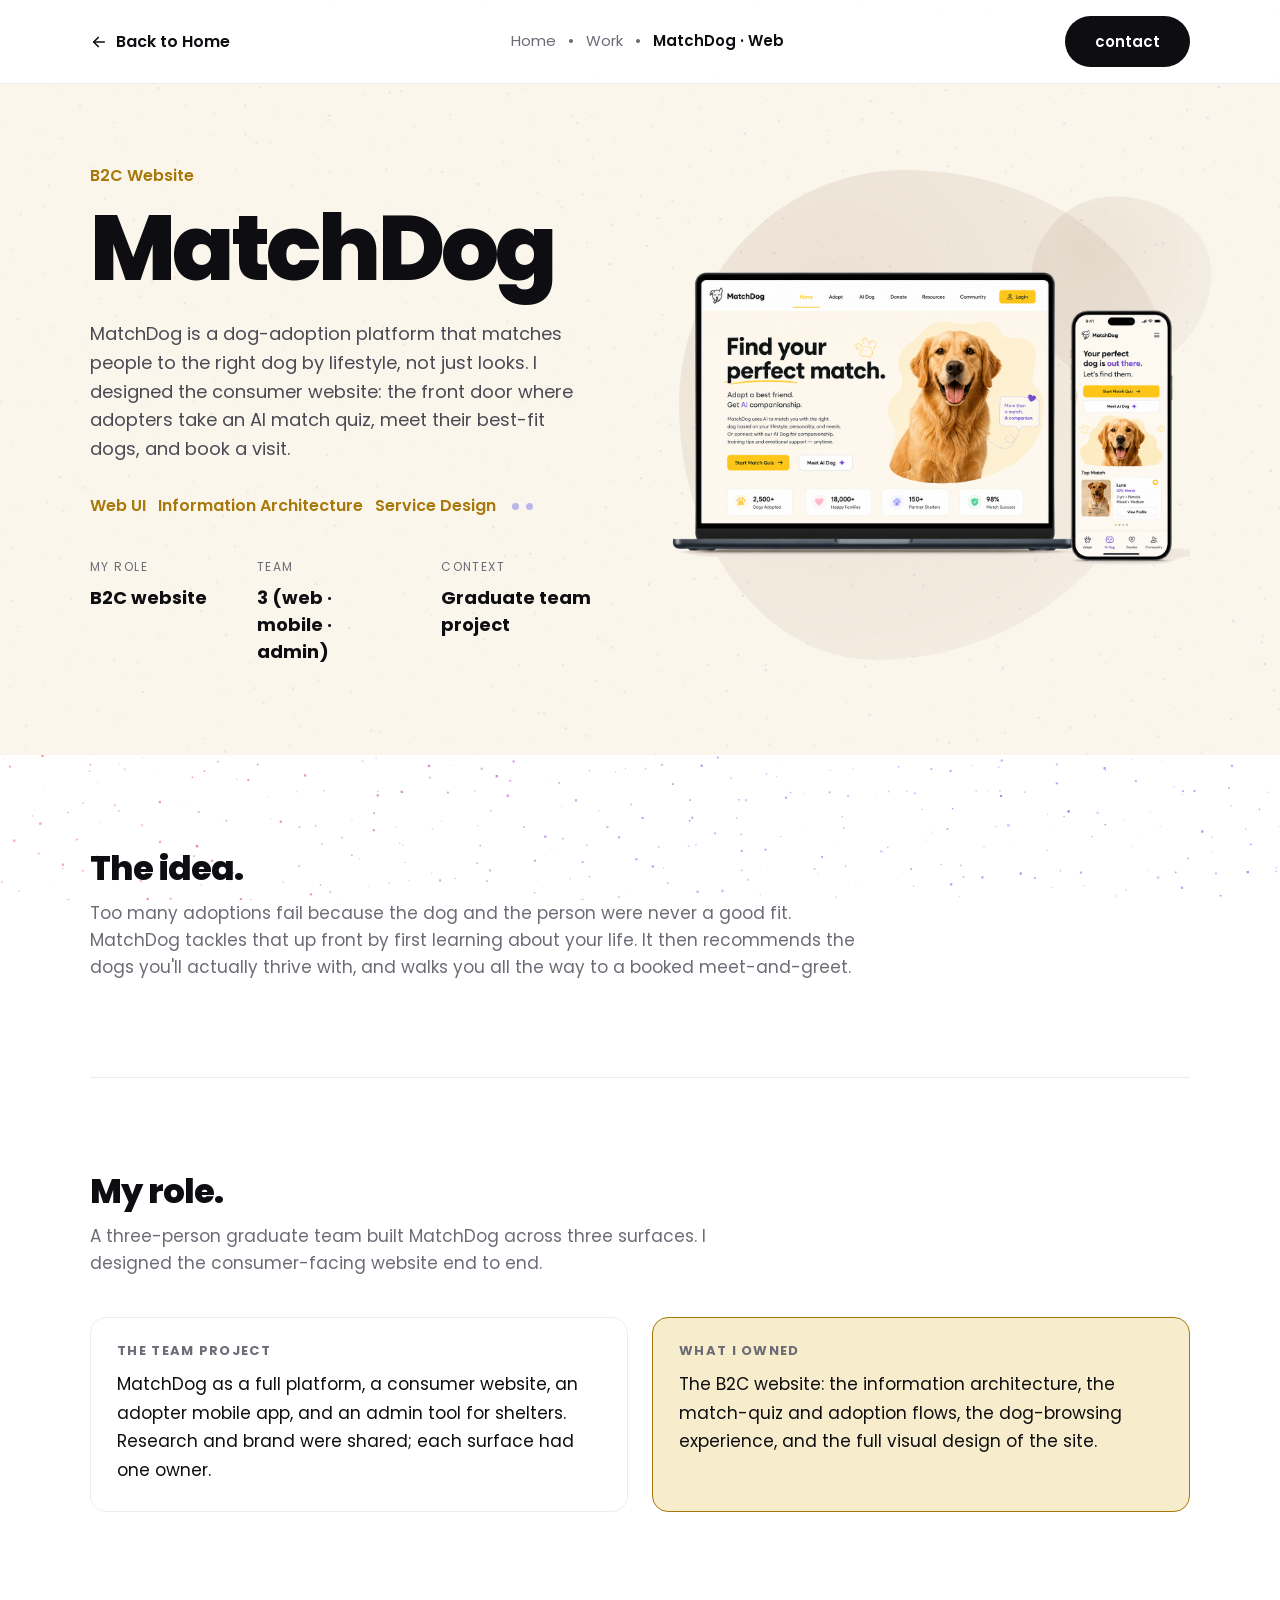
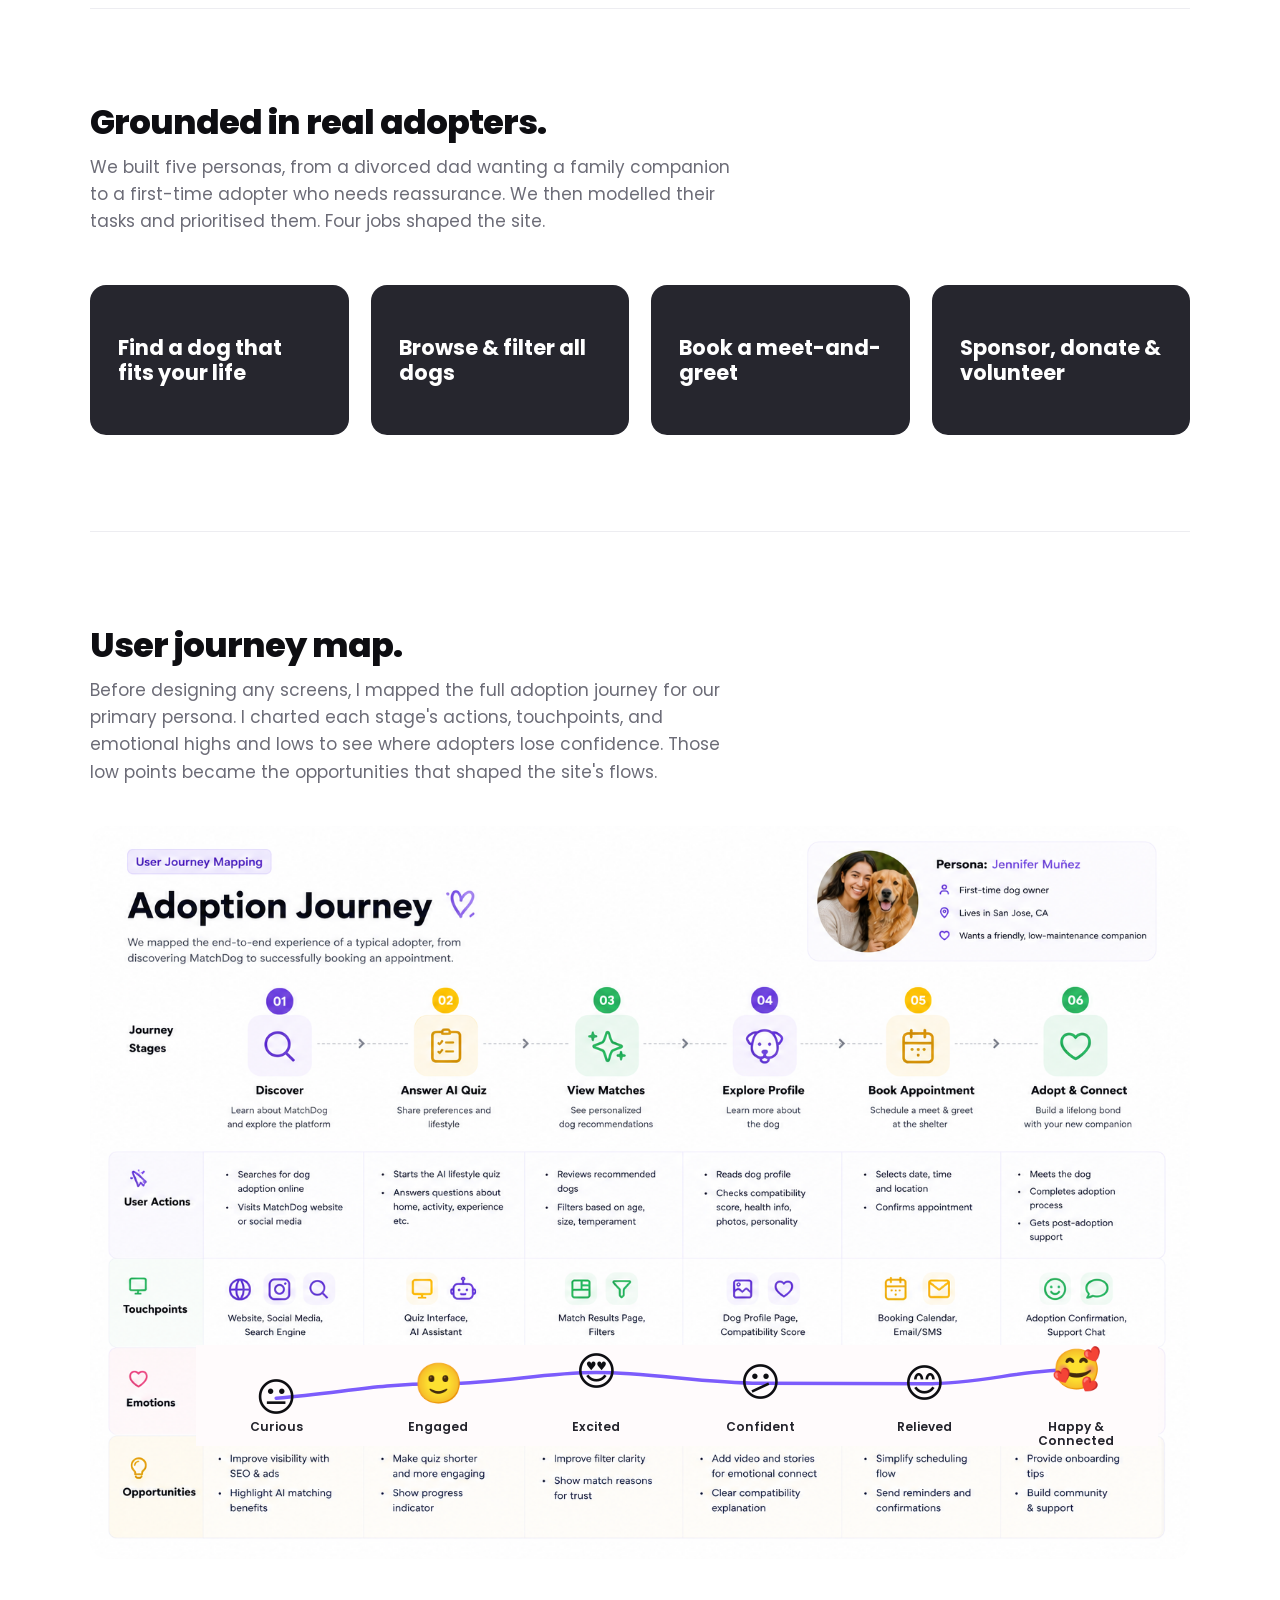
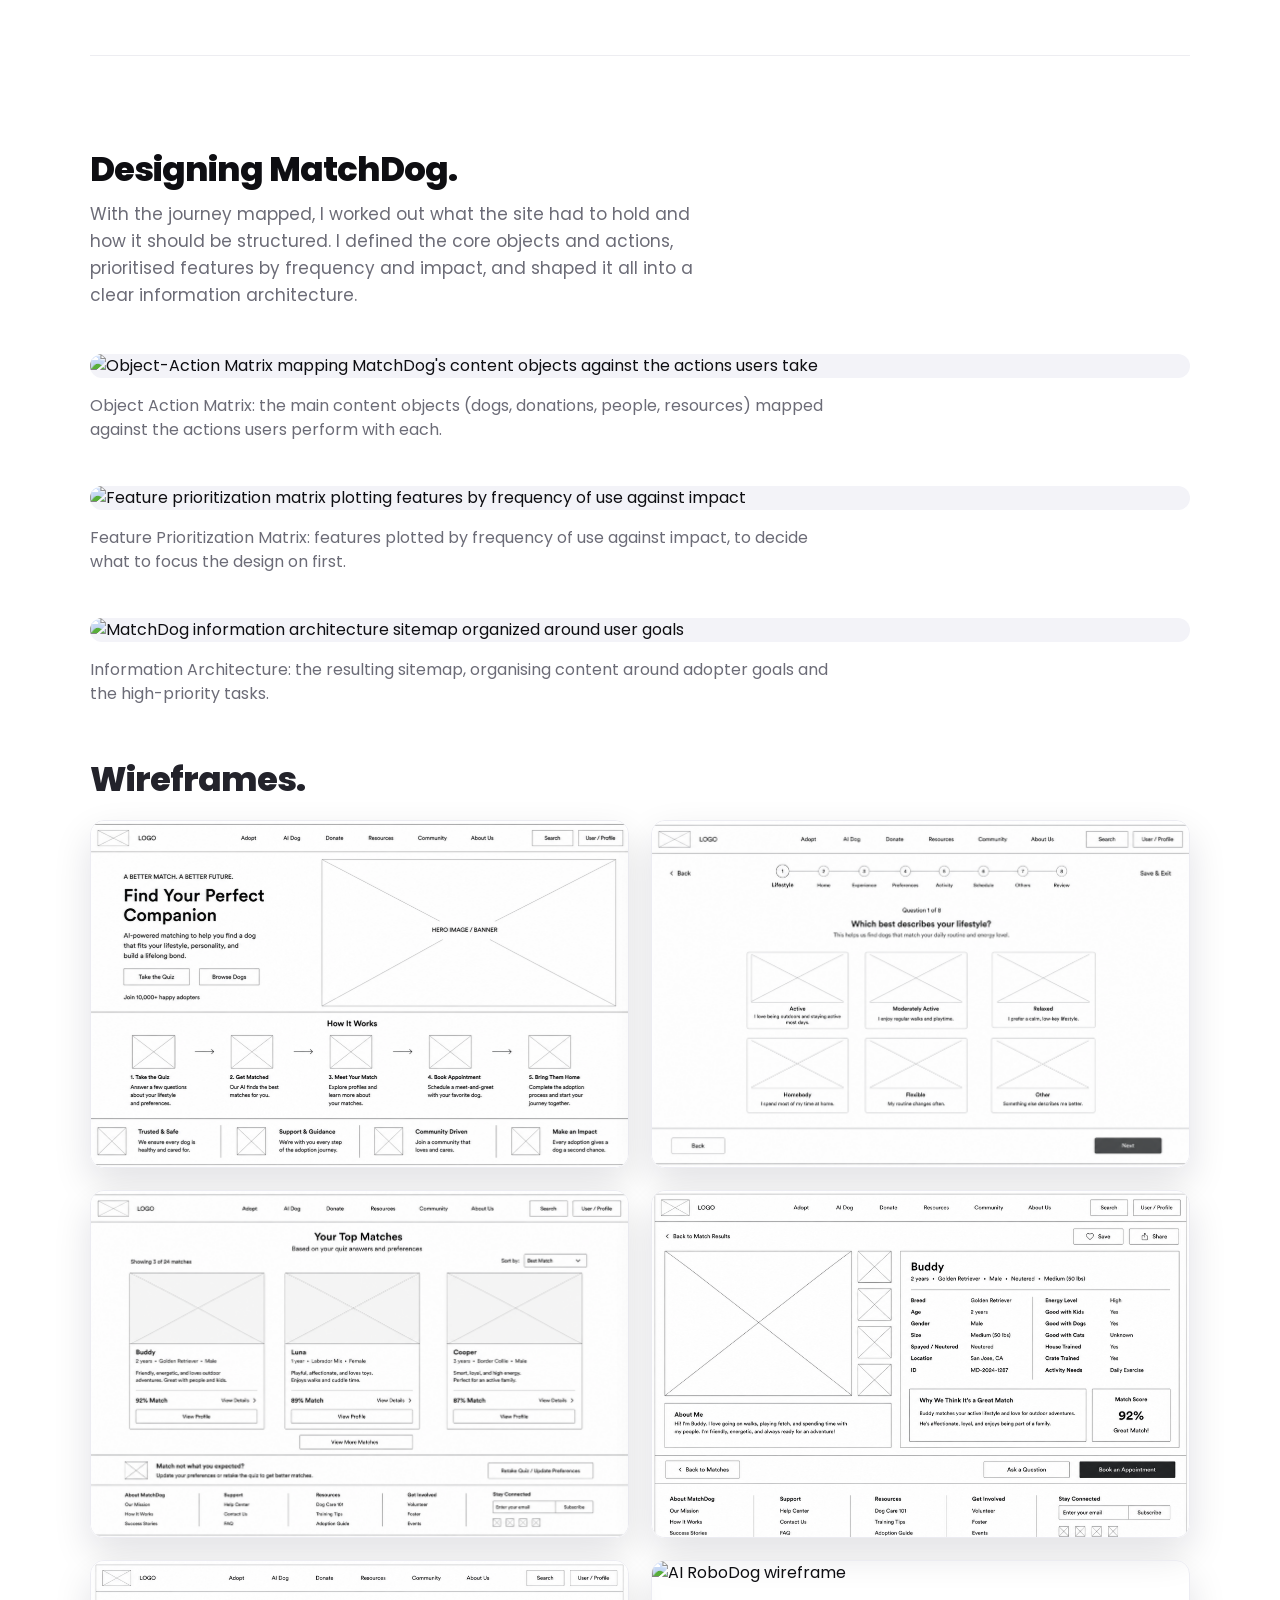
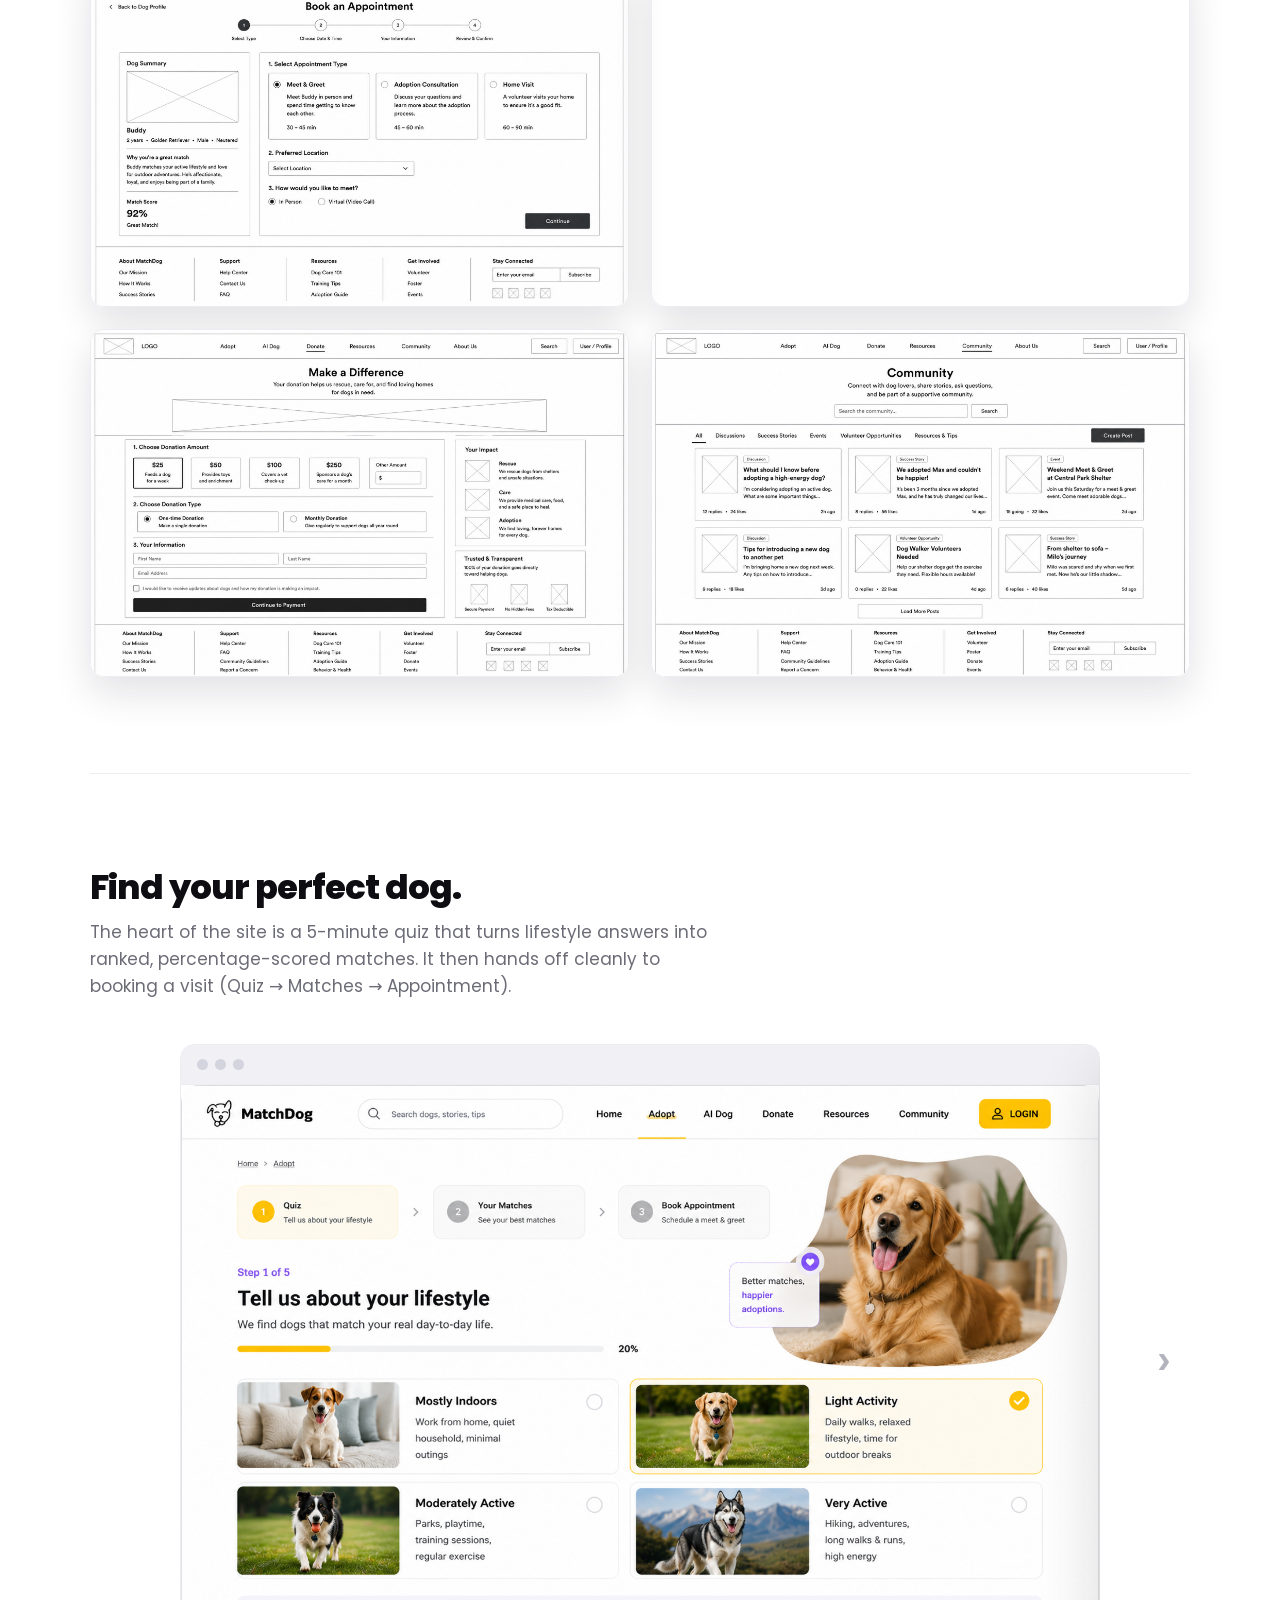
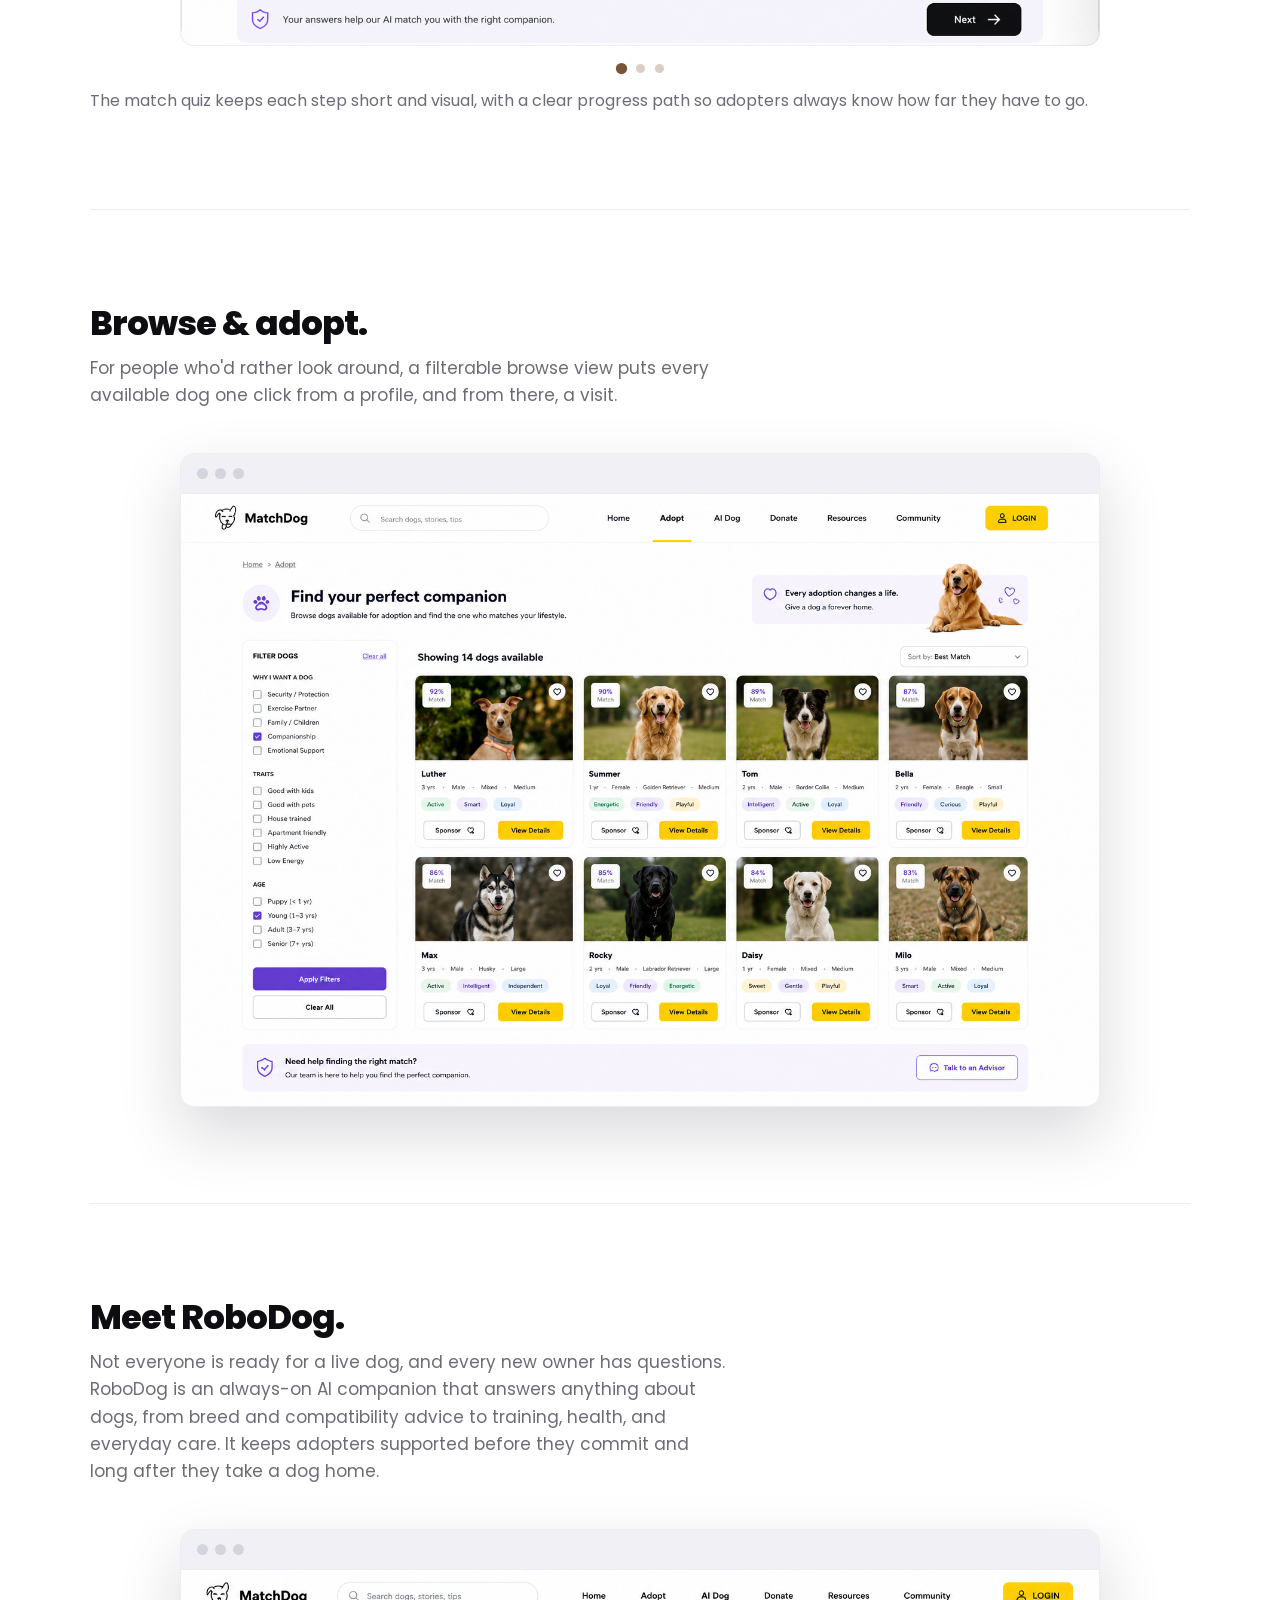
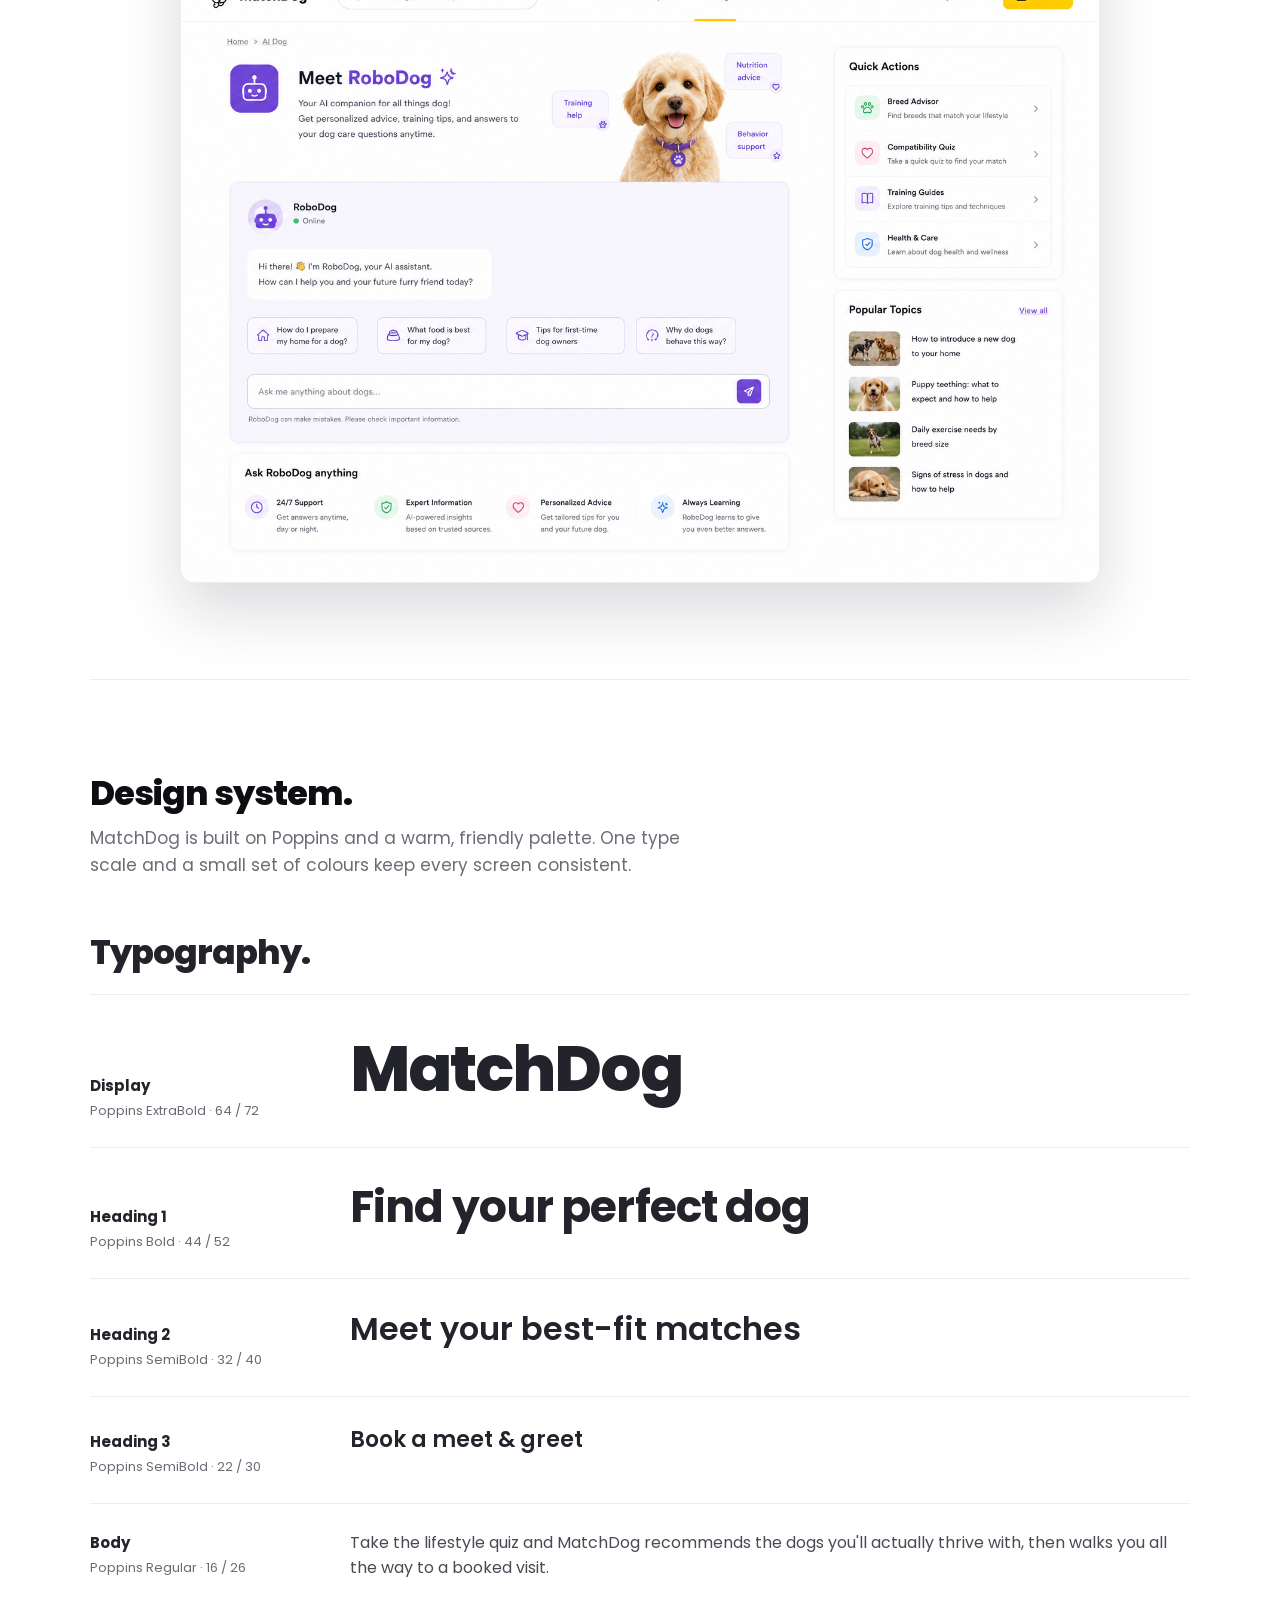
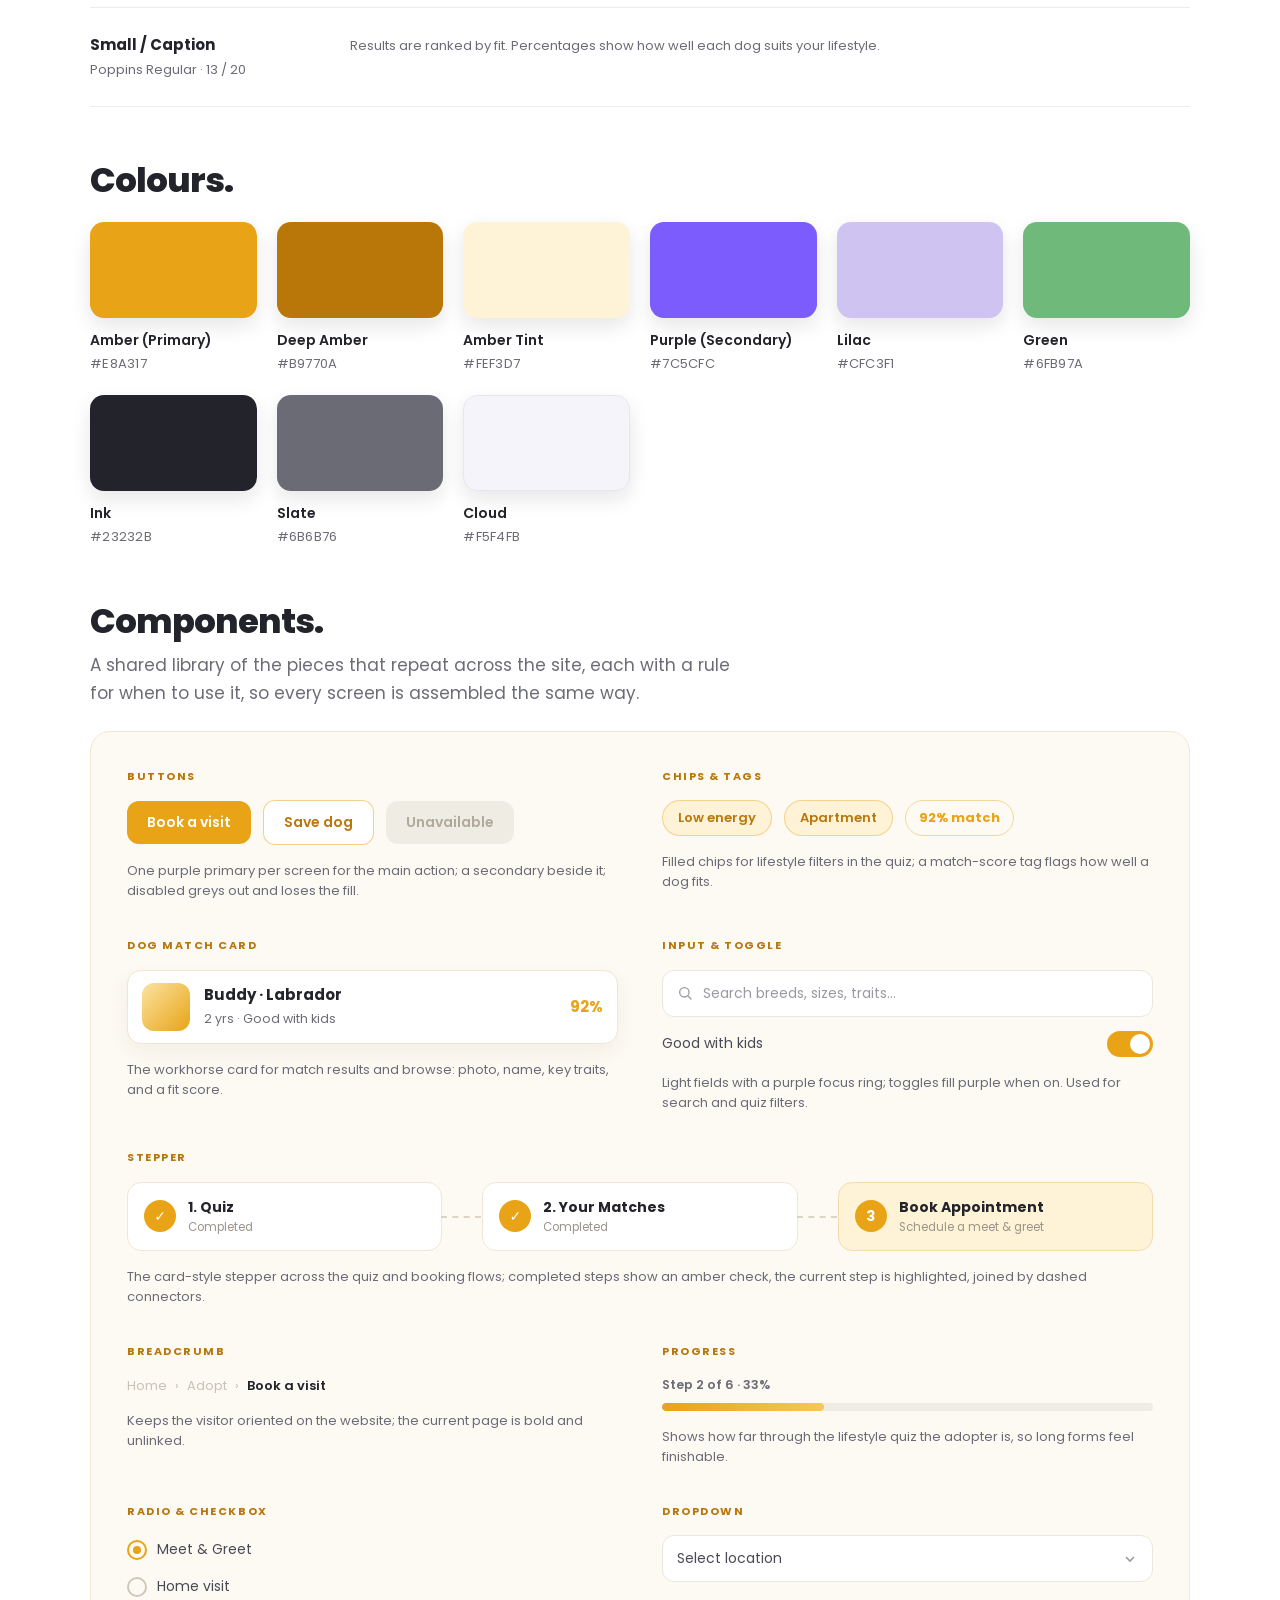
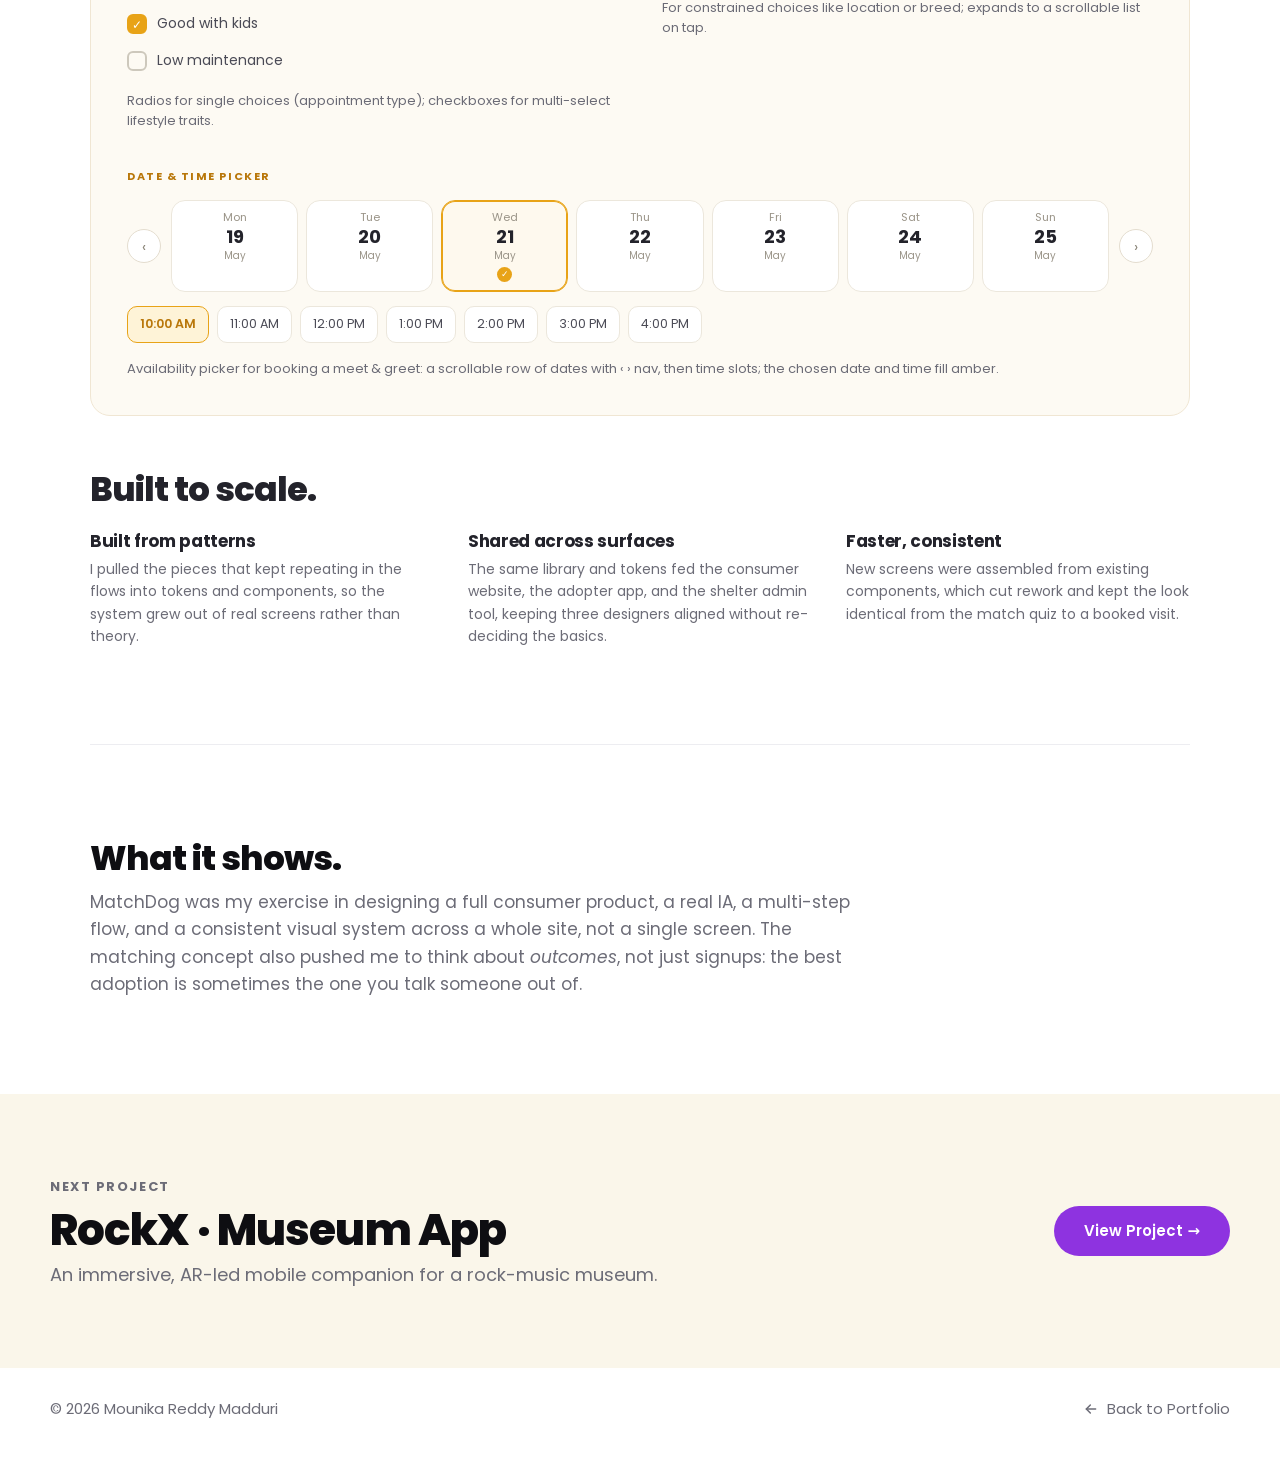
==== commit 05f27ed6: "More mobile polish: full-size carousel, roomier date picker, HK animation, About spacing - project.c" ====
--- a/project1.html
+++ b/project1.html
@@ -91,6 +91,13 @@
     .mdtime { display: flex; flex-wrap: wrap; gap: 8px; width: 100%; }
     .mdtime span { border: 1px solid #ece7dc; border-radius: 10px; padding: 8px 12px; font-size: 12.5px; color: #4a4a55; background: #fff; }
     .mdtime span.sel { border-color: #E8A317; background: #FEF3D7; color: #B9770A; font-weight: 600; }
+    /* on phones the 7 date chips get squeezed thin — give them a comfortable
+       width and let the row scroll sideways inside the card instead */
+    @media (max-width: 600px) {
+      .mddate-list { overflow-x: auto; scrollbar-width: none; }
+      .mddate-list::-webkit-scrollbar { display: none; }
+      .mddate-chip { flex: 0 0 auto; min-width: 58px; padding: 8px 10px 9px; }
+    }
   </style>
   <script>try { if (localStorage.getItem("theme") === "dark") document.documentElement.classList.add("dark"); } catch (e) {}</script>
 </head>
--- a/styles.css
+++ b/styles.css
@@ -504,6 +504,9 @@
   .work-grid { grid-template-columns: 1fr; }
   .about-card { grid-template-columns: 1fr; padding: 32px; }
   .about-photo { height: 300px; }
+  /* breathing room between the LinkedIn icon and the "About me" button
+     (margin-top:auto collapses to almost nothing once the card is single-column) */
+  .about-content .about-more { margin-top: 22px; }
   .footer-bottom { grid-template-columns: 1fr; }
   .map-pins { gap: 60px; }
   .testi { padding: 44px 24px; }
--- a/project.css
+++ b/project.css
@@ -381,8 +381,15 @@
   /* show framed screenshots full width (were shrunk to ~210px by the desktop
      `calc(100% - 180px)` rule) */
   .pc-browser.sm { max-width: 100%; }
-  /* carousel: show the whole screenshot instead of a cropped fixed-height band */
+  /* carousel: use the full card width (desktop insets 56px each side for the
+     arrows, which made these screenshots noticeably smaller than the other
+     full-width figures) and overlay the nav arrows on top instead */
   .pc-car-slide .pc-browser img { height: auto; }
+  .pc-carousel { padding: 0; }
+  .pc-car-arrow { width: 34px; height: 34px; font-size: 24px; color: #4a4a55;
+    background: rgba(255,255,255,.78); border-radius: 50%; box-shadow: 0 2px 10px rgba(0,0,0,.18); }
+  .pc-car-arrow.prev { left: 6px; }
+  .pc-car-arrow.next { right: 6px; }
   /* Next-project footer: stack it so the "View Project" button sits below the
      title/body on its own line instead of being squeezed on the right */
   .pc-next { flex-direction: column; align-items: flex-start; gap: 22px; }
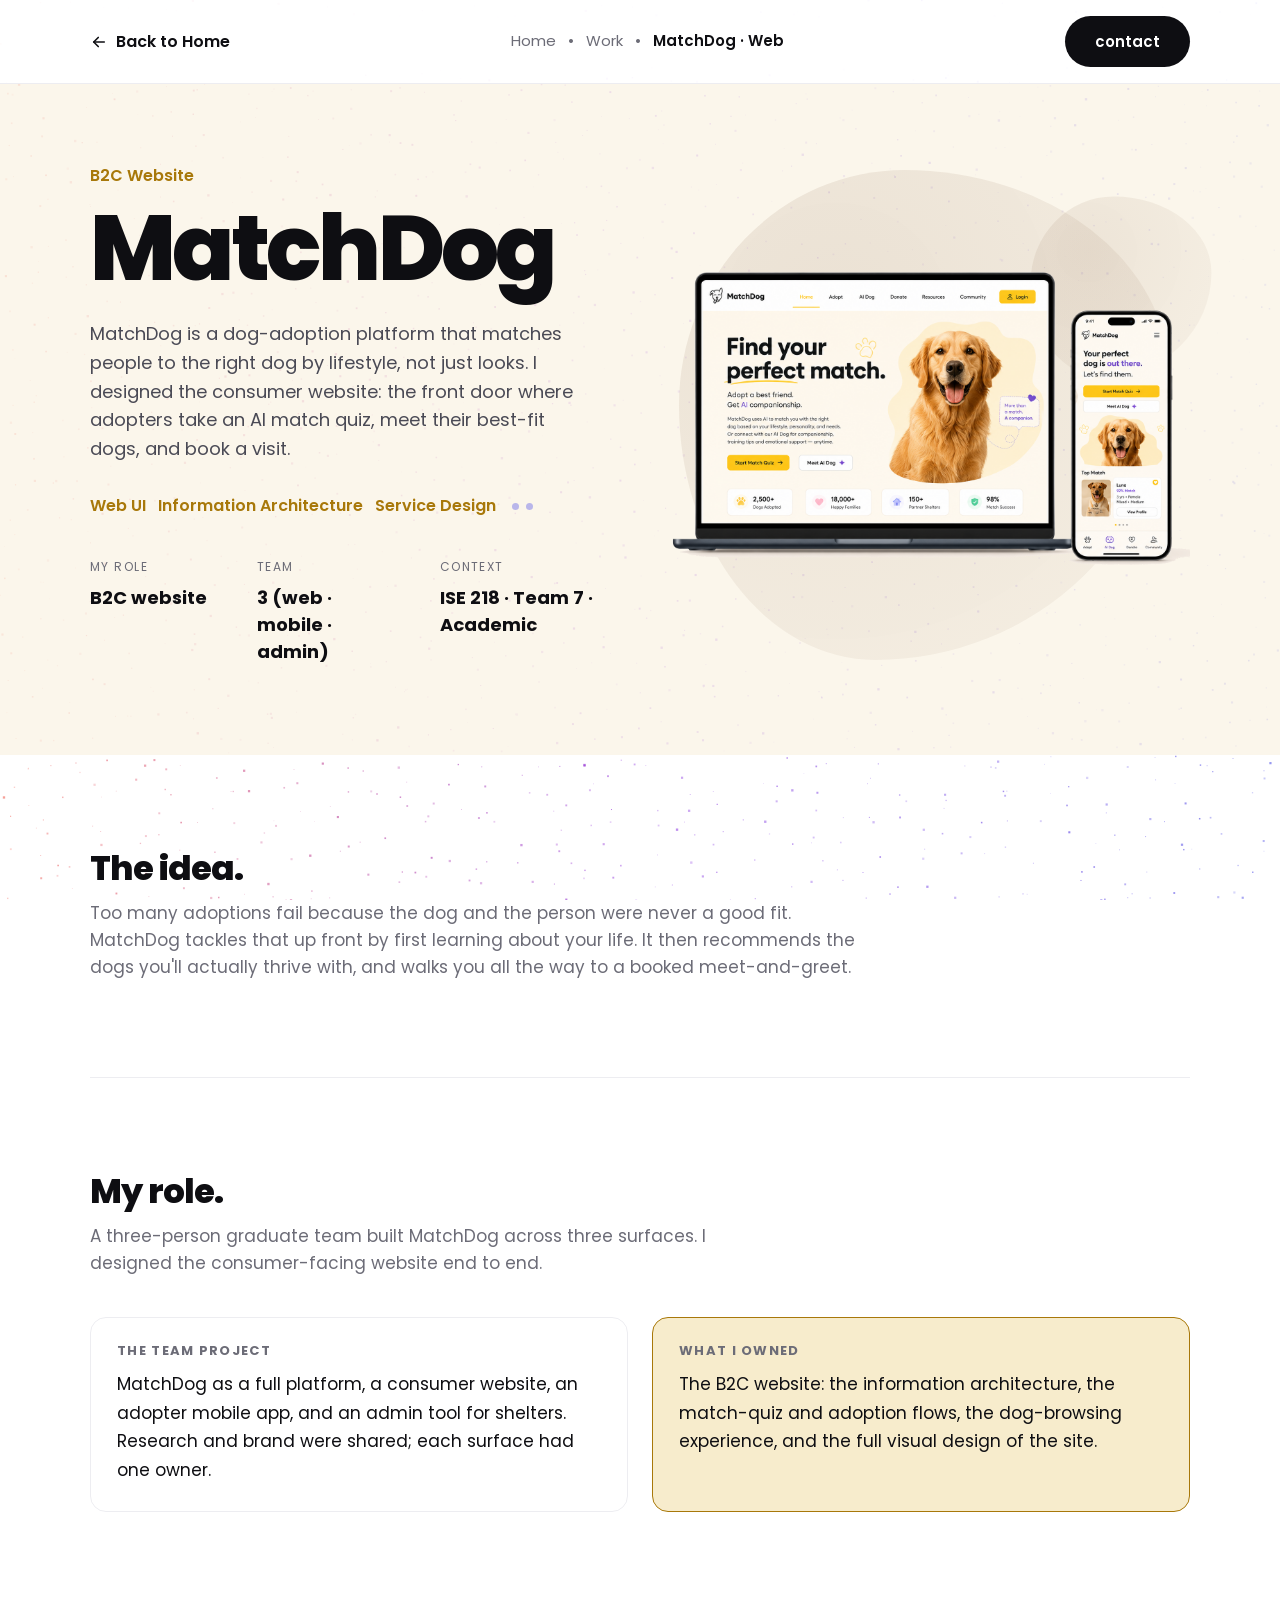
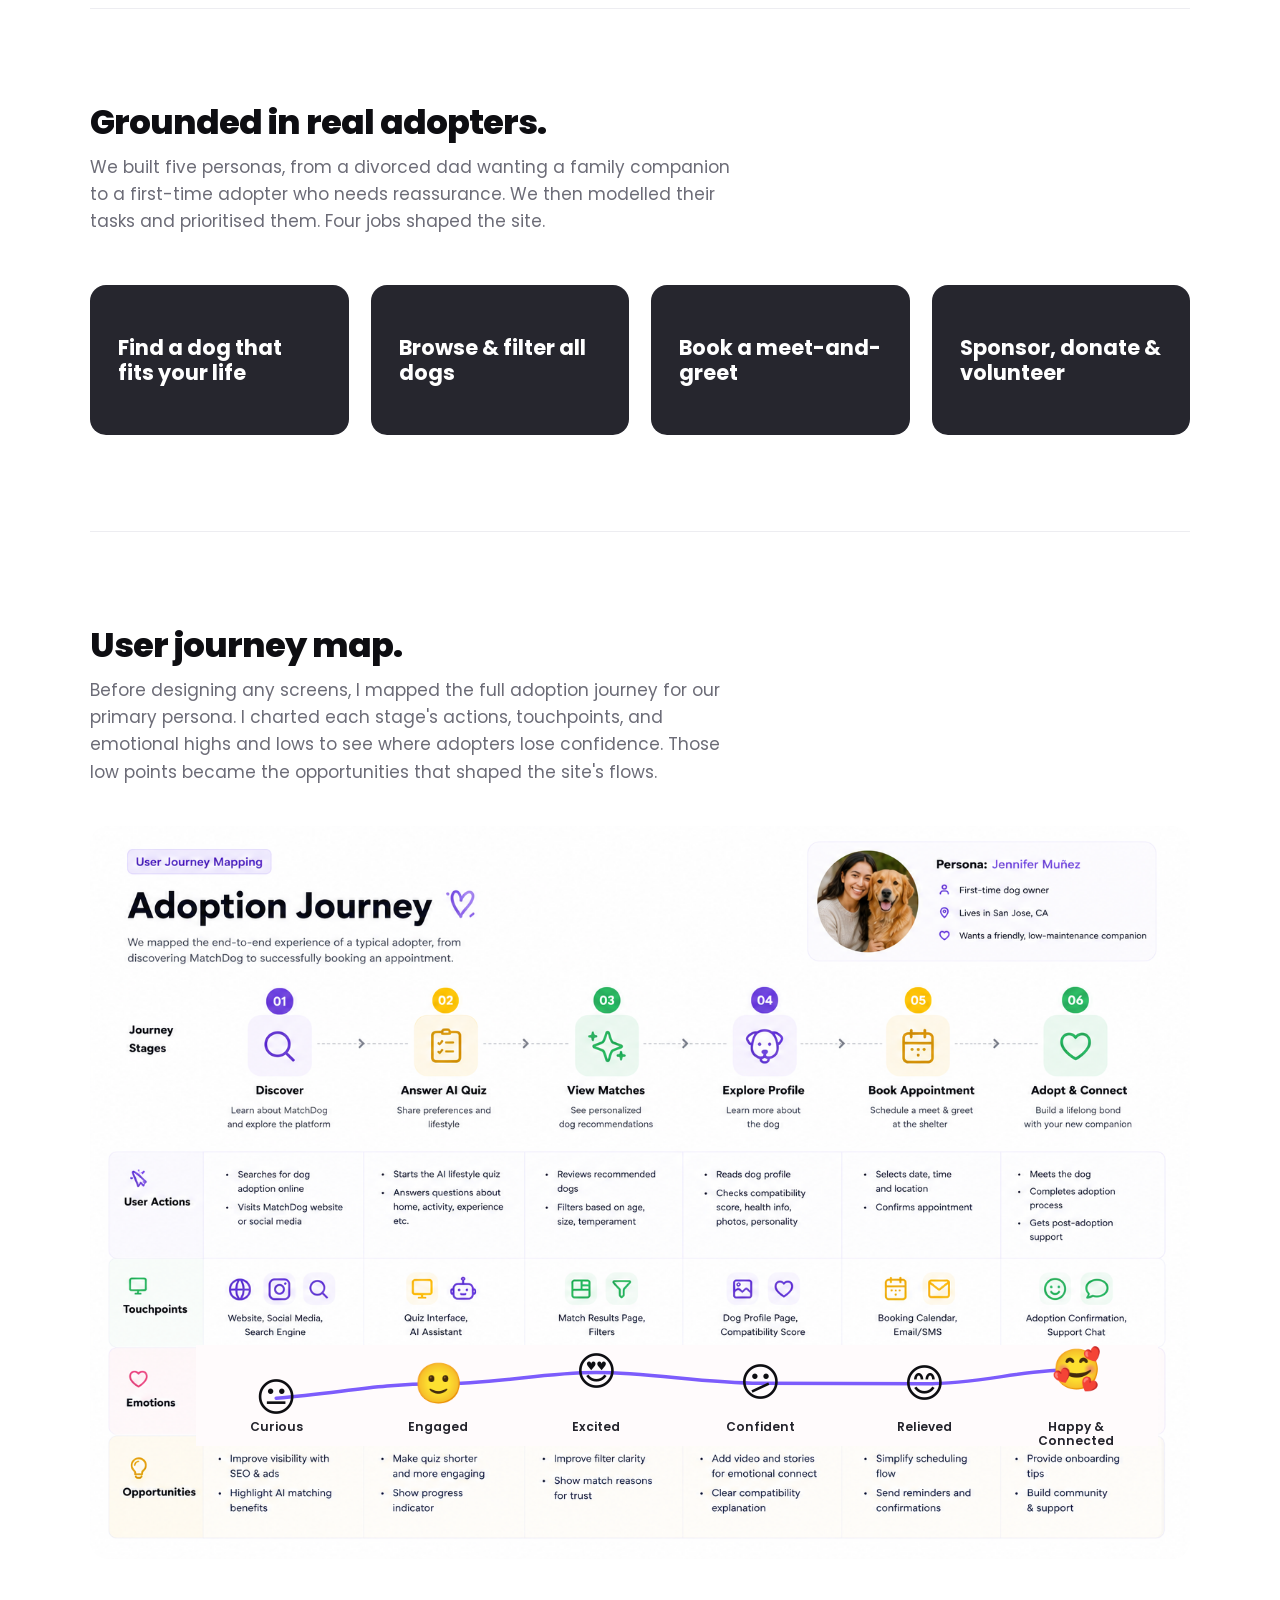
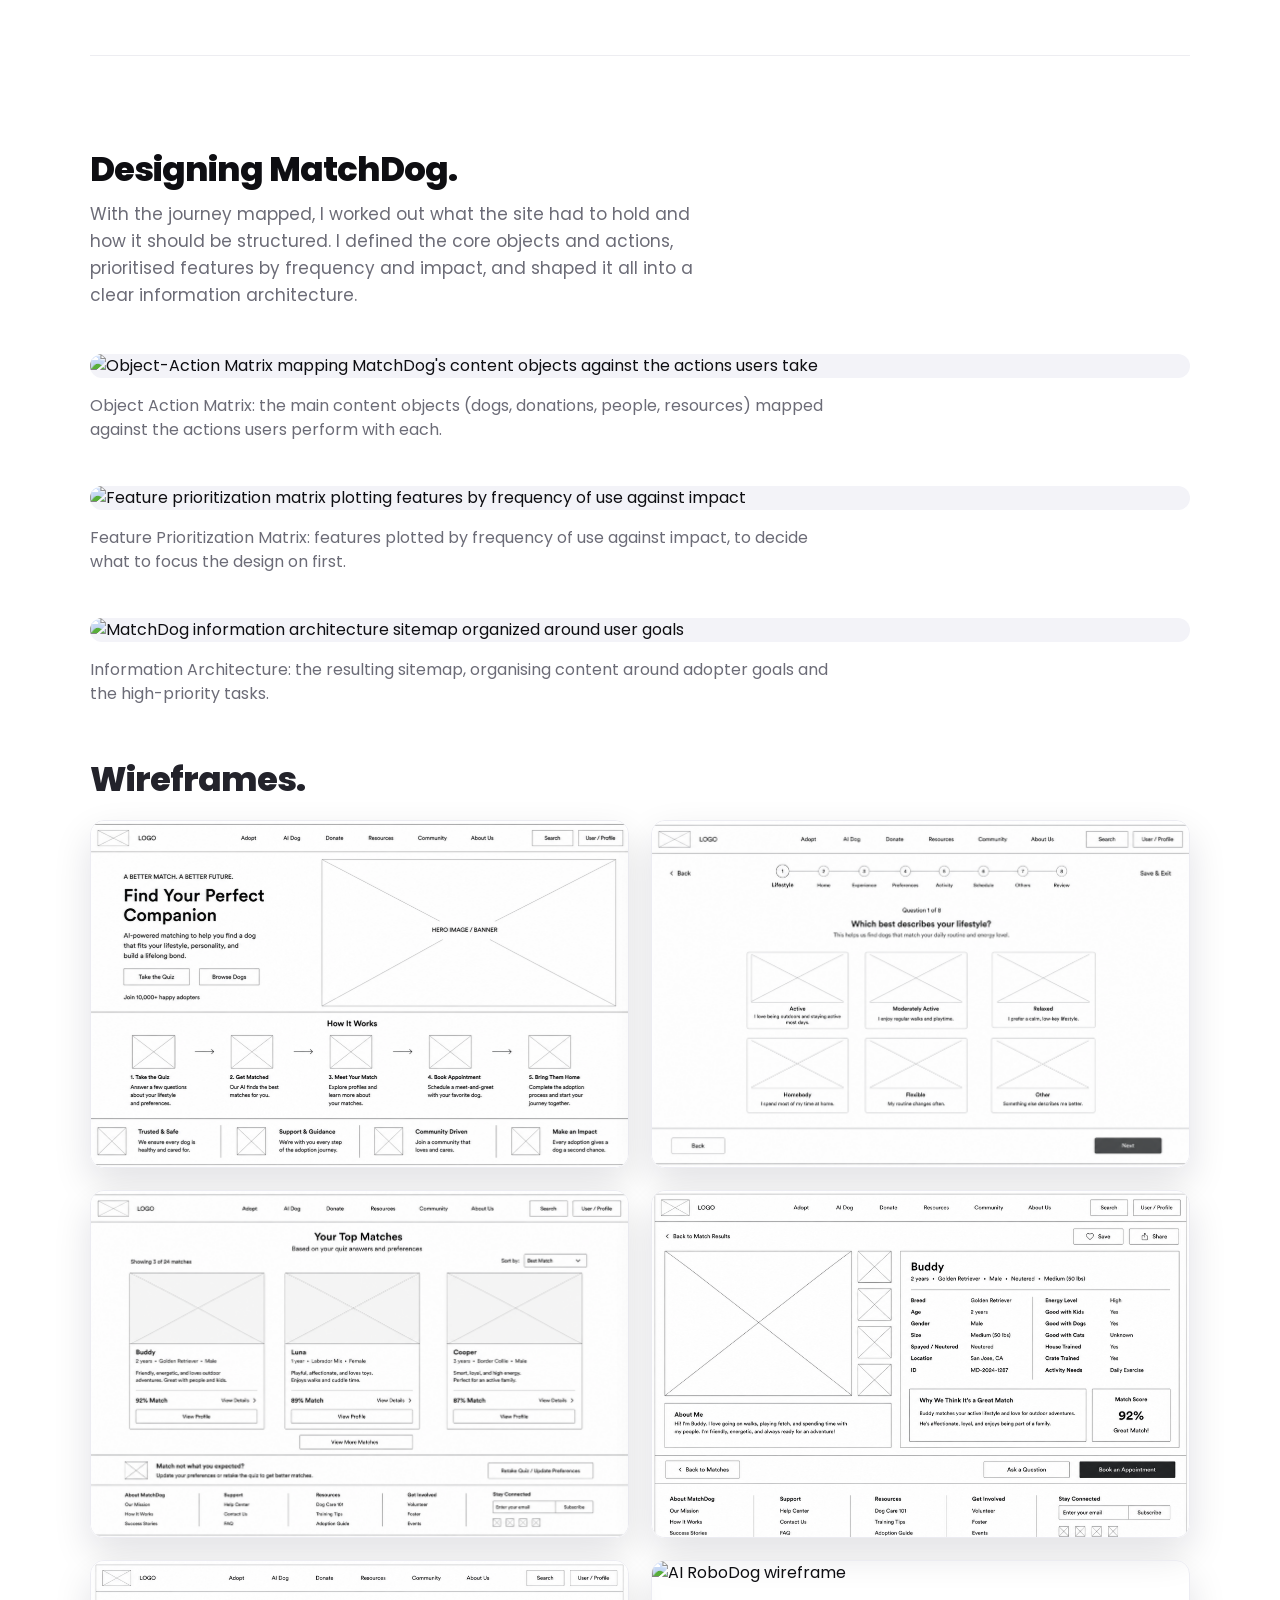
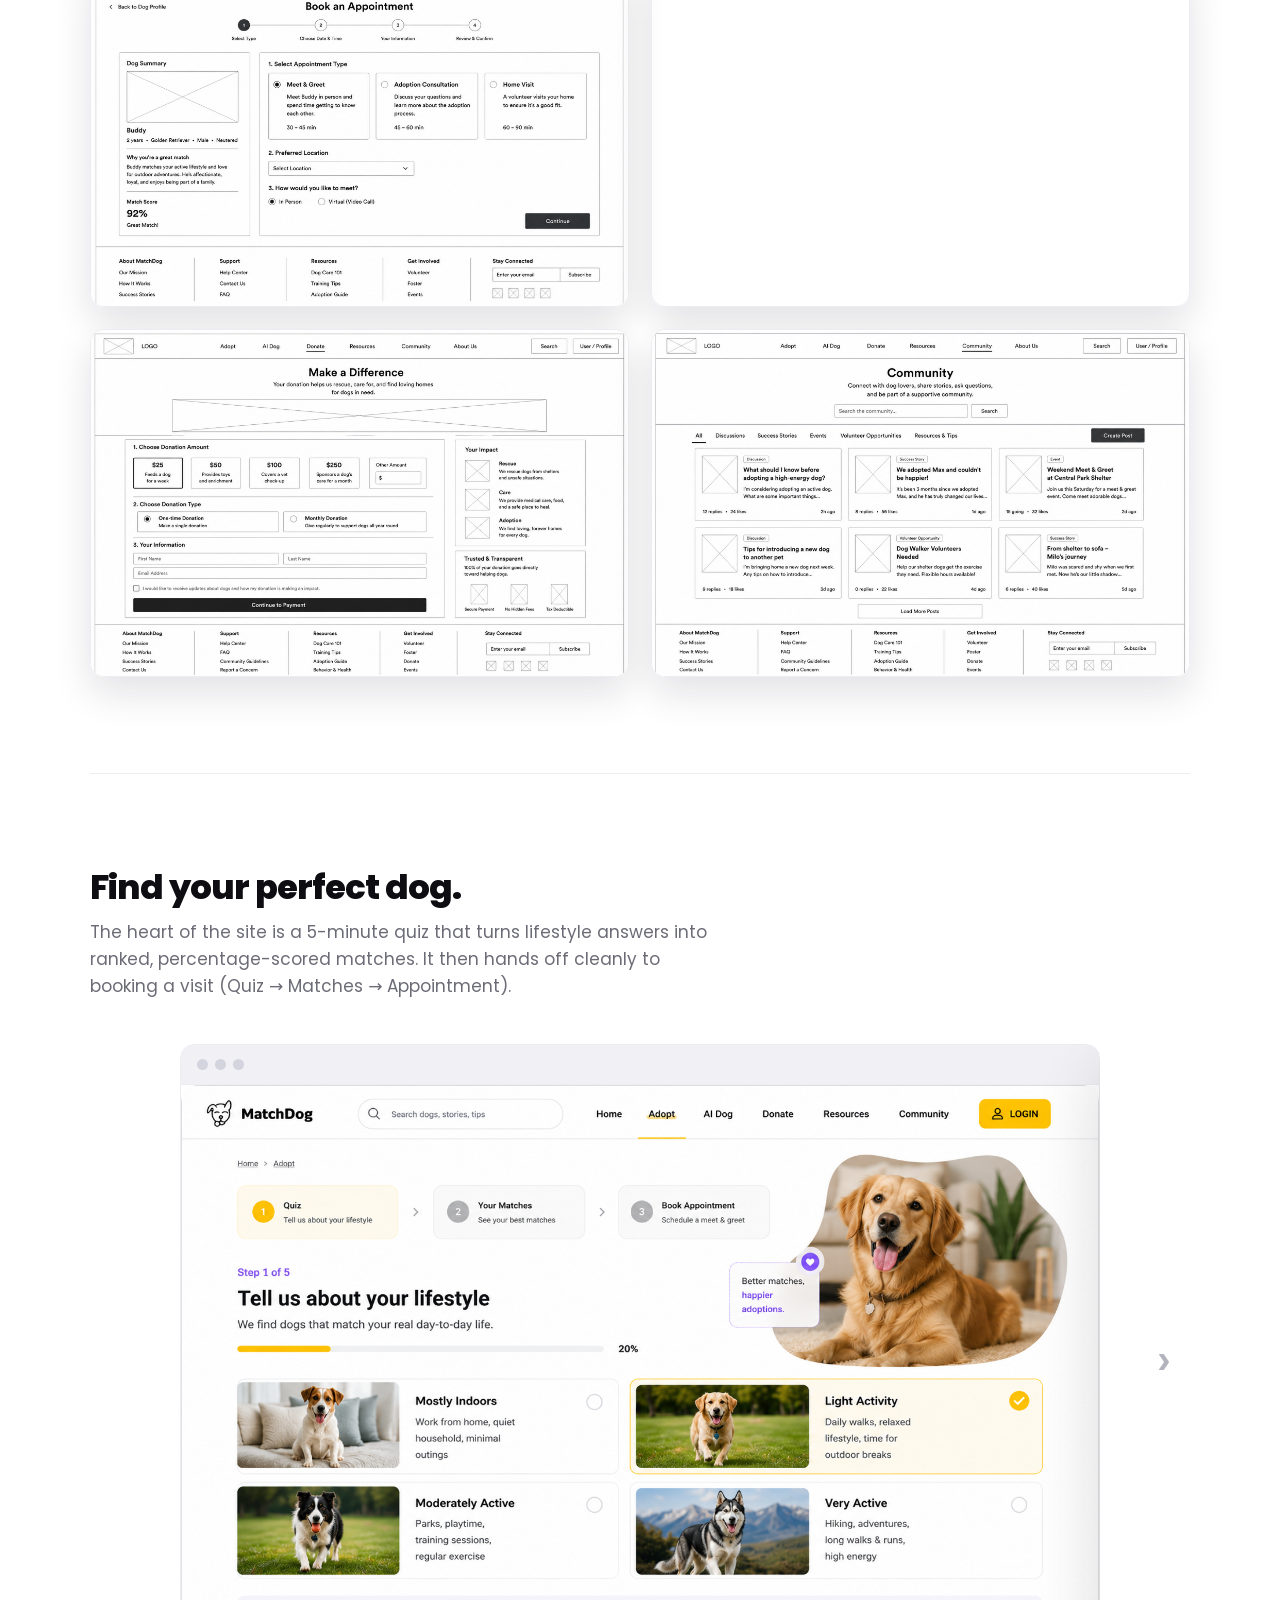
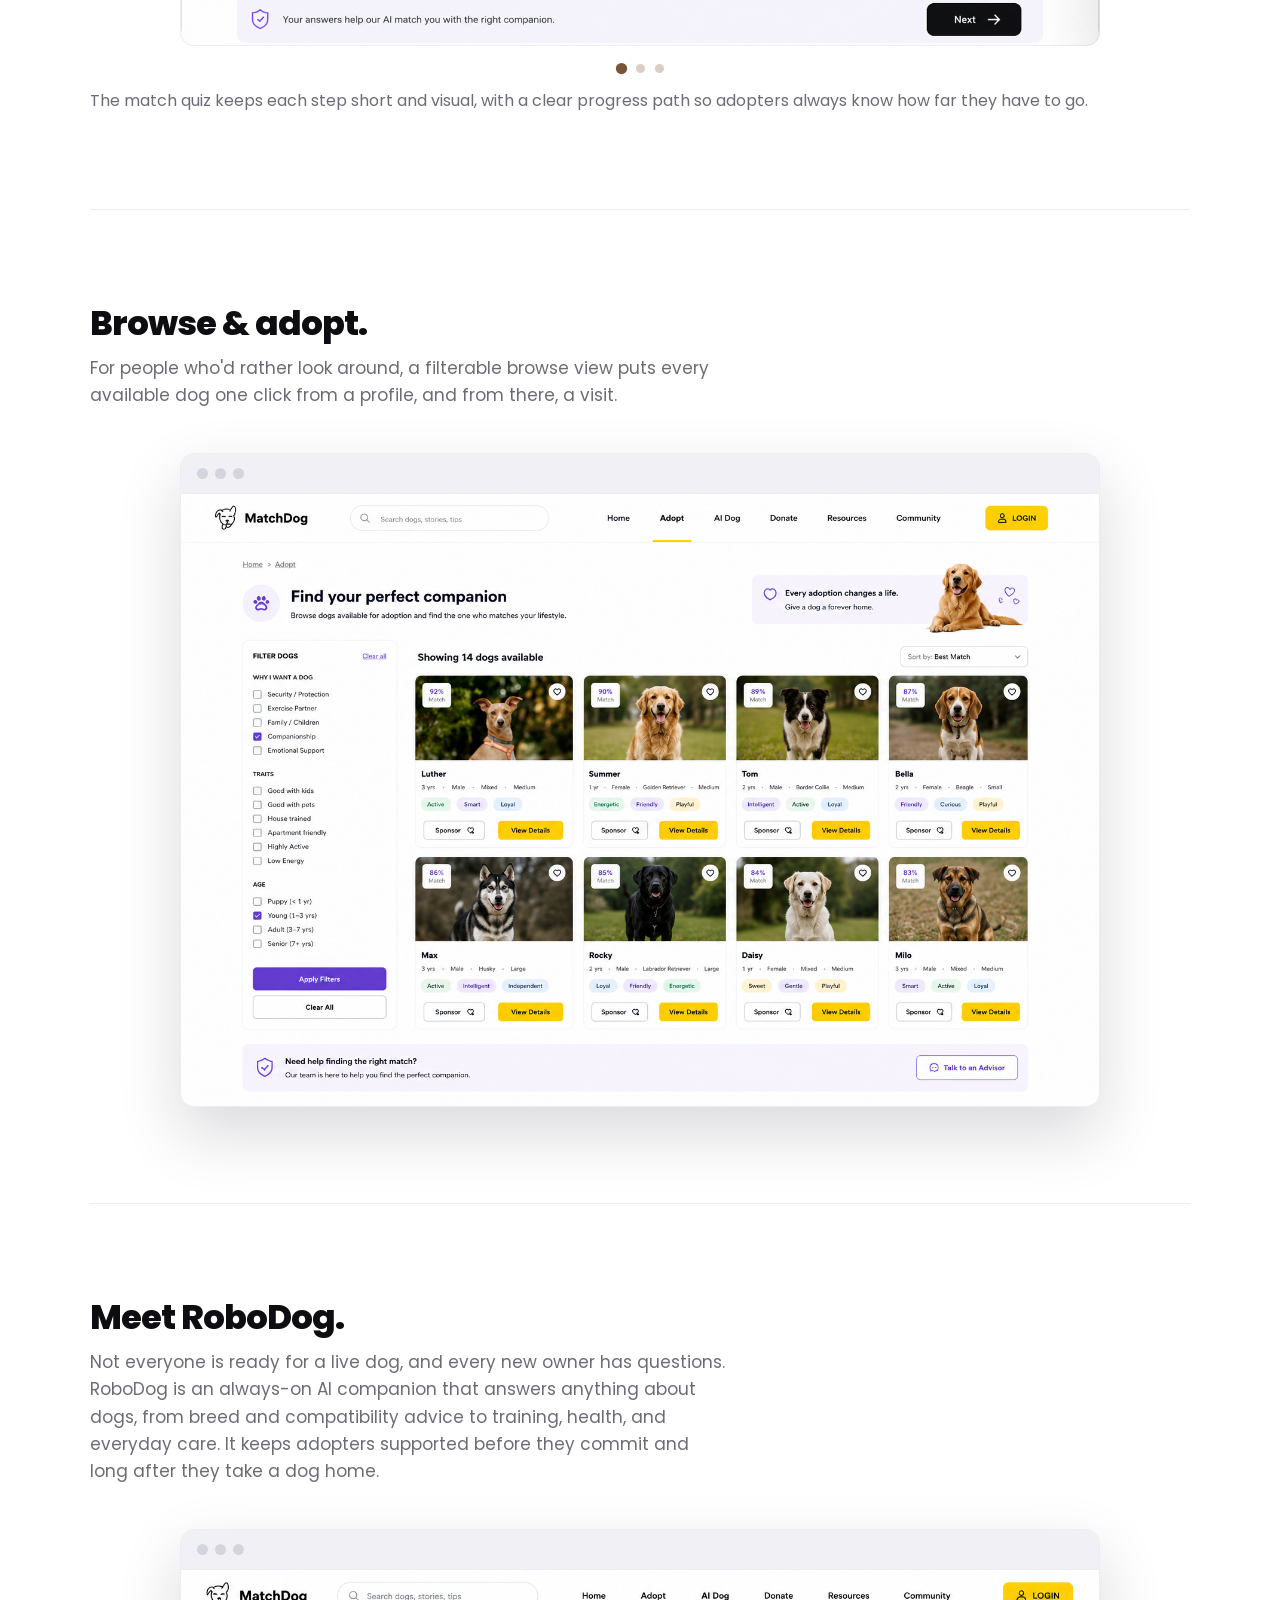
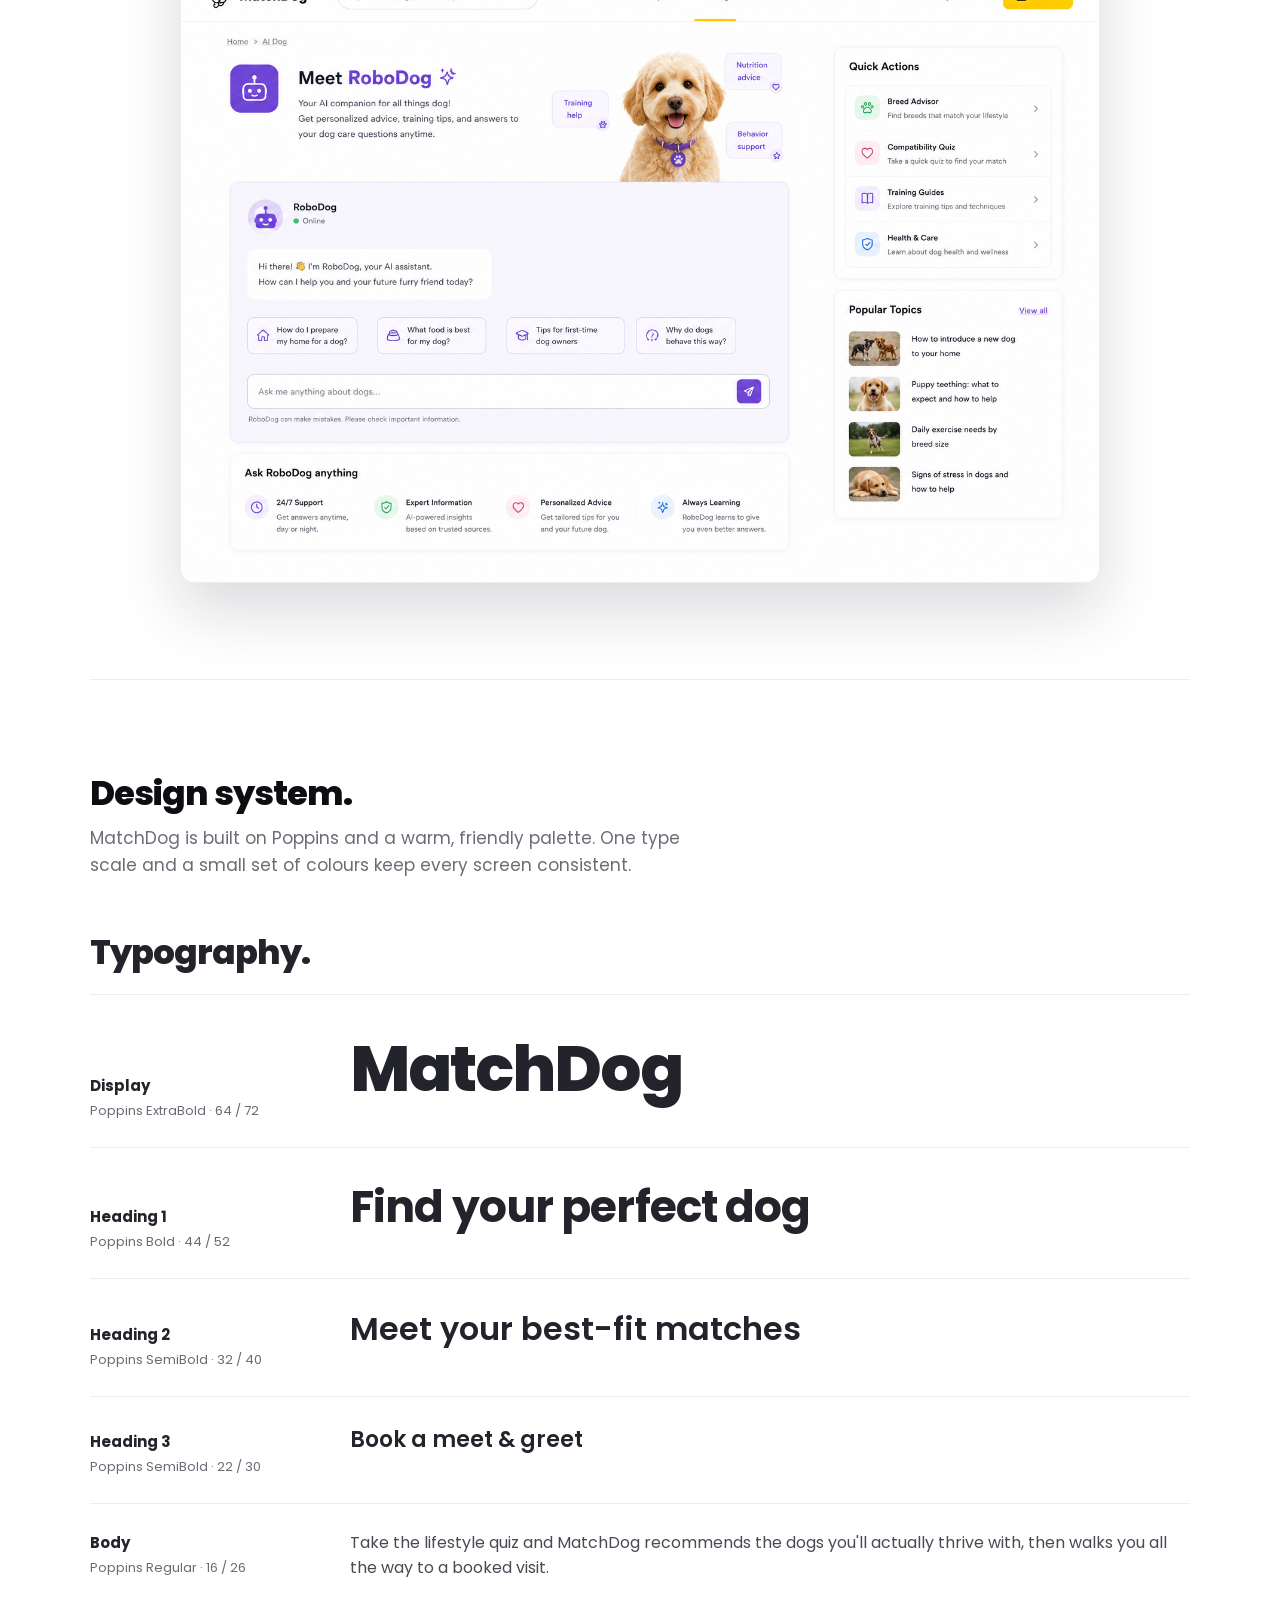
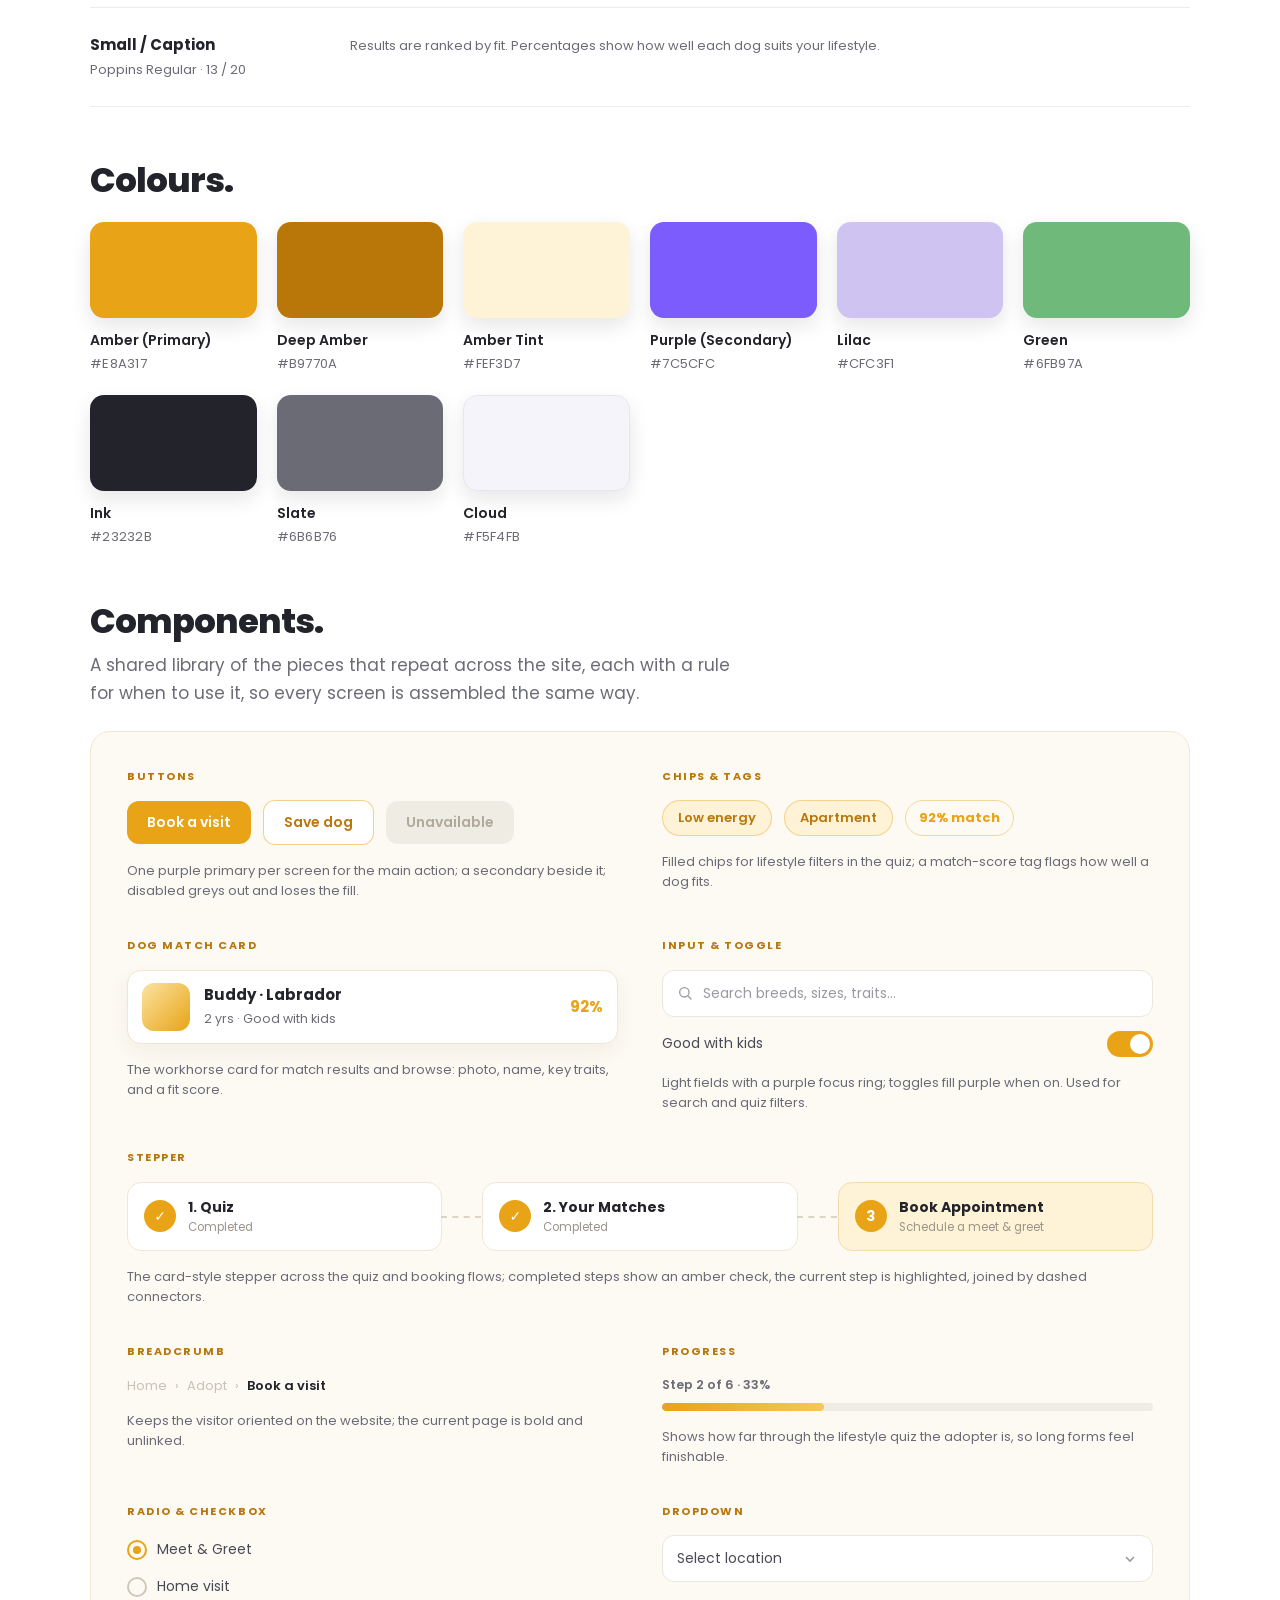
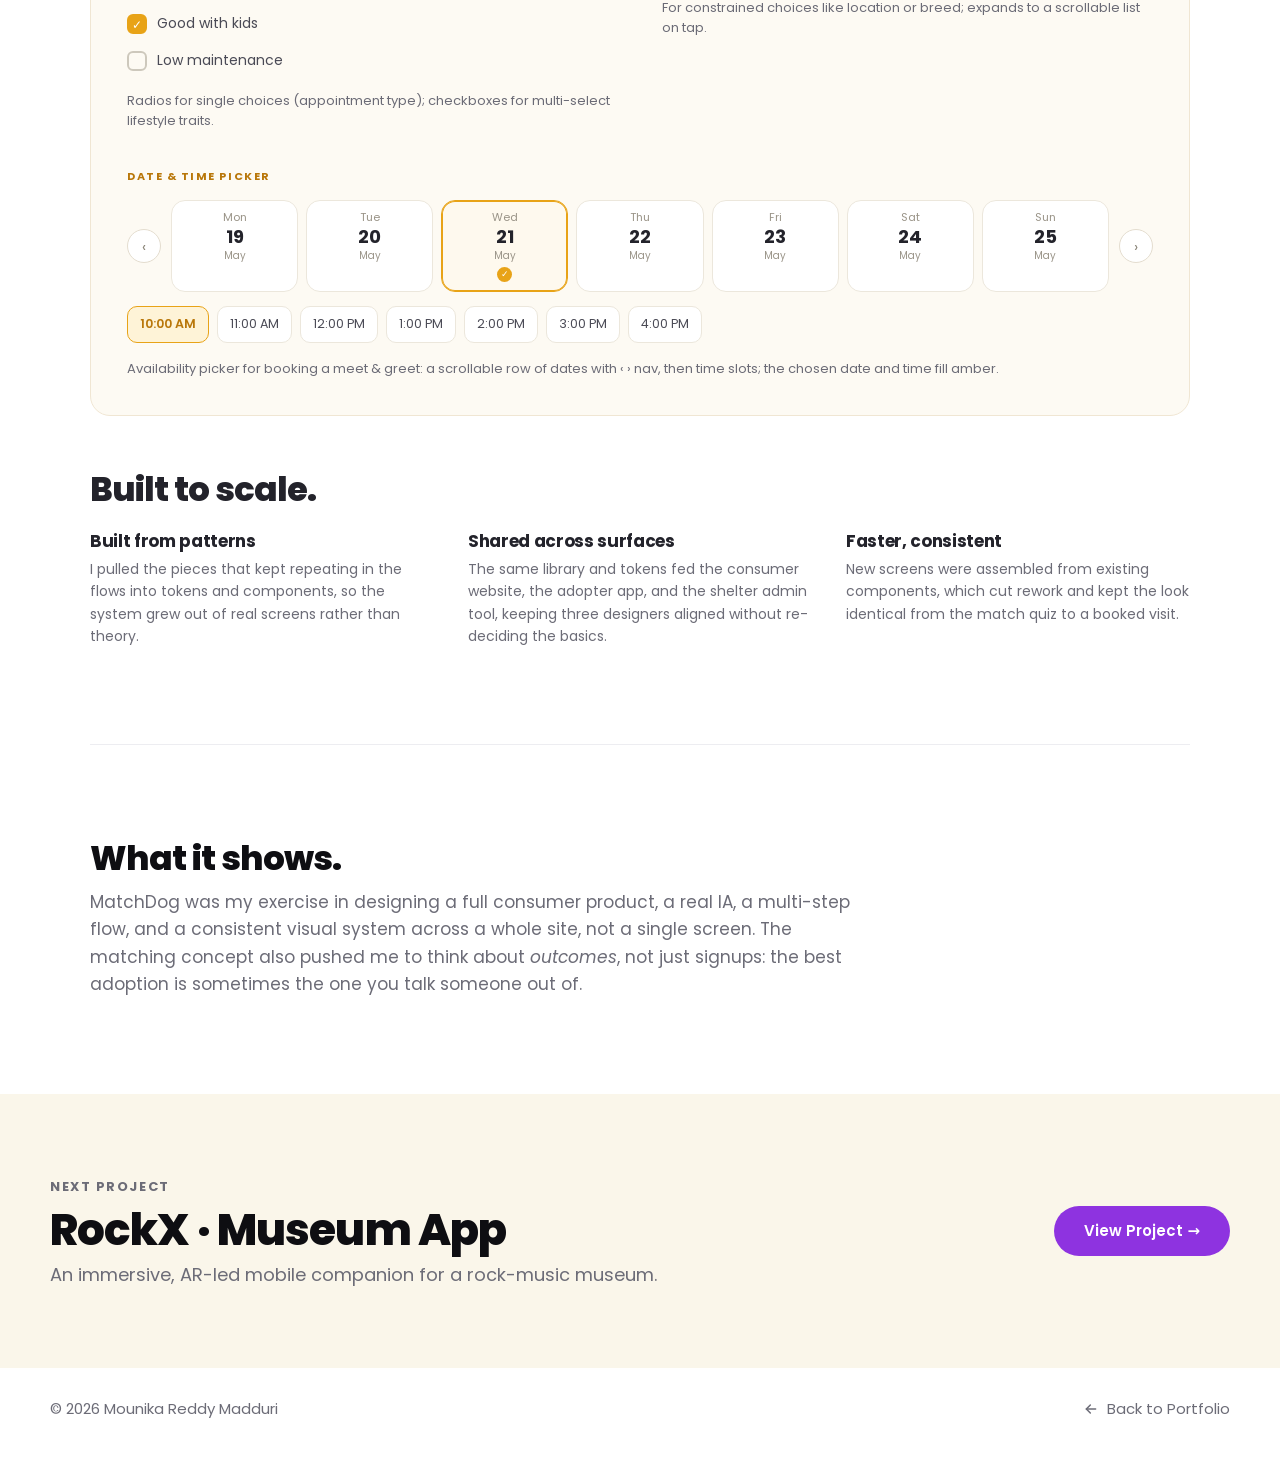
==== commit 213786bf: "MatchDog: change Context from 'Graduate team project' to 'ISE 218 · Team 7 · Academic' (matches Rock" ====
--- a/project1.html
+++ b/project1.html
@@ -153,7 +153,7 @@
         <dl class="pc-meta">
           <div><dt>My Role</dt><dd>B2C website</dd></div>
           <div><dt>Team</dt><dd>3 (web · mobile · admin)</dd></div>
-          <div><dt>Context</dt><dd>Graduate team project</dd></div>
+          <div><dt>Context</dt><dd>ISE 218 · Team 7 · Academic</dd></div>
         </dl>
       </div>
       <div class="pc-hero-media">
--- a/styles.css
+++ b/styles.css
@@ -378,13 +378,9 @@
 .card-shot { position: relative; margin-top: auto; height: 360px; width: 100%; margin-inline: auto; background: rgba(255,255,255,.16); border-radius: 16px 16px 0 0; display: grid; place-items: center; overflow: hidden; }
 .card-shot span { font-size: 14px; opacity: .85; }
 .card-shot:has(img) { background: transparent; margin-inline: -28px; width: calc(100% + 56px); }
-/* Show the whole mockup, centred at the bottom of the card (was a 132% "peek"
-   crop that chopped the mockup on one side). Applies at all widths. */
-.card-shot img { position: absolute; left: 50%; right: auto; bottom: 0; transform: translateX(-50%); width: 100%; max-width: none; height: auto; object-fit: contain; object-position: center bottom; display: block; }
-.card-blue .card-shot img { right: auto; }
-/* the purple mockup is a tall portrait phone — size it by height so the whole
-   phone fits (sizing by width would make it taller than the card and clip the top) */
-.card-purple .card-shot img { width: auto; height: 100%; right: auto; left: 50%; top: auto; bottom: 0; transform: translateX(-50%); object-fit: contain; object-position: center bottom; max-height: none; }
+.card-shot img { position: absolute; right: 0; bottom: 0; width: 132%; max-width: none; height: auto; object-fit: contain; object-position: right bottom; display: block; }
+.card-blue .card-shot img { right: 8%; }
+.card-purple .card-shot img { width: 70%; height: auto; right: auto; left: 50%; top: 34px; bottom: auto; transform: translateX(-50%); object-fit: cover; object-position: top center; max-height: none; }
 
 /* ===================== STATS / MAP ===================== */
 .stats { max-width: var(--maxw); margin: 140px auto 0; text-align: center; }
@@ -502,6 +498,11 @@
   .service-body { grid-template-columns: 1fr; }
   .service-list { padding-left: 0; }
   .work-grid { grid-template-columns: 1fr; }
+  /* On phones the desktop "peek" crop chops the mockup in half once cards stack
+     full-width, so show the whole mockup centred at the bottom instead. */
+  .card-shot img { width: 100%; left: 50%; right: auto; transform: translateX(-50%); object-position: center bottom; }
+  .card-blue .card-shot img { right: auto; }
+  .card-purple .card-shot img { width: 78%; top: auto; bottom: 0; object-position: center bottom; }
   .about-card { grid-template-columns: 1fr; padding: 32px; }
   .about-photo { height: 300px; }
   /* breathing room between the LinkedIn icon and the "About me" button
